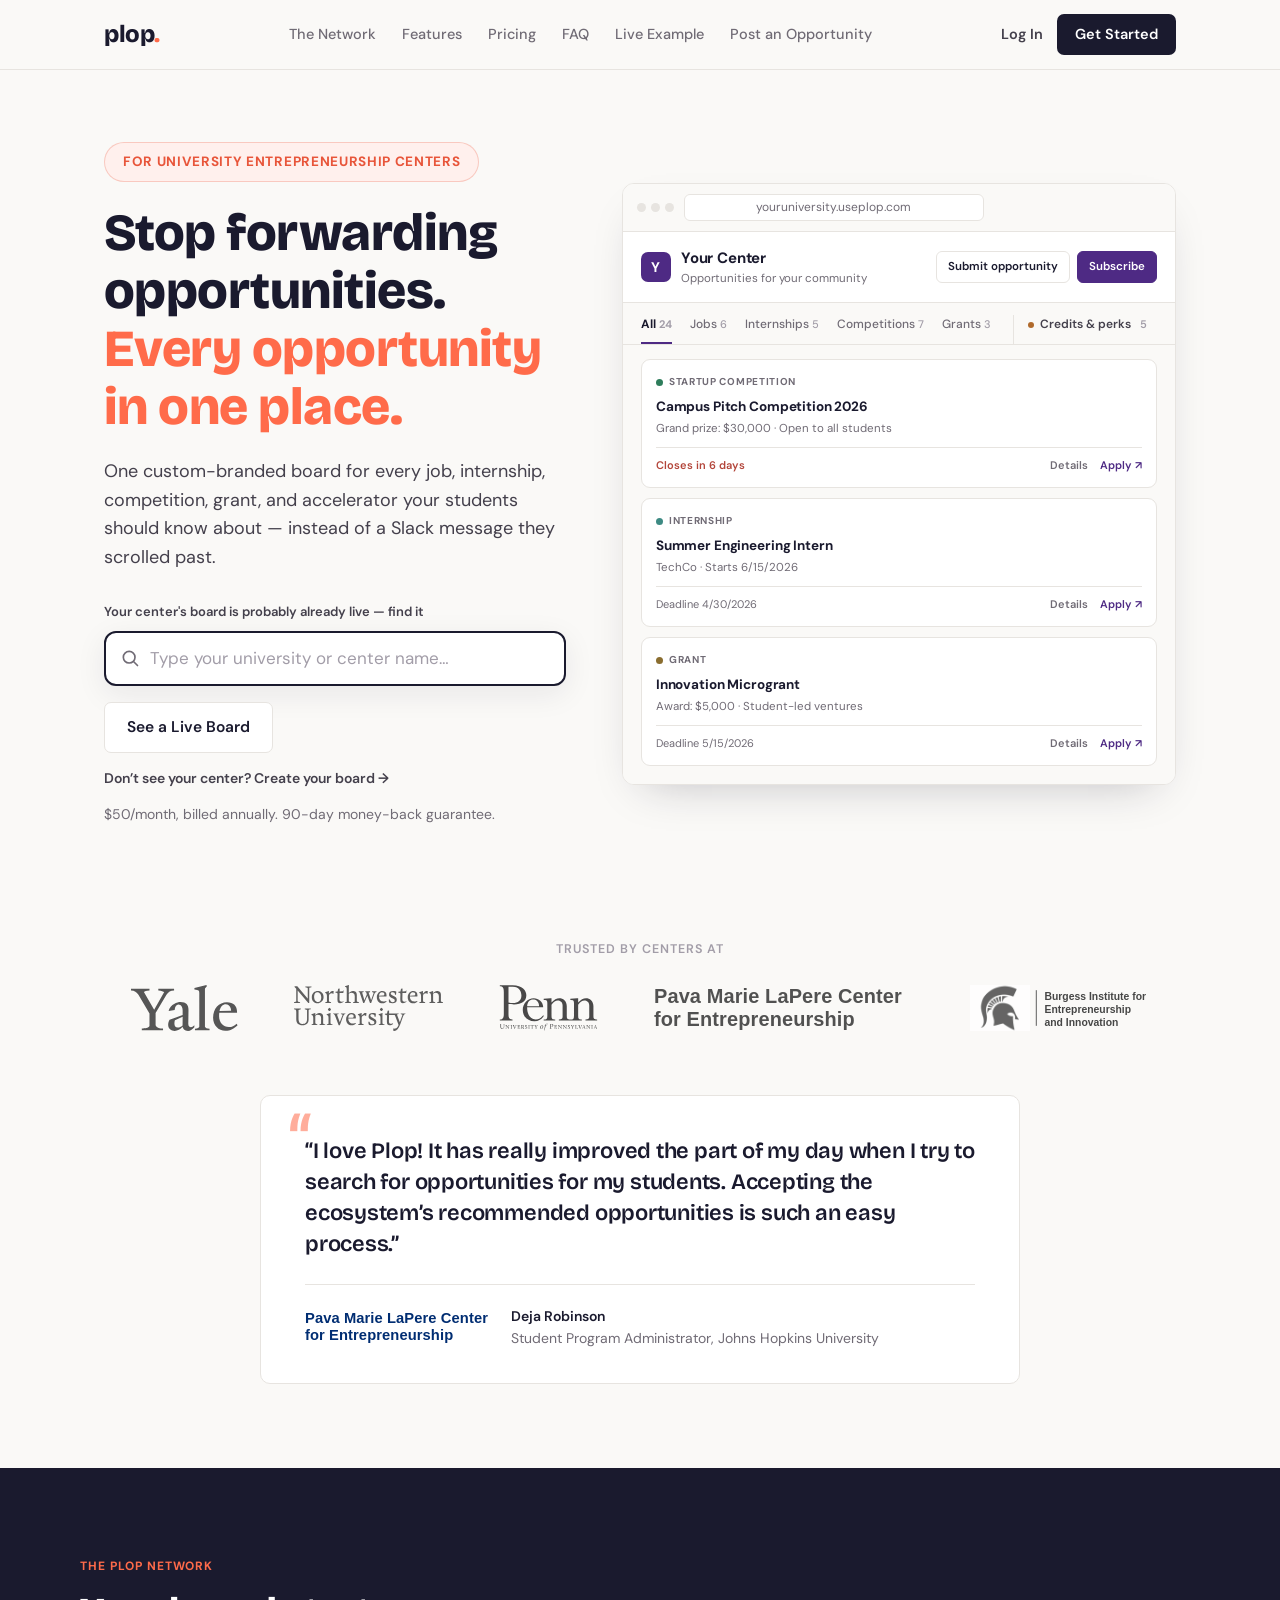
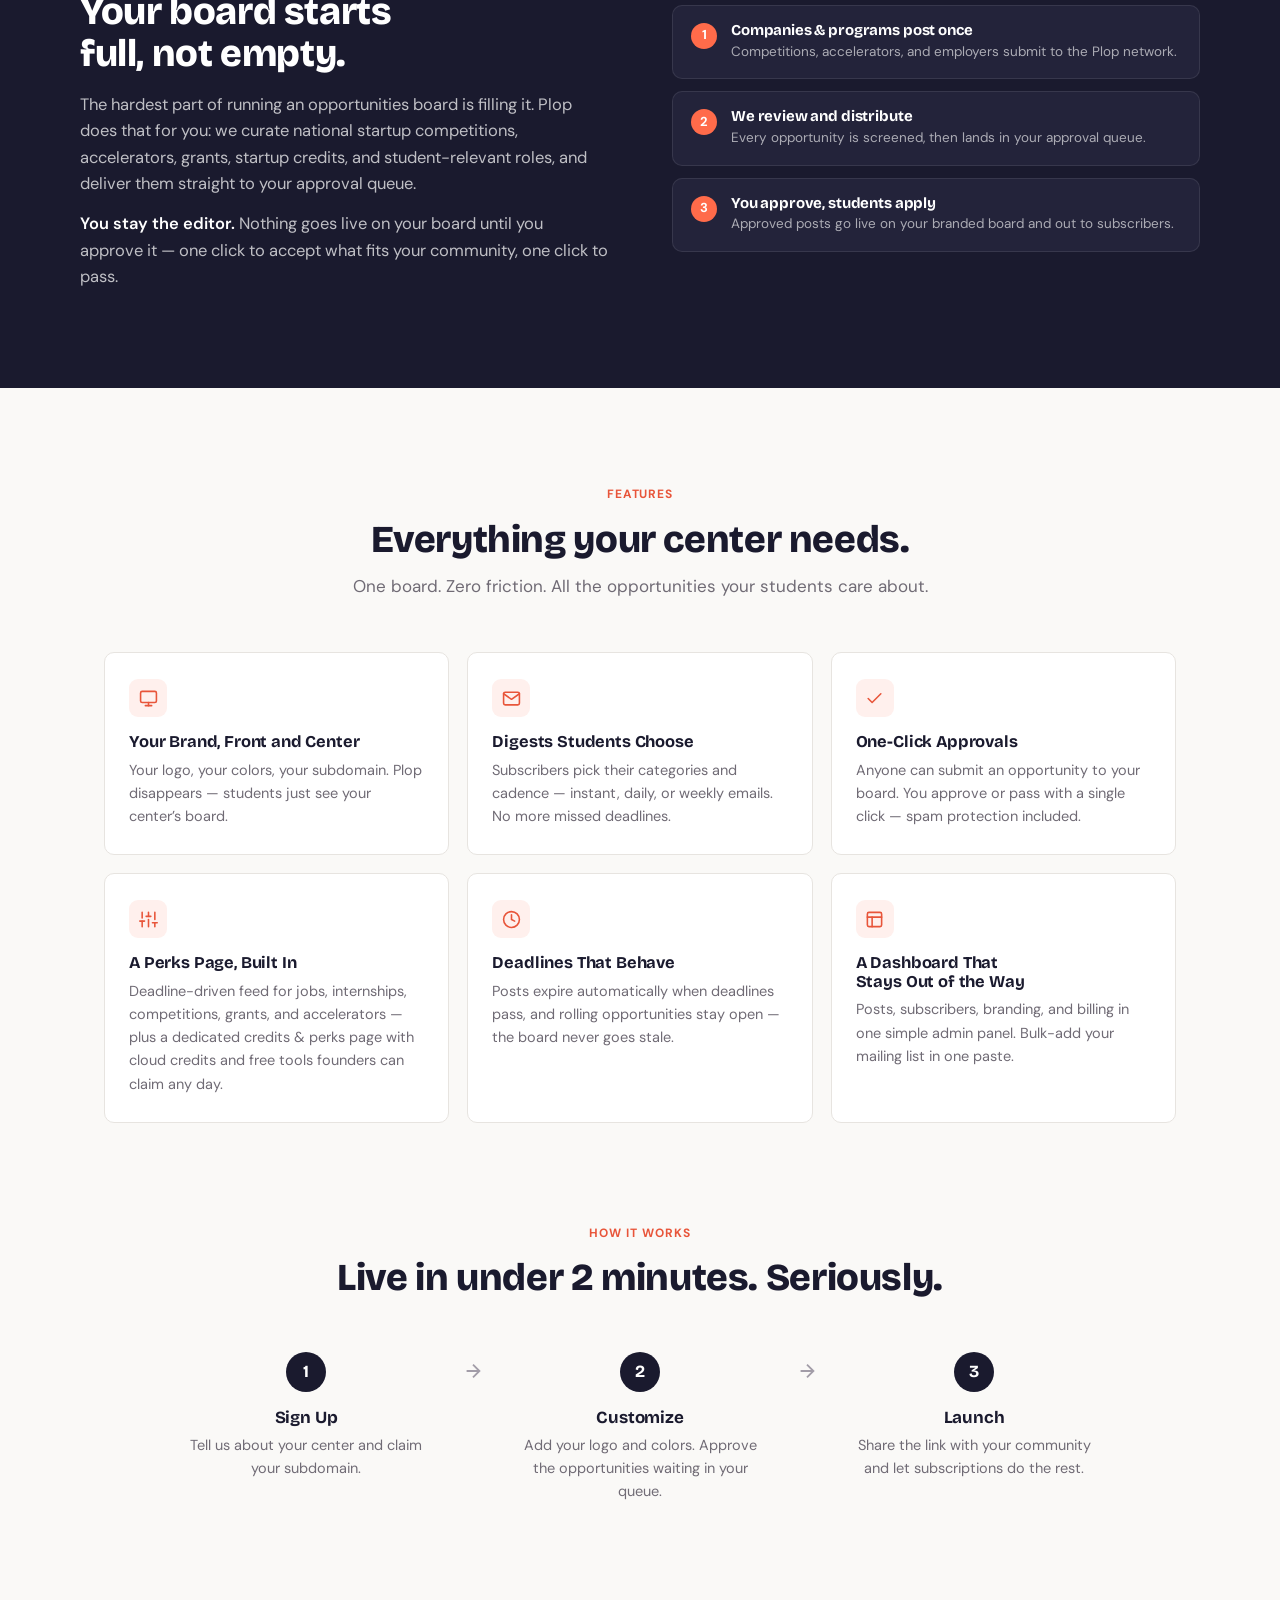
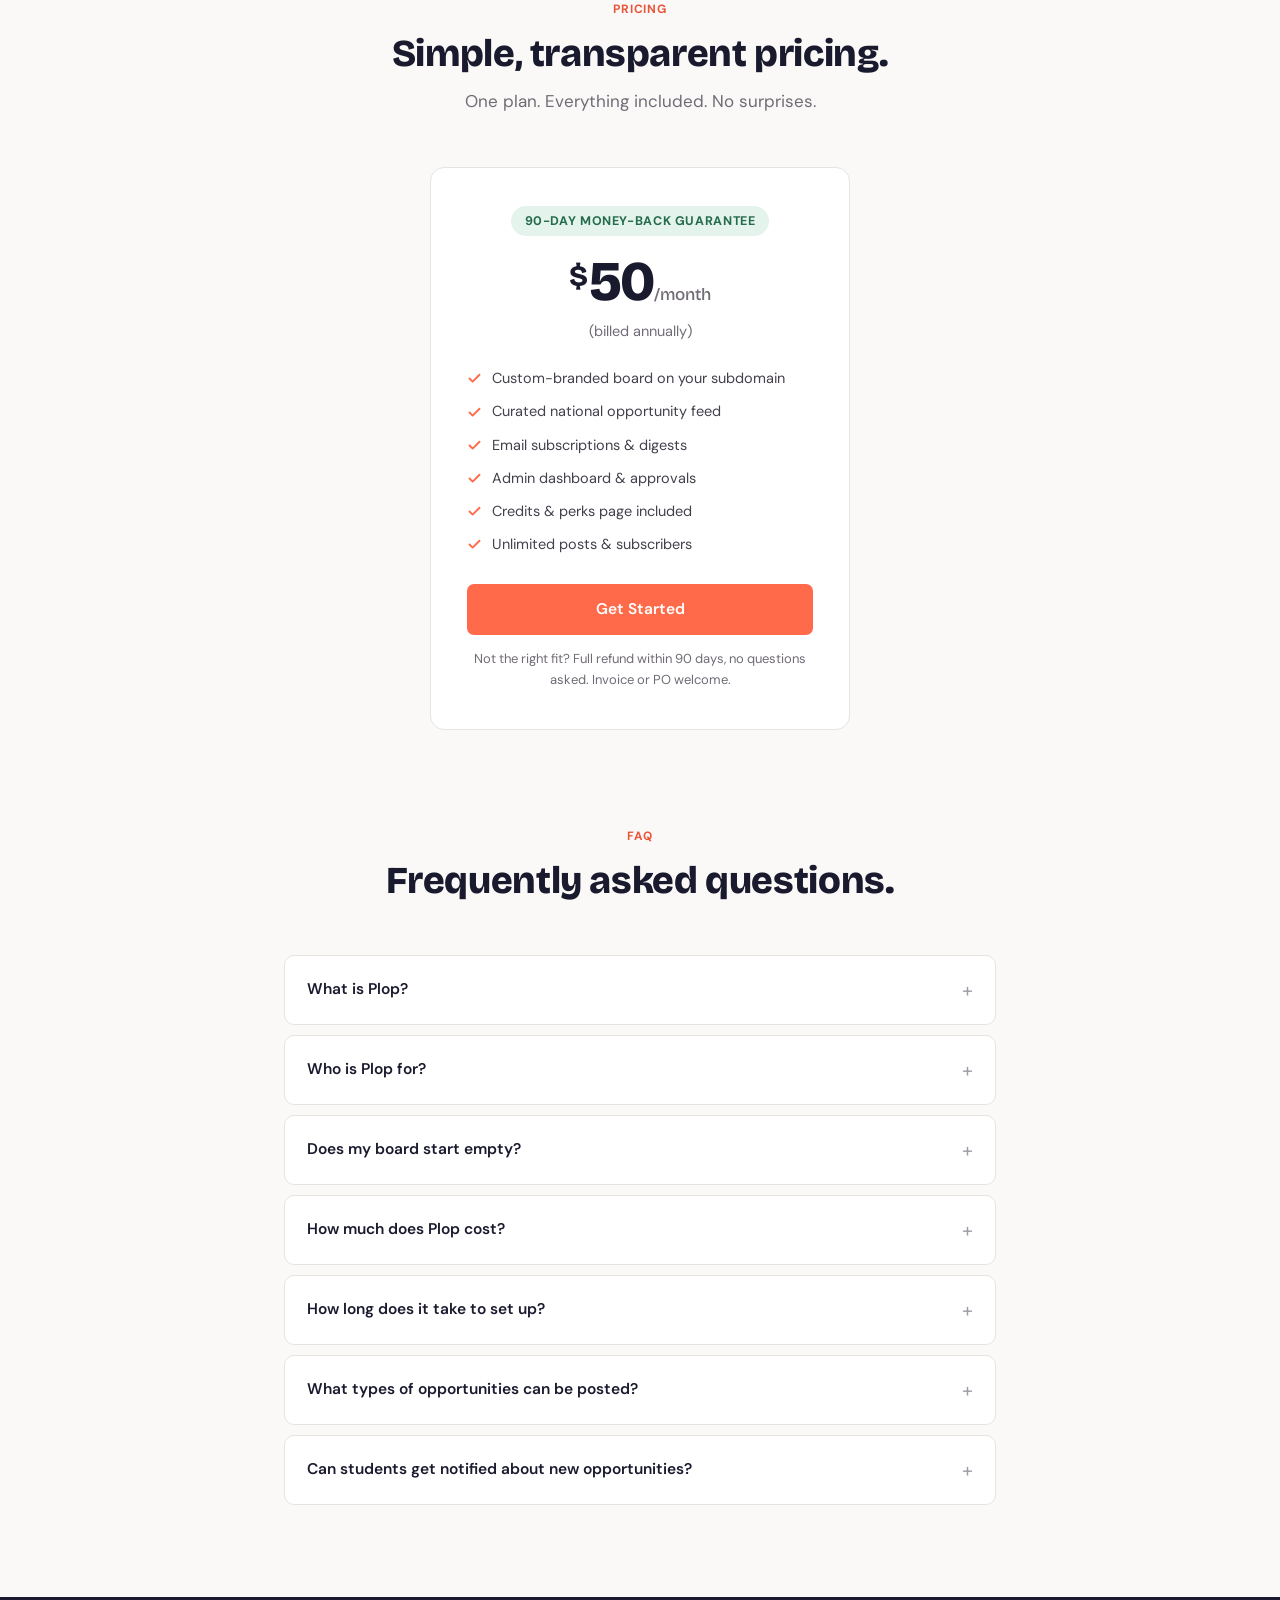
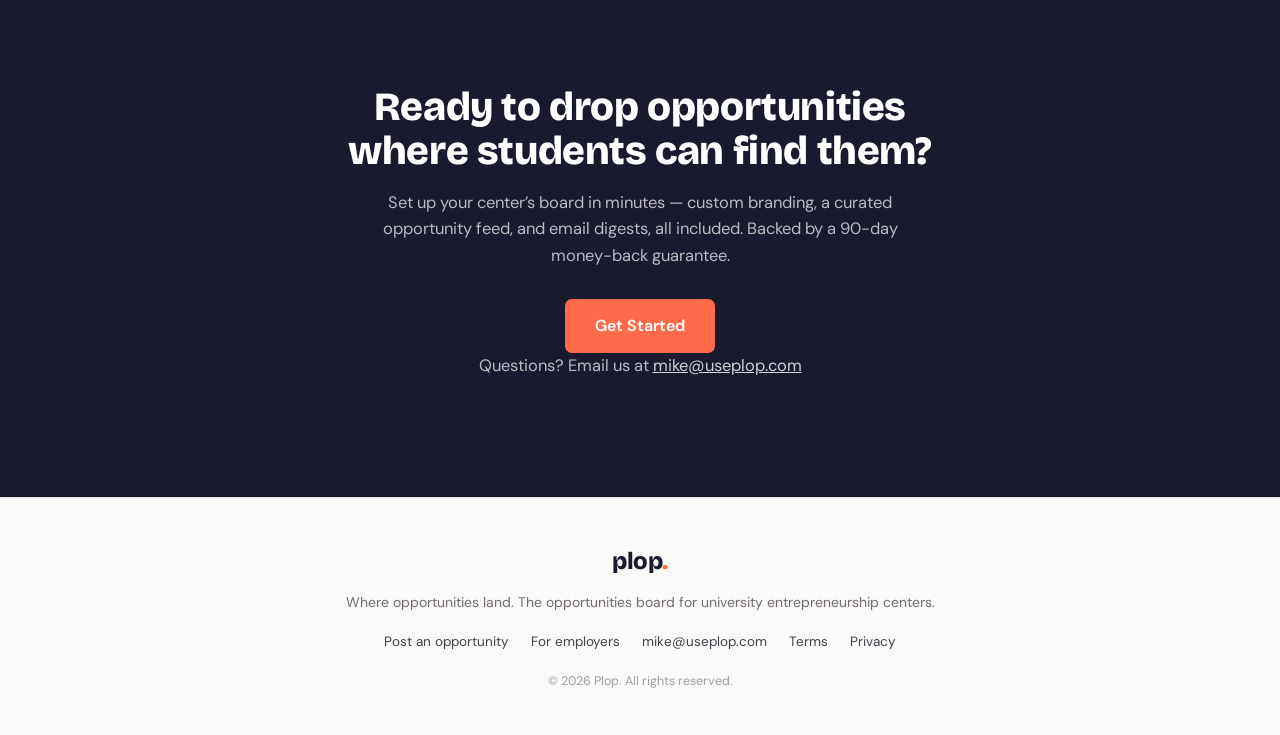
==== index.html @ bfe58f38 "Homepage: add Deja Robinson (JHU Pava Center) testimonial under the trusted-by logos Quote used with" ====
<!DOCTYPE html>
<html lang="en">
<head>
  <meta charset="UTF-8">
  <meta name="viewport" content="width=device-width, initial-scale=1.0">
  <title>Plop — Opportunities Board for University Entrepreneurship Centers</title>
  <meta name="description" content="Plop is the custom-branded opportunities board for university entrepreneurship centers. Jobs, internships, startup competitions, grants, accelerators, and startup credits — one place students actually check. Live in minutes, starting full, not empty.">
  <meta name="robots" content="index, follow">
  <link rel="canonical" href="https://useplop.com/">
  <link rel="icon" type="image/svg+xml" href="/favicon.svg">
  <!-- Open Graph -->
  <meta property="og:type" content="website">
  <meta property="og:url" content="https://useplop.com/">
  <meta property="og:title" content="Plop — Opportunities Board for University Entrepreneurship Centers">
  <meta property="og:description" content="The custom-branded opportunities board for university entrepreneurship centers. Jobs, internships, competitions, grants, accelerators, and startup credits — live in minutes, starting full, not empty.">
  <meta property="og:image" content="https://useplop.com/images/og-image-v2.png">
  <meta property="og:image:width" content="1200">
  <meta property="og:image:height" content="630">
  <!-- Twitter Card -->
  <meta name="twitter:card" content="summary_large_image">
  <meta name="twitter:title" content="Plop — Opportunities Board for University Entrepreneurship Centers">
  <meta name="twitter:description" content="The custom-branded opportunities board for university entrepreneurship centers. Jobs, internships, competitions, grants, accelerators, and startup credits.">
  <meta name="twitter:image" content="https://useplop.com/images/og-image-v2.png">
  <!-- Structured Data -->
  <script type="application/ld+json">
  {
    "@context": "https://schema.org",
    "@type": "SoftwareApplication",
    "name": "Plop",
    "url": "https://useplop.com",
    "applicationCategory": "BusinessApplication",
    "operatingSystem": "Web",
    "description": "The custom-branded opportunities board for university entrepreneurship centers. Helps students discover jobs, internships, startup competitions, grants, accelerators, and startup credits in one place.",
    "offers": {
      "@type": "Offer",
      "price": "600.00",
      "priceCurrency": "USD",
      "priceSpecification": {
        "@type": "UnitPriceSpecification",
        "price": "600.00",
        "priceCurrency": "USD",
        "billingDuration": "P1Y"
      }
    },
    "provider": {
      "@type": "Organization",
      "name": "Plop",
      "url": "https://useplop.com",
      "email": "mike@useplop.com",
      "logo": "https://useplop.com/favicon.svg"
    },
    "featureList": [
      "Custom-branded board with your logo, colors, and subdomain",
      "Curated national opportunities delivered to your approval queue",
      "Email subscriptions with instant, daily, or weekly digests",
      "Public submissions with one-click admin approval and spam protection",
      "Categories for jobs, internships, startup competitions, grants, accelerators, and startup credits",
      "Dedicated startup credits & perks page with claimable offers",
      "Rolling deadlines for always-open opportunities",
      "Mobile-friendly responsive design",
      "Admin dashboard for posts, subscribers, and branding"
    ]
  }
  </script>
  <script type="application/ld+json">
  {
    "@context": "https://schema.org",
    "@type": "FAQPage",
    "mainEntity": [
      {
        "@type": "Question",
        "name": "What is Plop?",
        "acceptedAnswer": {
          "@type": "Answer",
          "text": "Plop is a custom-branded opportunities board built for university entrepreneurship centers. It gives students one place to find jobs, internships, startup competitions, grants, accelerators, and startup credits. Each center gets its own branded subdomain (e.g., youruniversity.useplop.com) with their logo and colors."
        }
      },
      {
        "@type": "Question",
        "name": "Who is Plop for?",
        "acceptedAnswer": {
          "@type": "Answer",
          "text": "Plop is designed for university entrepreneurship centers, innovation hubs, incubators, and accelerators that want a single place to share opportunities with their students — instead of letting them disappear into Slack channels and newsletters."
        }
      },
      {
        "@type": "Question",
        "name": "Does my board start empty?",
        "acceptedAnswer": {
          "@type": "Answer",
          "text": "No. Plop curates national opportunities — startup competitions, accelerators, grants, and student-relevant jobs — and delivers them to every board's approval queue, plus a ready-made credits & perks page with offers like GitHub, AWS, and Google Cloud credits. You approve what fits your community, so your board is useful from day one."
        }
      },
      {
        "@type": "Question",
        "name": "How much does Plop cost?",
        "acceptedAnswer": {
          "@type": "Answer",
          "text": "Plop is $50 per month, billed annually ($600 per year), backed by a 90-day money-back guarantee — if it isn't working for your center, you get a full refund. This includes everything: custom branding, the curated opportunity feed, email subscriptions, admin dashboard, and unlimited posts. There are no hidden fees or tiered plans, and invoices or purchase orders are welcome."
        }
      },
      {
        "@type": "Question",
        "name": "How long does it take to set up Plop?",
        "acceptedAnswer": {
          "@type": "Answer",
          "text": "Less than 2 minutes. Sign up, add your logo and colors, and share your custom URL with your community. Your board arrives with current national opportunities already waiting in your approval queue."
        }
      },
      {
        "@type": "Question",
        "name": "What types of opportunities can be posted on Plop?",
        "acceptedAnswer": {
          "@type": "Answer",
          "text": "Plop supports jobs, internships, startup competitions, grants, accelerators, and startup credits. Anyone can submit an opportunity through your board, and admins approve submissions with one click before they go live. Opportunities with rolling deadlines are supported too."
        }
      },
      {
        "@type": "Question",
        "name": "Can students get notified about new opportunities?",
        "acceptedAnswer": {
          "@type": "Answer",
          "text": "Yes. Students subscribe to the categories they care about and choose instant, daily, or weekly email digests — so they never miss a deadline."
        }
      }
    ]
  }
  </script>
  <script type="application/ld+json">
  {
    "@context": "https://schema.org",
    "@type": "Organization",
    "name": "Plop",
    "url": "https://useplop.com",
    "logo": "https://useplop.com/favicon.svg",
    "email": "mike@useplop.com",
    "description": "The custom-branded opportunities board for university entrepreneurship centers.",
    "foundingDate": "2025",
    "sameAs": []
  }
  </script>
  <link rel="preconnect" href="https://fonts.googleapis.com">
  <link rel="preconnect" href="https://fonts.gstatic.com" crossorigin>
  <link href="https://fonts.googleapis.com/css2?family=DM+Sans:ital,opsz,wght@0,9..40,400;0,9..40,500;0,9..40,600;0,9..40,700;1,9..40,400&family=Bricolage+Grotesque:opsz,wght@12..96,400;12..96,600;12..96,700;12..96,800&display=swap" rel="stylesheet">
  <link rel="stylesheet" href="style.css">
</head>
<body>

  <!-- Nav -->
  <nav class="nav">
    <div class="nav-inner">
      <a href="#" class="logo">plop<span class="logo-dot">.</span></a>
      <div class="nav-links">
        <a href="#network" class="nav-link">The Network</a>
        <a href="#features" class="nav-link">Features</a>
        <a href="#pricing" class="nav-link">Pricing</a>
        <a href="#faq" class="nav-link">FAQ</a>
        <a href="https://board.useplop.com" class="nav-link">Live Example</a>
        <a href="https://app.useplop.com/submit" class="nav-link">Post an Opportunity</a>
      </div>
      <div class="nav-actions">
        <a href="https://app.useplop.com/login" class="nav-login">Log In</a>
        <a href="https://app.useplop.com" class="nav-cta">Get Started</a>
        <button class="nav-menu-btn" type="button" aria-label="Open menu" aria-expanded="false" aria-controls="mobile-menu">
          <svg width="22" height="22" viewBox="0 0 24 24" fill="none" stroke="currentColor" stroke-width="2" stroke-linecap="round" aria-hidden="true">
            <line class="menu-line-1" x1="4" y1="7" x2="20" y2="7"/>
            <line class="menu-line-2" x1="4" y1="12" x2="20" y2="12"/>
            <line class="menu-line-3" x1="4" y1="17" x2="20" y2="17"/>
          </svg>
        </button>
      </div>
    </div>
    <div class="nav-mobile" id="mobile-menu">
      <a href="#network" class="nav-mobile-link">The Network</a>
      <a href="#features" class="nav-mobile-link">Features</a>
      <a href="#pricing" class="nav-mobile-link">Pricing</a>
      <a href="#faq" class="nav-mobile-link">FAQ</a>
      <a href="https://board.useplop.com" class="nav-mobile-link">Live Example</a>
      <a href="https://app.useplop.com/submit" class="nav-mobile-link">Post an Opportunity</a>
      <a href="https://app.useplop.com/login" class="nav-mobile-link nav-mobile-login">Log In</a>
    </div>
  </nav>

  <!-- Hero -->
  <section class="hero">
    <div class="hero-content">
      <div class="hero-badge">For University Entrepreneurship Centers</div>
      <h1>Stop forwarding opportunities.<br><span class="hero-highlight">Every opportunity in one place.</span></h1>
      <p class="hero-subtitle">One custom-branded board for every job, internship, competition, grant, and accelerator your students should know about &mdash; instead of a Slack message they scrolled past.</p>
      <div class="finder" id="finder">
        <label for="finder-q" class="finder-label">Your center's board is probably already live &mdash; find it</label>
        <div class="finder-input">
          <svg viewBox="0 0 24 24" fill="none" stroke="currentColor" stroke-width="2" stroke-linecap="round" stroke-linejoin="round" aria-hidden="true"><circle cx="11" cy="11" r="7"/><line x1="21" y1="21" x2="16.5" y2="16.5"/></svg>
          <input id="finder-q" type="search" placeholder="Type your university or center name&hellip;" autocomplete="off" aria-label="Find your center's board">
        </div>
        <div class="finder-results" id="finder-results" hidden></div>
      </div>
      <div class="hero-actions">
        <a href="https://board.useplop.com" class="btn-ghost">See a Live Board</a>
        <a href="https://app.useplop.com" class="hero-alt">Don&rsquo;t see your center? Create your board &rarr;</a>
      </div>
      <p class="hero-note">$50/month, billed annually. 90-day money-back guarantee.</p>
    </div>
    <div class="hero-visual">
      <div class="board-mock" aria-hidden="true">
        <div class="mock-browser-bar">
          <div class="mock-dots"><span></span><span></span><span></span></div>
          <div class="mock-url">youruniversity.useplop.com</div>
        </div>
        <div class="mock-header">
          <div class="mock-org">
            <div class="mock-org-chip">Y</div>
            <div>
              <div class="mock-org-name">Your Center</div>
              <div class="mock-org-sub">Opportunities for your community</div>
            </div>
          </div>
          <div class="mock-header-actions">
            <span class="mock-btn">Submit opportunity</span>
            <span class="mock-btn mock-btn-filled">Subscribe</span>
          </div>
        </div>
        <div class="mock-tabs">
          <span class="mock-tab active">All<span class="n">24</span></span>
          <span class="mock-tab">Jobs<span class="n">6</span></span>
          <span class="mock-tab">Internships<span class="n">5</span></span>
          <span class="mock-tab">Competitions<span class="n">7</span></span>
          <span class="mock-tab">Grants<span class="n">3</span></span>
          <span class="mock-tab mock-perks-pill"><span class="mock-perks-dot"></span>Credits &amp; perks<span class="n">5</span></span>
        </div>
        <div class="mock-cards">
          <div class="mock-card">
            <span class="mock-chip chip-competition">Startup Competition</span>
            <div class="mock-card-title">Campus Pitch Competition 2026</div>
            <div class="mock-card-meta">Grand prize: $30,000 &middot; Open to all students</div>
            <div class="mock-card-foot">
              <span class="mock-deadline warn">Closes in 6 days</span>
              <span class="mock-links"><span class="details">Details</span><span class="apply">Apply &#8599;</span></span>
            </div>
          </div>
          <div class="mock-card">
            <span class="mock-chip chip-internship">Internship</span>
            <div class="mock-card-title">Summer Engineering Intern</div>
            <div class="mock-card-meta">TechCo &middot; Starts 6/15/2026</div>
            <div class="mock-card-foot">
              <span class="mock-deadline">Deadline 4/30/2026</span>
              <span class="mock-links"><span class="details">Details</span><span class="apply">Apply &#8599;</span></span>
            </div>
          </div>
          <div class="mock-card">
            <span class="mock-chip chip-grant">Grant</span>
            <div class="mock-card-title">Innovation Microgrant</div>
            <div class="mock-card-meta">Award: $5,000 &middot; Student-led ventures</div>
            <div class="mock-card-foot">
              <span class="mock-deadline">Deadline 5/15/2026</span>
              <span class="mock-links"><span class="details">Details</span><span class="apply">Apply &#8599;</span></span>
            </div>
          </div>
        </div>
      </div>
    </div>
  </section>

  <!-- Used By -->
  <section class="used-by">
    <p class="used-by-text">Trusted by centers at</p>
    <div class="used-by-logos">
      <a href="https://city.yale.edu/" target="_blank" rel="noopener noreferrer" class="used-by-link"><img src="images/logo-yale.svg" alt="Yale University" class="used-by-logo"></a>
      <a href="https://www.thegarage.northwestern.edu/" target="_blank" rel="noopener noreferrer" class="used-by-link"><img src="images/logo-northwestern.svg" alt="Northwestern University" class="used-by-logo"></a>
      <a href="https://eent.engineering.upenn.edu/" target="_blank" rel="noopener noreferrer" class="used-by-link"><img src="images/logo-penn.svg" alt="University of Pennsylvania" class="used-by-logo"></a>
      <a href="https://pavacenter.jhu.edu/" target="_blank" rel="noopener noreferrer" class="used-by-link"><img src="images/logo-pava.svg" alt="Pava Marie LaPere Center for Entrepreneurship" class="used-by-logo"></a>
      <a href="https://entrepreneurship.msu.edu/" target="_blank" rel="noopener noreferrer" class="used-by-link"><img src="images/logo-msu.svg" alt="Burgess Institute for Entrepreneurship and Innovation" class="used-by-logo"></a>
    </div>
  </section>

  <!-- Testimonial -->
  <section class="testimonial" aria-label="What centers say">
    <figure class="testimonial-card">
      <blockquote>
        <p>&ldquo;I love Plop! It has really improved the part of my day when I try to search for opportunities for my students. Accepting the ecosystem&rsquo;s recommended opportunities is such an easy process.&rdquo;</p>
      </blockquote>
      <figcaption>
        <img src="images/logo-pava.svg" alt="" class="testimonial-logo">
        <div>
          <strong>Deja Robinson</strong>
          <span>Student Program Administrator, Johns Hopkins University</span>
        </div>
      </figcaption>
    </figure>
  </section>

  <!-- Network -->
  <section class="network" id="network">
    <div class="network-inner">
      <div class="network-copy">
        <div class="section-badge">The Plop Network</div>
        <h2>Your board starts full, not empty.</h2>
        <p>The hardest part of running an opportunities board is filling it. Plop does that for you: we curate national startup competitions, accelerators, grants, startup credits, and student-relevant roles, and deliver them straight to your approval queue.</p>
        <p><strong>You stay the editor.</strong> Nothing goes live on your board until you approve it &mdash; one click to accept what fits your community, one click to pass.</p>
      </div>
      <div class="network-flow">
        <div class="flow-item">
          <div class="flow-num">1</div>
          <div>
            <h3>Companies &amp; programs post once</h3>
            <p>Competitions, accelerators, and employers submit to the Plop network.</p>
          </div>
        </div>
        <div class="flow-item">
          <div class="flow-num">2</div>
          <div>
            <h3>We review and distribute</h3>
            <p>Every opportunity is screened, then lands in your approval queue.</p>
          </div>
        </div>
        <div class="flow-item">
          <div class="flow-num">3</div>
          <div>
            <h3>You approve, students apply</h3>
            <p>Approved posts go live on your branded board and out to subscribers.</p>
          </div>
        </div>
      </div>
    </div>
  </section>

  <!-- Features -->
  <section class="features" id="features">
    <div class="section-header">
      <div class="section-badge">Features</div>
      <h2>Everything your center needs.</h2>
      <p>One board. Zero friction. All the opportunities your students care about.</p>
    </div>
    <div class="features-grid">
      <div class="feature-card">
        <div class="feature-icon">
          <svg viewBox="0 0 24 24" fill="none" stroke="currentColor" stroke-width="2" stroke-linecap="round" stroke-linejoin="round"><rect x="2" y="3" width="20" height="14" rx="2"/><path d="M8 21h8"/><path d="M12 17v4"/></svg>
        </div>
        <h3>Your Brand, Front and Center</h3>
        <p>Your logo, your colors, your subdomain. Plop disappears &mdash; students just see your center&rsquo;s board.</p>
      </div>
      <div class="feature-card">
        <div class="feature-icon">
          <svg viewBox="0 0 24 24" fill="none" stroke="currentColor" stroke-width="2" stroke-linecap="round" stroke-linejoin="round"><path d="M4 4h16c1.1 0 2 .9 2 2v12c0 1.1-.9 2-2 2H4c-1.1 0-2-.9-2-2V6c0-1.1.9-2 2-2z"/><polyline points="22,6 12,13 2,6"/></svg>
        </div>
        <h3>Digests Students Choose</h3>
        <p>Subscribers pick their categories and cadence &mdash; instant, daily, or weekly emails. No more missed deadlines.</p>
      </div>
      <div class="feature-card">
        <div class="feature-icon">
          <svg viewBox="0 0 24 24" fill="none" stroke="currentColor" stroke-width="2" stroke-linecap="round" stroke-linejoin="round"><polyline points="20 6 9 17 4 12"/></svg>
        </div>
        <h3>One-Click Approvals</h3>
        <p>Anyone can submit an opportunity to your board. You approve or pass with a single click &mdash; spam protection included.</p>
      </div>
      <div class="feature-card">
        <div class="feature-icon">
          <svg viewBox="0 0 24 24" fill="none" stroke="currentColor" stroke-width="2" stroke-linecap="round" stroke-linejoin="round"><line x1="4" y1="21" x2="4" y2="14"/><line x1="4" y1="10" x2="4" y2="3"/><line x1="12" y1="21" x2="12" y2="12"/><line x1="12" y1="8" x2="12" y2="3"/><line x1="20" y1="21" x2="20" y2="16"/><line x1="20" y1="12" x2="20" y2="3"/><line x1="1" y1="14" x2="7" y2="14"/><line x1="9" y1="8" x2="15" y2="8"/><line x1="17" y1="16" x2="23" y2="16"/></svg>
        </div>
        <h3>A Perks Page, Built In</h3>
        <p>Deadline-driven feed for jobs, internships, competitions, grants, and accelerators &mdash; plus a dedicated credits &amp; perks page with cloud credits and free tools founders can claim any day.</p>
      </div>
      <div class="feature-card">
        <div class="feature-icon">
          <svg viewBox="0 0 24 24" fill="none" stroke="currentColor" stroke-width="2" stroke-linecap="round" stroke-linejoin="round"><circle cx="12" cy="12" r="10"/><polyline points="12 6 12 12 16 14"/></svg>
        </div>
        <h3>Deadlines That Behave</h3>
        <p>Posts expire automatically when deadlines pass, and rolling opportunities stay open &mdash; the board never goes stale.</p>
      </div>
      <div class="feature-card">
        <div class="feature-icon">
          <svg viewBox="0 0 24 24" fill="none" stroke="currentColor" stroke-width="2" stroke-linecap="round" stroke-linejoin="round"><rect x="3" y="3" width="18" height="18" rx="2"/><path d="M3 9h18"/><path d="M9 21V9"/></svg>
        </div>
        <h3>A Dashboard That Stays Out of the Way</h3>
        <p>Posts, subscribers, branding, and billing in one simple admin panel. Bulk-add your mailing list in one paste.</p>
      </div>
    </div>
  </section>

  <!-- How It Works -->
  <section class="how-it-works" id="how-it-works">
    <div class="section-header">
      <div class="section-badge">How It Works</div>
      <h2>Live in under 2 minutes. Seriously.</h2>
    </div>
    <div class="steps">
      <div class="step">
        <div class="step-number">1</div>
        <h3>Sign Up</h3>
        <p>Tell us about your center and claim your subdomain.</p>
      </div>
      <div class="step-arrow">
        <svg viewBox="0 0 24 24" fill="none" stroke="currentColor" stroke-width="2"><path d="M5 12h14M12 5l7 7-7 7"/></svg>
      </div>
      <div class="step">
        <div class="step-number">2</div>
        <h3>Customize</h3>
        <p>Add your logo and colors. Approve the opportunities waiting in your queue.</p>
      </div>
      <div class="step-arrow">
        <svg viewBox="0 0 24 24" fill="none" stroke="currentColor" stroke-width="2"><path d="M5 12h14M12 5l7 7-7 7"/></svg>
      </div>
      <div class="step">
        <div class="step-number">3</div>
        <h3>Launch</h3>
        <p>Share the link with your community and let subscriptions do the rest.</p>
      </div>
    </div>
  </section>

  <!-- Pricing -->
  <section class="pricing" id="pricing">
    <div class="section-header">
      <div class="section-badge">Pricing</div>
      <h2>Simple, transparent pricing.</h2>
      <p>One plan. Everything included. No surprises.</p>
    </div>
    <div class="pricing-card">
      <div class="pricing-free-trial">90-day money-back guarantee</div>
      <div class="pricing-amount">
        <span class="pricing-dollar">$</span>50<span class="pricing-period">/month</span>
      </div>
      <div class="pricing-yearly-option">(billed annually)</div>
      <ul class="pricing-features">
        <li>
          <svg viewBox="0 0 24 24" fill="none" stroke="currentColor" stroke-width="3" stroke-linecap="round" stroke-linejoin="round"><polyline points="20 6 9 17 4 12"/></svg>
          Custom-branded board on your subdomain
        </li>
        <li>
          <svg viewBox="0 0 24 24" fill="none" stroke="currentColor" stroke-width="3" stroke-linecap="round" stroke-linejoin="round"><polyline points="20 6 9 17 4 12"/></svg>
          Curated national opportunity feed
        </li>
        <li>
          <svg viewBox="0 0 24 24" fill="none" stroke="currentColor" stroke-width="3" stroke-linecap="round" stroke-linejoin="round"><polyline points="20 6 9 17 4 12"/></svg>
          Email subscriptions &amp; digests
        </li>
        <li>
          <svg viewBox="0 0 24 24" fill="none" stroke="currentColor" stroke-width="3" stroke-linecap="round" stroke-linejoin="round"><polyline points="20 6 9 17 4 12"/></svg>
          Admin dashboard &amp; approvals
        </li>
        <li>
          <svg viewBox="0 0 24 24" fill="none" stroke="currentColor" stroke-width="3" stroke-linecap="round" stroke-linejoin="round"><polyline points="20 6 9 17 4 12"/></svg>
          Credits &amp; perks page included
        </li>
        <li>
          <svg viewBox="0 0 24 24" fill="none" stroke="currentColor" stroke-width="3" stroke-linecap="round" stroke-linejoin="round"><polyline points="20 6 9 17 4 12"/></svg>
          Unlimited posts &amp; subscribers
        </li>
      </ul>
      <a href="https://app.useplop.com" class="btn-primary pricing-cta">Get Started</a>
      <p class="pricing-trial-note">Not the right fit? Full refund within 90 days, no questions asked. Invoice or PO welcome.</p>
    </div>
  </section>

  <!-- FAQ -->
  <section class="faq" id="faq">
    <div class="section-header">
      <div class="section-badge">FAQ</div>
      <h2>Frequently asked questions.</h2>
    </div>
    <div class="faq-list">
      <details class="faq-item">
        <summary class="faq-question">What is Plop?</summary>
        <div class="faq-answer">
          <p>Plop is a custom-branded opportunities board built for university entrepreneurship centers. It gives students one place to find jobs, internships, startup competitions, grants, accelerators, and startup credits. Each center gets its own branded subdomain (e.g., youruniversity.useplop.com) with their logo and colors.</p>
        </div>
      </details>
      <details class="faq-item">
        <summary class="faq-question">Who is Plop for?</summary>
        <div class="faq-answer">
          <p>Plop is designed for university entrepreneurship centers, innovation hubs, incubators, and accelerators that want a single place to share opportunities with their students &mdash; instead of letting them disappear into Slack channels and newsletters.</p>
        </div>
      </details>
      <details class="faq-item">
        <summary class="faq-question">Does my board start empty?</summary>
        <div class="faq-answer">
          <p>No. Plop curates national opportunities &mdash; startup competitions, accelerators, grants, and student-relevant jobs &mdash; and delivers them to every board&rsquo;s approval queue, plus a ready-made credits &amp; perks page with offers like GitHub, AWS, and Google Cloud credits. You approve what fits your community, so your board is useful from day one.</p>
        </div>
      </details>
      <details class="faq-item">
        <summary class="faq-question">How much does Plop cost?</summary>
        <div class="faq-answer">
          <p>Plop is $50 per month, billed annually ($600 per year), backed by a 90-day money-back guarantee &mdash; if it isn&rsquo;t working for your center, you get a full refund. This includes everything: custom branding, the curated opportunity feed, email subscriptions, admin dashboard, and unlimited posts. No hidden fees or tiered plans, and invoices or purchase orders are welcome.</p>
        </div>
      </details>
      <details class="faq-item">
        <summary class="faq-question">How long does it take to set up?</summary>
        <div class="faq-answer">
          <p>Less than 2 minutes. Sign up, add your logo and colors, and share your custom URL with your community. Your board arrives with current national opportunities already waiting in your approval queue.</p>
        </div>
      </details>
      <details class="faq-item">
        <summary class="faq-question">What types of opportunities can be posted?</summary>
        <div class="faq-answer">
          <p>Jobs, internships, startup competitions, grants, accelerators, and startup credits. Anyone can submit an opportunity through your board, and admins approve submissions with one click before they go live. Rolling deadlines are supported for always-open opportunities.</p>
        </div>
      </details>
      <details class="faq-item">
        <summary class="faq-question">Can students get notified about new opportunities?</summary>
        <div class="faq-answer">
          <p>Yes. Students subscribe to the categories they care about and choose instant, daily, or weekly email digests &mdash; so they never miss a deadline.</p>
        </div>
      </details>
    </div>
  </section>

  <!-- CTA -->
  <section class="cta" id="subscribe">
    <div class="cta-content">
      <h2>Ready to drop opportunities<br>where students can find them?</h2>
      <p>Set up your center&rsquo;s board in minutes &mdash; custom branding, a curated opportunity feed, and email digests, all included. Backed by a 90-day money-back guarantee.</p>
      <div class="cta-actions">
        <a href="https://app.useplop.com" class="btn-cta">Get Started</a>
      </div>
      <p class="cta-note">Questions? Email us at <a href="mailto:mike@useplop.com">mike@useplop.com</a></p>
    </div>
  </section>

  <!-- Footer -->
  <footer class="footer">
    <div class="footer-inner">
      <a href="#" class="logo">plop<span class="logo-dot">.</span></a>
      <p class="footer-text">Where opportunities land. The opportunities board for university entrepreneurship centers.</p>
      <div class="footer-links">
        <a href="https://app.useplop.com/submit">Post an opportunity</a>
        <a href="/employers.html">For employers</a>
        <a href="mailto:mike@useplop.com">mike@useplop.com</a>
        <a href="/terms.html">Terms</a>
        <a href="/privacy.html">Privacy</a>
      </div>
      <p class="footer-copy">&copy; 2026 Plop. All rights reserved.</p>
    </div>
  </footer>

  <script src="script.js"></script>
</body>
</html>
---- style.css ----
/* =============================================
   PLOP — Marketing site
   Quiet chrome, one accent. Matches the product.
   ============================================= */

:root {
  --ink: #1A1A2E;
  --ink-soft: #44404C;
  --muted: #706B75;
  --faint: #A29DA8;
  --paper: #FAF9F7;
  --surface: #FFFFFF;
  --line: #E7E4E0;
  --accent: #FF6B4A;
  --accent-dark: #E8553A;
  --accent-soft: #FFF0ED;
  --navy: #1A1A2E;
  --navy-2: #23233A;
  /* Category dots — same values as the product */
  --dot-job: #4E6FAE;
  --dot-internship: #3D8A83;
  --dot-competition: #2E7D5B;
  --dot-credits: #B06A2C;
  --dot-accelerator: #6E5FA0;
  --dot-grant: #8A6D2F;
  --radius: 10px;
  --radius-sm: 7px;
}

*, *::before, *::after { margin: 0; padding: 0; box-sizing: border-box; }

html { scroll-behavior: smooth; }

body {
  font-family: 'DM Sans', -apple-system, BlinkMacSystemFont, sans-serif;
  color: var(--ink);
  background: var(--paper);
  line-height: 1.6;
  font-size: 16px;
  overflow-x: hidden;
  -webkit-font-smoothing: antialiased;
}

h1, h2, h3 {
  font-family: 'Bricolage Grotesque', 'DM Sans', sans-serif;
  line-height: 1.12;
  letter-spacing: -0.01em;
  text-wrap: balance;
}

a { color: inherit; }

/* =============================================
   NAV
   ============================================= */

.nav {
  position: sticky;
  top: 0;
  z-index: 100;
  background: rgba(250, 249, 247, 0.92);
  backdrop-filter: blur(12px);
  -webkit-backdrop-filter: blur(12px);
  border-bottom: 1px solid var(--line);
}

.nav-inner {
  max-width: 1120px;
  margin: 0 auto;
  padding: 14px 24px;
  display: flex;
  align-items: center;
  justify-content: space-between;
  gap: 24px;
}

.logo {
  font-family: 'Bricolage Grotesque', sans-serif;
  font-weight: 800;
  font-size: 24px;
  color: var(--ink);
  text-decoration: none;
  letter-spacing: -0.02em;
}

.logo-dot { color: var(--accent); }

.nav-links { display: flex; gap: 26px; }

.nav-link {
  font-size: 14.5px;
  font-weight: 500;
  color: var(--muted);
  text-decoration: none;
  transition: color 0.15s;
}

.nav-link:hover { color: var(--ink); }

.nav-actions { display: flex; align-items: center; gap: 14px; }

.nav-login {
  font-size: 14.5px;
  font-weight: 600;
  color: var(--ink-soft);
  text-decoration: none;
}

.nav-login:hover { color: var(--ink); }

.nav-cta {
  font-size: 14.5px;
  font-weight: 600;
  background: var(--ink);
  color: #fff;
  padding: 9px 18px;
  border-radius: var(--radius-sm);
  text-decoration: none;
  transition: background 0.15s;
}

.nav-cta:hover { background: var(--navy-2); }

/* Hamburger — hidden on desktop, shown ≤640px where .nav-links collapses */
.nav-menu-btn {
  display: none;
  align-items: center;
  justify-content: center;
  width: 38px;
  height: 38px;
  padding: 0;
  border: none;
  background: none;
  color: var(--ink);
  cursor: pointer;
  border-radius: var(--radius-sm);
}

.nav-mobile {
  display: none;
  flex-direction: column;
  padding: 6px 24px 14px;
  border-top: 1px solid var(--line);
}

.nav-mobile-link {
  padding: 11px 2px;
  font-size: 15px;
  font-weight: 500;
  color: var(--ink-soft);
  text-decoration: none;
  border-bottom: 1px solid var(--line);
}

.nav-mobile-link:last-child { border-bottom: none; }

/* =============================================
   HERO
   ============================================= */

.hero {
  max-width: 1120px;
  margin: 0 auto;
  padding: 72px 24px 88px;
  display: grid;
  grid-template-columns: minmax(0, 5fr) minmax(0, 6fr);
  gap: 56px;
  align-items: center;
}

.hero-content, .hero-visual { min-width: 0; }

.hero-badge {
  display: inline-block;
  font-size: 13.5px;
  font-weight: 700;
  letter-spacing: 0.05em;
  text-transform: uppercase;
  color: var(--accent-dark);
  background: var(--accent-soft);
  border: 1px solid rgba(232, 85, 58, 0.25);
  border-radius: 999px;
  padding: 8px 18px;
  margin-bottom: 22px;
}

.hero h1 {
  font-size: clamp(40px, 5vw, 52px);
  font-weight: 800;
  margin-bottom: 20px;
}

.hero-highlight { color: var(--accent); }

.hero-subtitle {
  font-size: 18px;
  color: var(--ink-soft);
  max-width: 44ch;
  margin-bottom: 30px;
}

.hero-actions { display: flex; align-items: center; gap: 14px; margin-bottom: 14px; flex-wrap: wrap; }

.btn-primary {
  display: inline-block;
  background: var(--accent);
  color: #fff;
  font-weight: 600;
  font-size: 15.5px;
  padding: 13px 26px;
  border-radius: var(--radius-sm);
  text-decoration: none;
  transition: background 0.15s;
}

.btn-primary:hover { background: var(--accent-dark); }

.btn-ghost {
  display: inline-block;
  font-weight: 600;
  font-size: 15.5px;
  color: var(--ink);
  padding: 12px 22px;
  border: 1px solid var(--line);
  border-radius: var(--radius-sm);
  background: var(--surface);
  text-decoration: none;
  transition: border-color 0.15s;
}

.btn-ghost:hover { border-color: var(--faint); }

.hero-note { font-size: 14px; color: var(--muted); }

/* ── Board mock (mirrors the real product) ── */

.board-mock {
  background: var(--surface);
  border: 1px solid var(--line);
  border-radius: 12px;
  box-shadow: 0 18px 44px -22px rgba(26, 26, 46, 0.28);
  overflow: hidden;
  font-size: 13px;
}

.mock-browser-bar {
  display: flex;
  align-items: center;
  gap: 10px;
  padding: 10px 14px;
  border-bottom: 1px solid var(--line);
  background: var(--paper);
}

.mock-dots { display: flex; gap: 5px; }
.mock-dots span { width: 9px; height: 9px; border-radius: 50%; background: var(--line); }

.mock-url {
  flex: 1;
  text-align: center;
  font-size: 12px;
  color: var(--muted);
  background: var(--surface);
  border: 1px solid var(--line);
  border-radius: 6px;
  padding: 3px 12px;
  max-width: 300px;
}

.mock-header {
  display: flex;
  align-items: center;
  justify-content: space-between;
  gap: 12px;
  padding: 14px 18px;
  border-bottom: 1px solid var(--line);
  background: var(--surface);
}

.mock-org { display: flex; align-items: center; gap: 10px; min-width: 0; }

.mock-org-chip {
  width: 30px;
  height: 30px;
  flex: none;
  border-radius: 7px;
  background: #4E2A84;
  color: #fff;
  font-weight: 700;
  font-size: 14px;
  display: flex;
  align-items: center;
  justify-content: center;
}

.mock-org-name { font-weight: 700; font-size: 15px; letter-spacing: -0.01em; white-space: nowrap; }
.mock-org-sub { font-size: 11.5px; color: var(--muted); white-space: nowrap; }

.mock-header-actions { display: flex; gap: 7px; }

.mock-btn {
  font-size: 11.5px;
  font-weight: 600;
  padding: 6px 11px;
  border-radius: 6px;
  border: 1px solid var(--line);
  color: var(--ink);
  background: var(--surface);
  white-space: nowrap;
}

.mock-btn-filled { background: #4E2A84; border-color: #4E2A84; color: #fff; }

.mock-tabs {
  display: flex;
  gap: 18px;
  padding: 12px 18px 0;
  border-bottom: 1px solid var(--line);
  background: var(--paper);
}

.mock-tab {
  font-size: 12px;
  font-weight: 500;
  color: var(--muted);
  padding-bottom: 9px;
  white-space: nowrap;
}

.mock-tab .n { color: var(--faint); font-size: 11px; margin-left: 3px; }

.mock-tab.active {
  color: var(--ink);
  font-weight: 700;
  box-shadow: inset 0 -2px 0 #4E2A84;
}

.mock-cards { padding: 14px 18px 18px; display: grid; gap: 10px; background: var(--paper); }

.mock-card {
  background: var(--surface);
  border: 1px solid var(--line);
  border-radius: 9px;
  padding: 12px 14px;
}

.mock-chip {
  display: inline-flex;
  align-items: center;
  gap: 6px;
  font-size: 10px;
  font-weight: 700;
  letter-spacing: 0.07em;
  text-transform: uppercase;
  color: var(--muted);
  margin-bottom: 6px;
}

.mock-chip::before {
  content: "";
  width: 7px;
  height: 7px;
  border-radius: 50%;
  background: var(--dot, var(--faint));
}

.chip-competition { --dot: var(--dot-competition); }
.chip-internship { --dot: var(--dot-internship); }
.chip-credits { --dot: var(--dot-credits); }
.chip-grant { --dot: var(--dot-grant); }

.mock-card-title { font-weight: 700; font-size: 13.5px; letter-spacing: -0.01em; }
.mock-card-meta { font-size: 11.5px; color: var(--muted); margin-top: 2px; }

.mock-card-foot {
  display: flex;
  align-items: center;
  justify-content: space-between;
  margin-top: 9px;
  padding-top: 9px;
  border-top: 1px solid var(--line);
  font-size: 11px;
}

.mock-deadline { color: var(--muted); }
.mock-deadline.warn { color: #B3453A; font-weight: 600; }
.mock-links { display: flex; gap: 12px; font-weight: 600; }
.mock-links .apply { color: #4E2A84; }
.mock-links .details { color: var(--muted); }

/* =============================================
   USED BY
   ============================================= */

.used-by { padding: 26px 24px 64px; text-align: center; }

.used-by-text {
  font-size: 12.5px;
  font-weight: 600;
  letter-spacing: 0.08em;
  text-transform: uppercase;
  color: var(--faint);
  margin-bottom: 26px;
}

.used-by-logos {
  display: flex;
  justify-content: center;
  align-items: center;
  gap: 56px;
  flex-wrap: wrap;
}

.used-by-link { display: inline-flex; }

/* Testimonial */
.testimonial { padding: 0 24px 84px; }
.testimonial-card {
  max-width: 760px;
  margin: 0 auto;
  padding: 40px 44px 34px;
  background: var(--surface);
  border: 1px solid var(--line);
  border-radius: var(--radius);
  position: relative;
}
.testimonial-card::before {
  content: '\201C';
  position: absolute;
  top: 6px;
  left: 28px;
  font-family: 'Bricolage Grotesque', sans-serif;
  font-size: 84px;
  line-height: 1;
  color: var(--accent);
  opacity: 0.55;
}
.testimonial-card blockquote { margin: 0; }
.testimonial-card blockquote p {
  font-family: 'Bricolage Grotesque', sans-serif;
  font-weight: 600;
  font-size: 22px;
  line-height: 1.4;
  letter-spacing: -0.01em;
  color: var(--ink);
  margin: 0;
}
.testimonial-card figcaption {
  display: flex;
  align-items: center;
  gap: 14px;
  margin-top: 24px;
  padding-top: 20px;
  border-top: 1px solid var(--line);
  font-size: 14px;
  color: var(--muted);
}
.testimonial-card figcaption strong { display: block; color: var(--ink); font-weight: 600; }
.testimonial-logo { height: 34px; width: auto; flex-shrink: 0; }
@media (max-width: 640px) {
  .testimonial { padding-bottom: 56px; }
  .testimonial-card { padding: 30px 22px 24px; }
  .testimonial-card::before { font-size: 64px; left: 16px; top: 2px; }
  .testimonial-card blockquote p { font-size: 18px; }
  .testimonial-card figcaption { flex-direction: column; align-items: flex-start; gap: 10px; }
  .testimonial-logo { height: 28px; }
}


.used-by-logo {
  height: 46px;
  opacity: 0.8;
  filter: grayscale(1);
  transition: opacity 0.15s, filter 0.15s;
}

.used-by-link:hover .used-by-logo { opacity: 1; filter: none; }

/* =============================================
   SECTIONS (shared)
   ============================================= */

section { scroll-margin-top: 70px; }

.section-header { max-width: 640px; margin: 0 auto 52px; text-align: center; }

.section-badge {
  display: inline-block;
  font-size: 12px;
  font-weight: 700;
  letter-spacing: 0.08em;
  text-transform: uppercase;
  color: var(--accent-dark);
  margin-bottom: 14px;
}

.section-header h2 {
  font-size: clamp(28px, 3.6vw, 38px);
  font-weight: 800;
  margin-bottom: 12px;
}

.section-header p { font-size: 17px; color: var(--muted); }

/* =============================================
   NETWORK (navy band)
   ============================================= */

.network {
  background: var(--navy);
  color: #fff;
  padding: 84px 24px;
}

.network-inner {
  max-width: 1120px;
  margin: 0 auto;
  display: grid;
  grid-template-columns: minmax(0, 1fr) minmax(0, 1fr);
  gap: 64px;
  align-items: center;
}

.network .section-badge { color: var(--accent); }

.network h2 {
  font-size: clamp(28px, 3.6vw, 38px);
  font-weight: 800;
  margin-bottom: 16px;
}

.network-copy p {
  font-size: 16.5px;
  color: rgba(255, 255, 255, 0.72);
  max-width: 52ch;
  margin-bottom: 14px;
}

.network-copy strong { color: #fff; font-weight: 600; }

.network-flow { display: grid; gap: 12px; }

.flow-item {
  display: flex;
  align-items: flex-start;
  gap: 14px;
  background: var(--navy-2);
  border: 1px solid rgba(255, 255, 255, 0.09);
  border-radius: var(--radius);
  padding: 16px 18px;
}

.flow-num {
  flex: none;
  width: 26px;
  height: 26px;
  border-radius: 50%;
  background: var(--accent);
  color: #fff;
  font-size: 13px;
  font-weight: 700;
  display: flex;
  align-items: center;
  justify-content: center;
  margin-top: 1px;
}

.flow-item h3 { font-size: 15px; font-weight: 700; margin-bottom: 2px; }
.flow-item p { font-size: 13.5px; color: rgba(255, 255, 255, 0.62); }

/* =============================================
   FEATURES
   ============================================= */

.features { padding: 92px 24px 72px; max-width: 1120px; margin: 0 auto; }

.features-grid {
  display: grid;
  grid-template-columns: repeat(3, 1fr);
  gap: 18px;
}

.feature-card {
  background: var(--surface);
  border: 1px solid var(--line);
  border-radius: var(--radius);
  padding: 26px 24px;
}

.feature-icon {
  width: 38px;
  height: 38px;
  border-radius: 9px;
  background: var(--accent-soft);
  color: var(--accent-dark);
  display: flex;
  align-items: center;
  justify-content: center;
  margin-bottom: 16px;
}

.feature-icon svg { width: 19px; height: 19px; }

.feature-card h3 { font-size: 16.5px; font-weight: 700; margin-bottom: 7px; }
.feature-card p { font-size: 14.5px; color: var(--muted); }

/* =============================================
   HOW IT WORKS
   ============================================= */

.how-it-works { padding: 24px 24px 92px; max-width: 1120px; margin: 0 auto; }

.steps {
  display: grid;
  grid-template-columns: 1fr auto 1fr auto 1fr;
  gap: 20px;
  align-items: start;
  max-width: 940px;
  margin: 0 auto;
}

.step { text-align: center; padding: 0 8px; }

.step-number {
  width: 40px;
  height: 40px;
  border-radius: 50%;
  background: var(--ink);
  color: #fff;
  font-family: 'Bricolage Grotesque', sans-serif;
  font-weight: 700;
  font-size: 17px;
  display: flex;
  align-items: center;
  justify-content: center;
  margin: 0 auto 16px;
}

.step h3 { font-size: 17px; font-weight: 700; margin-bottom: 7px; }
.step p { font-size: 14.5px; color: var(--muted); max-width: 26ch; margin: 0 auto; }

.step-arrow { color: var(--faint); padding-top: 8px; }
.step-arrow svg { width: 22px; height: 22px; }

/* =============================================
   PRICING
   ============================================= */

.pricing { padding: 0 24px 92px; max-width: 1120px; margin: 0 auto; }

.pricing-card {
  max-width: 420px;
  margin: 0 auto;
  background: var(--surface);
  border: 1px solid var(--line);
  border-radius: 14px;
  padding: 38px 36px;
  text-align: center;
}

.pricing-free-trial {
  display: inline-block;
  font-size: 12.5px;
  font-weight: 700;
  letter-spacing: 0.05em;
  text-transform: uppercase;
  color: #256B4F;
  background: #E4F3EC;
  border-radius: 999px;
  padding: 5px 14px;
  margin-bottom: 18px;
}

.pricing-amount {
  font-family: 'Bricolage Grotesque', sans-serif;
  font-size: 56px;
  font-weight: 800;
  line-height: 1;
  letter-spacing: -0.02em;
}

.pricing-dollar { font-size: 30px; vertical-align: 14px; margin-right: 2px; }
.pricing-period { font-size: 17px; font-weight: 500; color: var(--muted); letter-spacing: 0; }

.pricing-yearly-option { font-size: 14.5px; color: var(--muted); margin: 10px 0 24px; }
.pricing-save { font-weight: 600; }

.pricing-features {
  list-style: none;
  text-align: left;
  margin-bottom: 28px;
  display: grid;
  gap: 10px;
}

.pricing-features li {
  display: flex;
  align-items: center;
  gap: 10px;
  font-size: 14.5px;
  color: var(--ink-soft);
}

.pricing-features svg { width: 15px; height: 15px; flex: none; color: var(--accent); }

.pricing-cta { display: block; }

.pricing-trial-note { font-size: 13px; color: var(--muted); margin-top: 14px; }

/* =============================================
   FAQ
   ============================================= */

.faq { padding: 0 24px 92px; max-width: 760px; margin: 0 auto; }

.faq-list { display: grid; gap: 10px; }

.faq-item {
  background: var(--surface);
  border: 1px solid var(--line);
  border-radius: var(--radius);
  padding: 0 22px;
}

.faq-question {
  font-size: 15.5px;
  font-weight: 600;
  padding: 18px 0;
  cursor: pointer;
  list-style: none;
  display: flex;
  justify-content: space-between;
  align-items: center;
  gap: 16px;
}

.faq-question::-webkit-details-marker { display: none; }

.faq-question::after {
  content: "+";
  font-size: 20px;
  font-weight: 400;
  color: var(--faint);
  transition: transform 0.15s;
  flex: none;
}

.faq-item[open] .faq-question::after { transform: rotate(45deg); }

.faq-answer { padding: 0 0 18px; }
.faq-answer p { font-size: 14.5px; color: var(--muted); }

/* =============================================
   CTA
   ============================================= */

.cta { background: var(--navy); padding: 88px 24px; text-align: center; color: #fff; }

.cta h2 { font-size: clamp(28px, 3.8vw, 40px); font-weight: 800; margin-bottom: 16px; }

.cta p {
  font-size: 16.5px;
  color: rgba(255, 255, 255, 0.7);
  max-width: 52ch;
  margin: 0 auto 30px;
}

.btn-cta {
  display: inline-block;
  background: var(--accent);
  color: #fff;
  font-weight: 600;
  font-size: 16px;
  padding: 14px 30px;
  border-radius: var(--radius-sm);
  text-decoration: none;
  transition: background 0.15s;
}

.btn-cta:hover { background: var(--accent-dark); }

.cta-note { font-size: 14px; color: rgba(255, 255, 255, 0.55); margin-top: 22px; }
.cta-note a { color: rgba(255, 255, 255, 0.8); }

/* =============================================
   FOOTER
   ============================================= */

.footer { border-top: 1px solid var(--line); padding: 44px 24px; background: var(--paper); }

.footer-inner { max-width: 1120px; margin: 0 auto; text-align: center; }

.footer-text { font-size: 14px; color: var(--muted); margin: 10px 0 18px; }

.footer-links { display: flex; justify-content: center; gap: 22px; margin-bottom: 18px; }

.footer-links a {
  font-size: 13.5px;
  color: var(--ink-soft);
  text-decoration: none;
}

.footer-links a:hover { color: var(--ink); }

.footer-copy { font-size: 12.5px; color: var(--faint); }

/* =============================================
   RESPONSIVE
   ============================================= */

@media (max-width: 960px) {
  .hero { grid-template-columns: 1fr; padding-top: 52px; gap: 44px; }
  .hero-content { text-align: center; }
  .hero-subtitle { margin-left: auto; margin-right: auto; }
  .hero-actions { justify-content: center; }
  .network-inner { grid-template-columns: 1fr; gap: 40px; }
  .features-grid { grid-template-columns: repeat(2, 1fr); }
  .steps { grid-template-columns: 1fr; gap: 28px; }
  .step-arrow { display: none; }
}

@media (max-width: 640px) {
  .nav-links { display: none; }
  .nav-menu-btn { display: inline-flex; }
  .nav.menu-open .nav-mobile { display: flex; }
  .nav-actions { gap: 10px; }
  .nav-login { display: none; }
  .nav-mobile .nav-mobile-login { display: block; }
  .features-grid { grid-template-columns: 1fr; }
  .used-by-logos { gap: 28px; }
  .used-by-logo { height: 34px; }
  .mock-header { flex-wrap: wrap; }
  .mock-tabs { overflow-x: auto; scrollbar-width: none; }
  .hero { padding-bottom: 64px; }
}

@media (prefers-reduced-motion: reduce) {
  html { scroll-behavior: auto; }
}

/* Hero mock: credits & perks pill at the end of the tab row */
.mock-tab.mock-perks-pill {
  display: inline-flex;
  align-items: center;
  gap: 6px;
  margin-left: 4px;
  padding-left: 14px;
  border-left: 1px solid var(--line);
  font-weight: 600;
  color: var(--ink-soft);
}
.mock-perks-dot {
  width: 6px;
  height: 6px;
  border-radius: 50%;
  background: var(--dot-credits);
  flex: none;
}

/* =============================================
   BOARD FINDER (hero) — find / claim your center's board
   ============================================= */
.finder { max-width: 560px; margin: 4px 0 16px; }
.finder-label { display: block; font-size: 13px; font-weight: 600; color: var(--ink-soft); margin-bottom: 8px; }
.finder-input { display: flex; align-items: center; gap: 10px; background: var(--surface); border: 2px solid var(--ink); border-radius: 12px; padding: 12px 14px; box-shadow: 0 8px 30px rgba(26,26,46,.08); }
.finder-input svg { width: 20px; height: 20px; color: var(--muted); flex-shrink: 0; }
.finder-input input { flex: 1; min-width: 0; border: 0; outline: 0; background: transparent; font: inherit; font-size: 17px; color: var(--ink); }
.finder-input input::placeholder { color: var(--faint); }
.finder-results { margin-top: 8px; background: var(--surface); border: 1px solid var(--line); border-radius: 12px; padding: 6px; box-shadow: 0 12px 40px rgba(26,26,46,.10); }
.finder-row { display: flex; align-items: center; gap: 10px; padding: 10px 10px; border-radius: 8px; }
.finder-row:hover { background: var(--paper); }
.finder-swatch { width: 12px; height: 12px; border-radius: 50%; flex-shrink: 0; border: 1px solid rgba(0,0,0,.08); }
.finder-row b { font-size: 14.5px; line-height: 1.25; }
.finder-actions { margin-left: auto; display: flex; gap: 6px; align-items: center; flex-wrap: wrap; justify-content: flex-end; }
.finder-actions a, .finder-actions button { font: inherit; font-size: 12.5px; font-weight: 600; padding: 6px 11px; border-radius: 999px; border: 1px solid var(--line); background: var(--surface); color: var(--ink); cursor: pointer; text-decoration: none; white-space: nowrap; }
.finder-actions .primary { background: var(--ink); color: #fff; border-color: var(--ink); }
.finder-actions .muted { font-size: 12px; color: var(--muted); }
.finder-empty { padding: 12px 10px; font-size: 14px; color: var(--ink-soft); line-height: 1.5; }
.finder-empty a { color: var(--ink); font-weight: 600; }
.finder-claim { margin: 4px 6px 8px; padding: 14px; border: 1px solid var(--line); border-radius: 10px; background: var(--paper); }
.finder-claim .hd { font-size: 13px; font-weight: 700; margin-bottom: 8px; }
.finder-claim .grid { display: grid; grid-template-columns: 1fr 1fr auto; gap: 8px; }
.finder-claim input { font: inherit; font-size: 14px; padding: 10px 12px; border: 1px solid var(--line); border-radius: 8px; outline: 0; background: var(--surface); color: var(--ink); min-width: 0; }
.finder-claim input:focus { border-color: var(--ink); }
.finder-claim button { font: inherit; font-size: 14px; font-weight: 700; padding: 10px 14px; border: 0; border-radius: 8px; background: var(--accent); color: #fff; cursor: pointer; white-space: nowrap; }
.finder-claim button:disabled { opacity: .6; cursor: default; }
.finder-claim .fine { font-size: 11.5px; color: var(--muted); margin-top: 6px; }
.finder-claim .msg { margin-top: 8px; font-size: 13px; line-height: 1.45; }
.finder-claim .msg.ok { color: #047857; } .finder-claim .msg.err { color: #c0392b; }
.hero-alt { font-size: 14px; font-weight: 600; color: var(--ink-soft); text-decoration: none; }
.hero-alt:hover { color: var(--ink); }
@media (max-width: 600px) { .finder-claim .grid { grid-template-columns: 1fr; } .finder-row { flex-wrap: wrap; } .finder-actions { margin-left: 0; width: 100%; justify-content: flex-start; } }
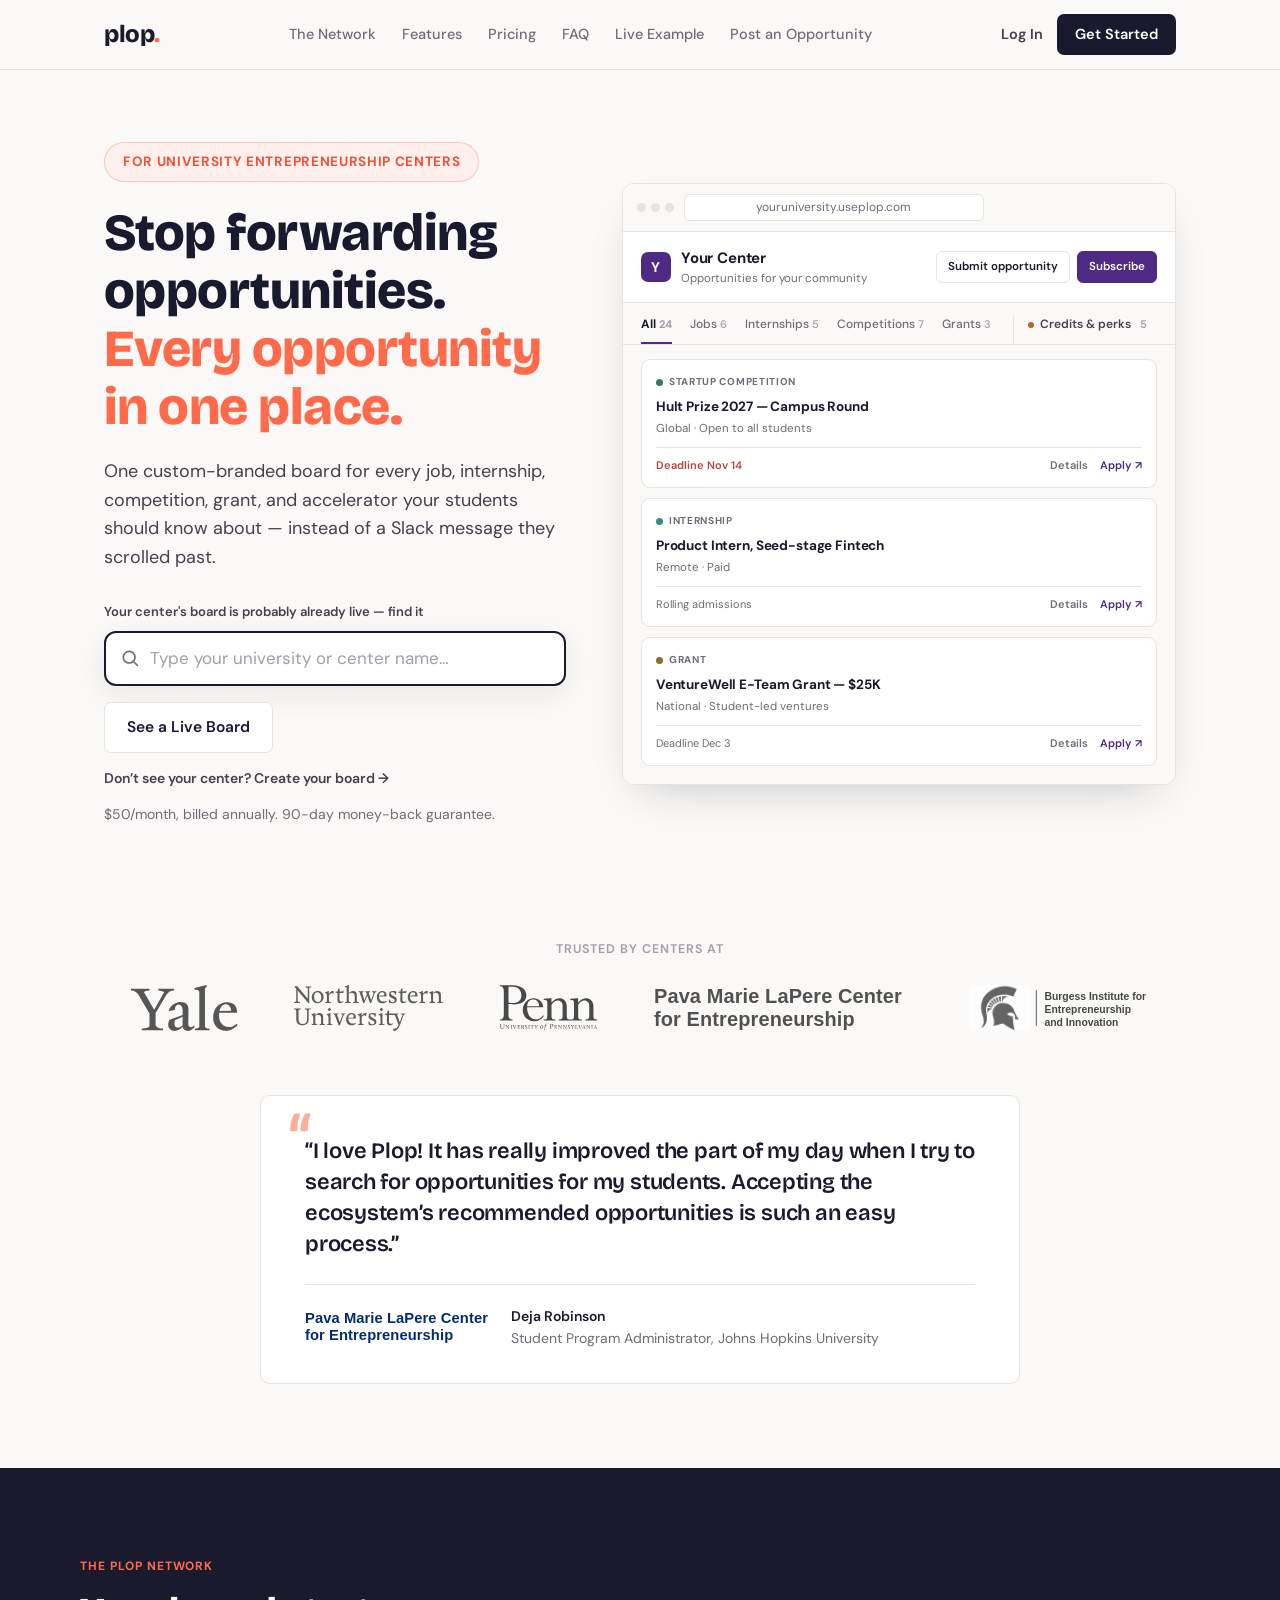
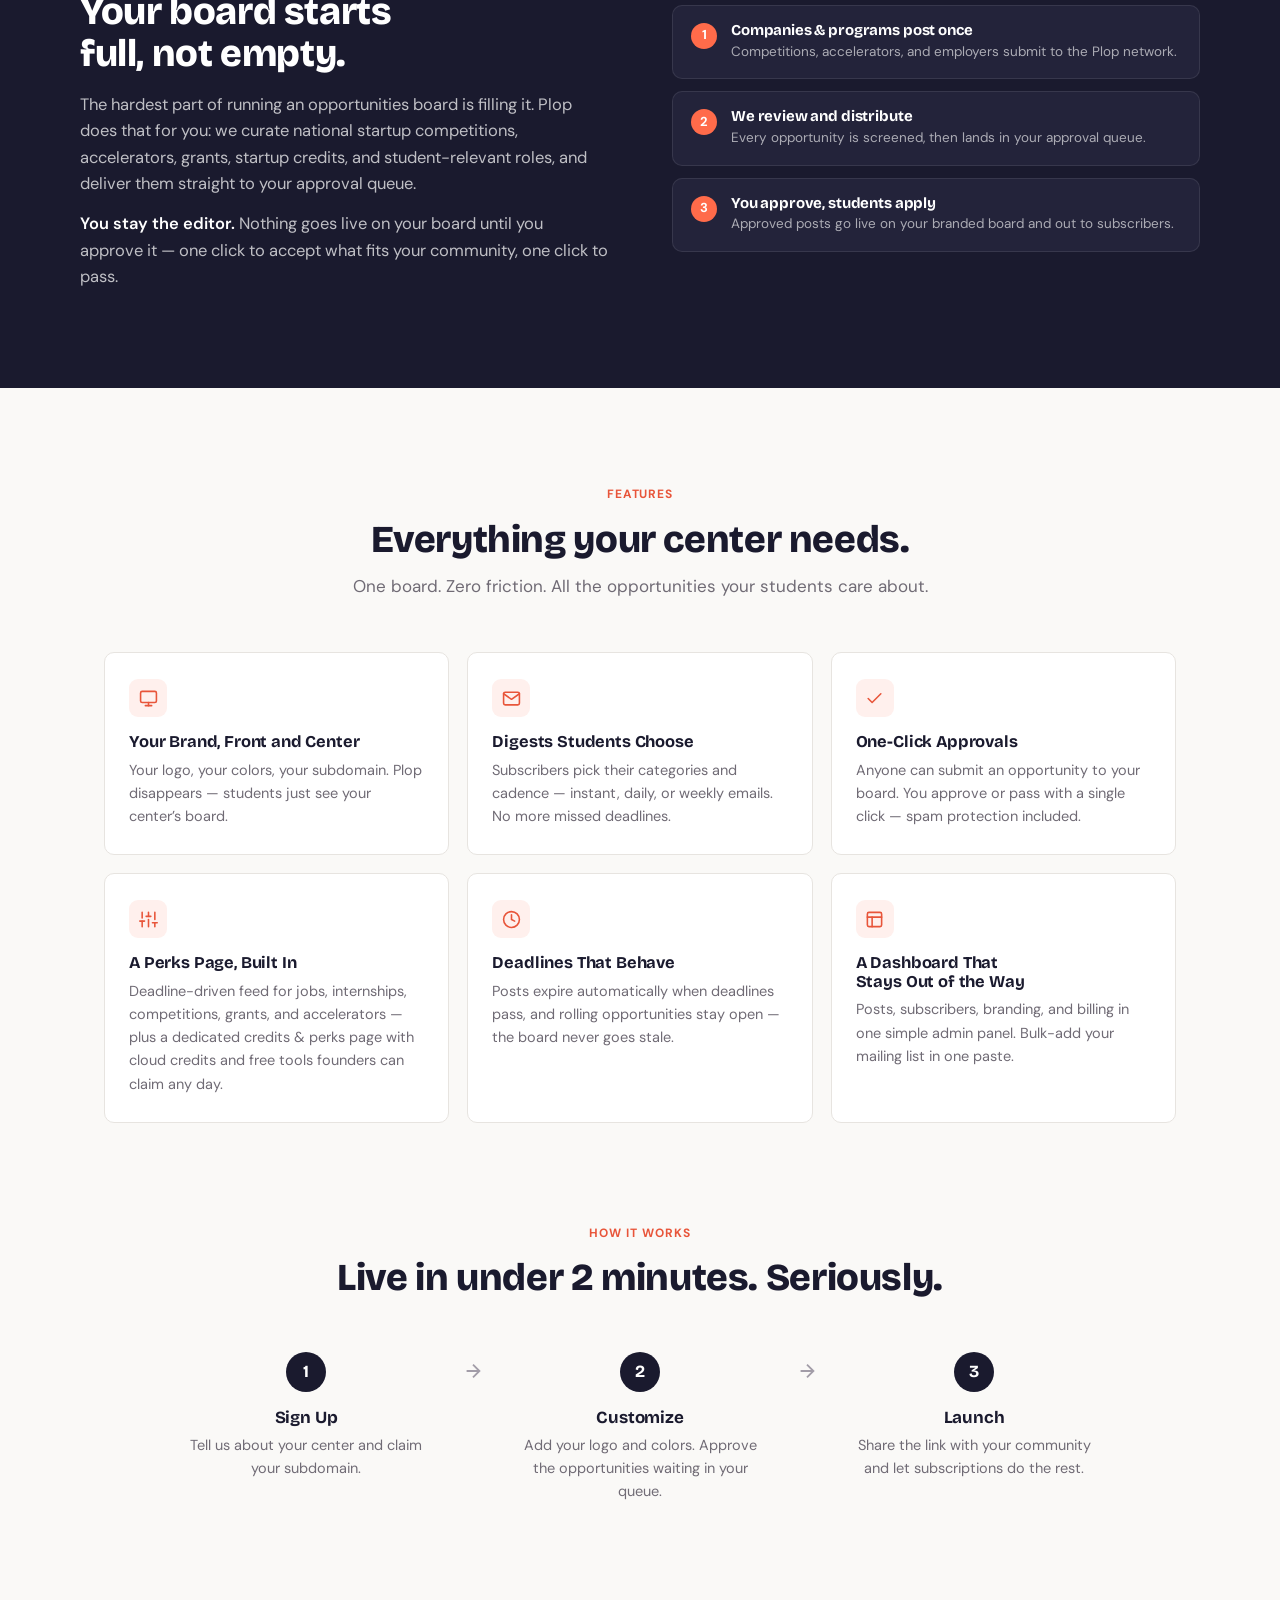
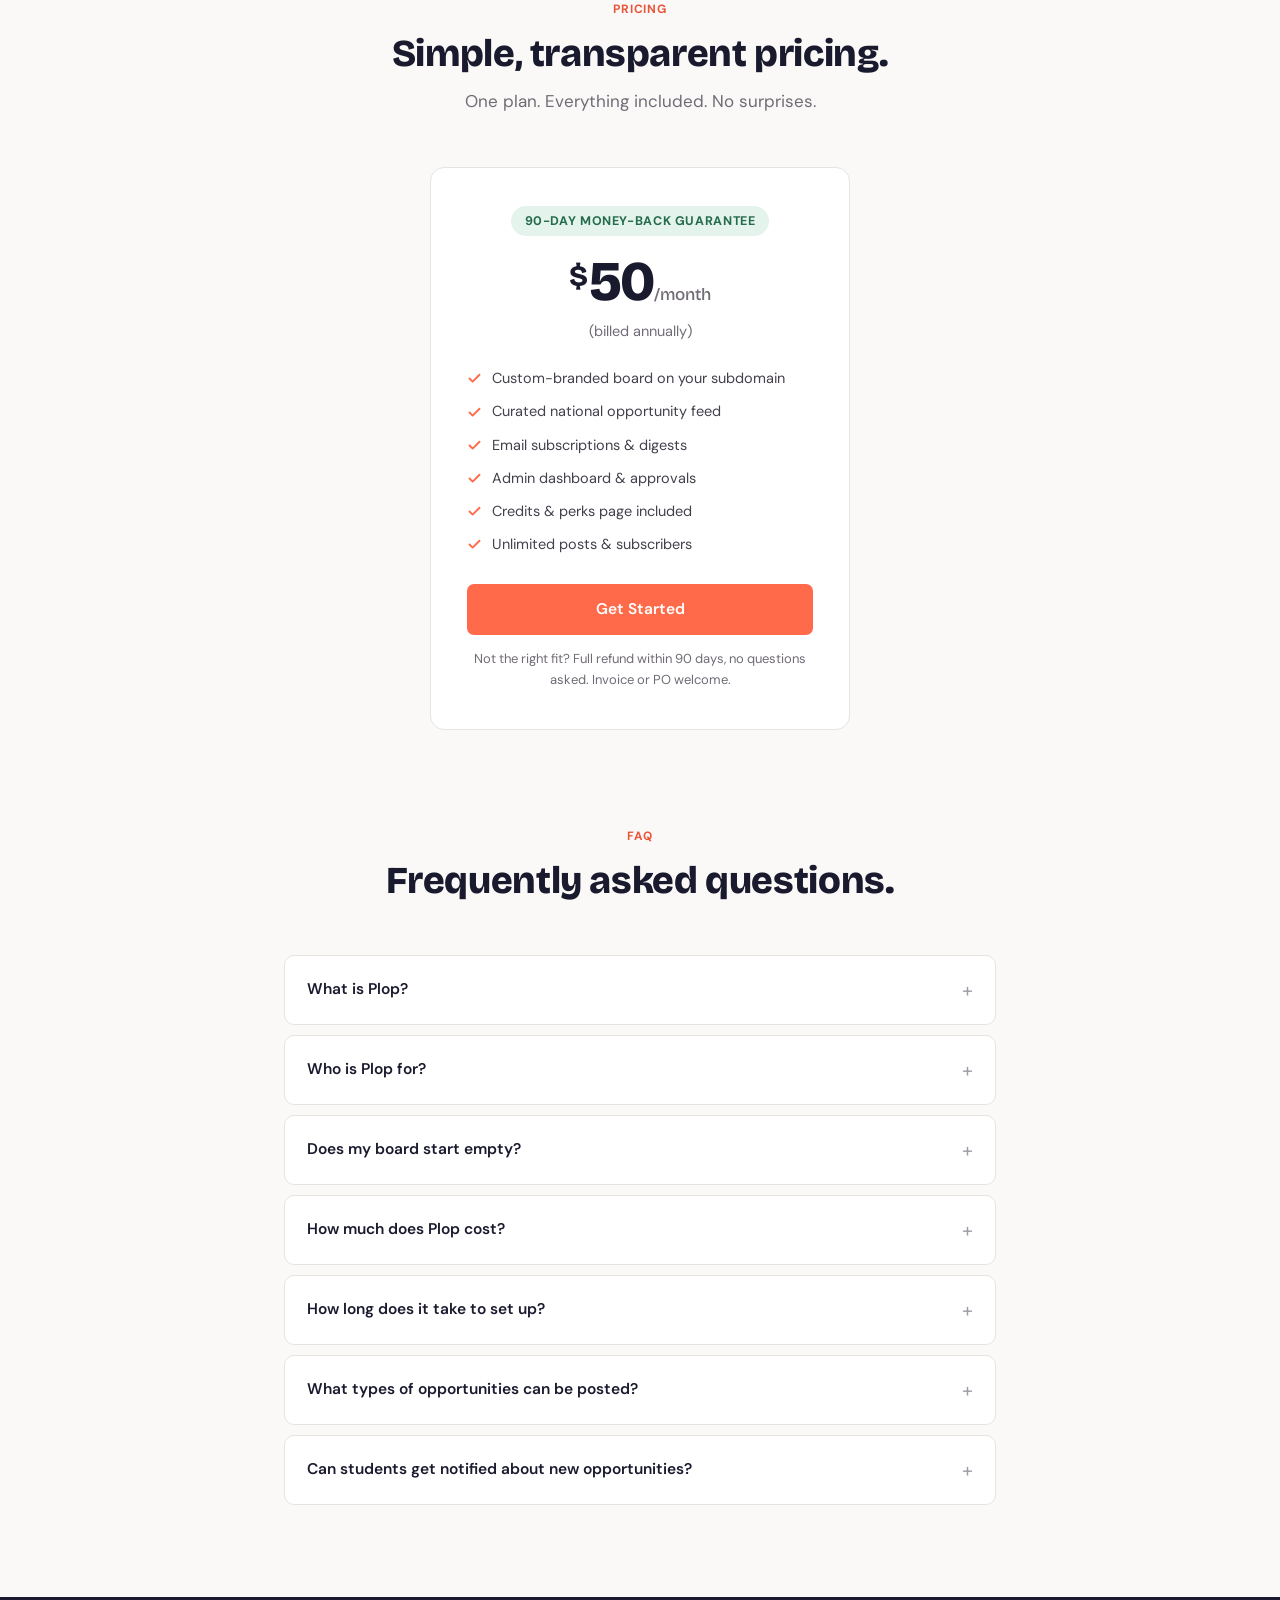
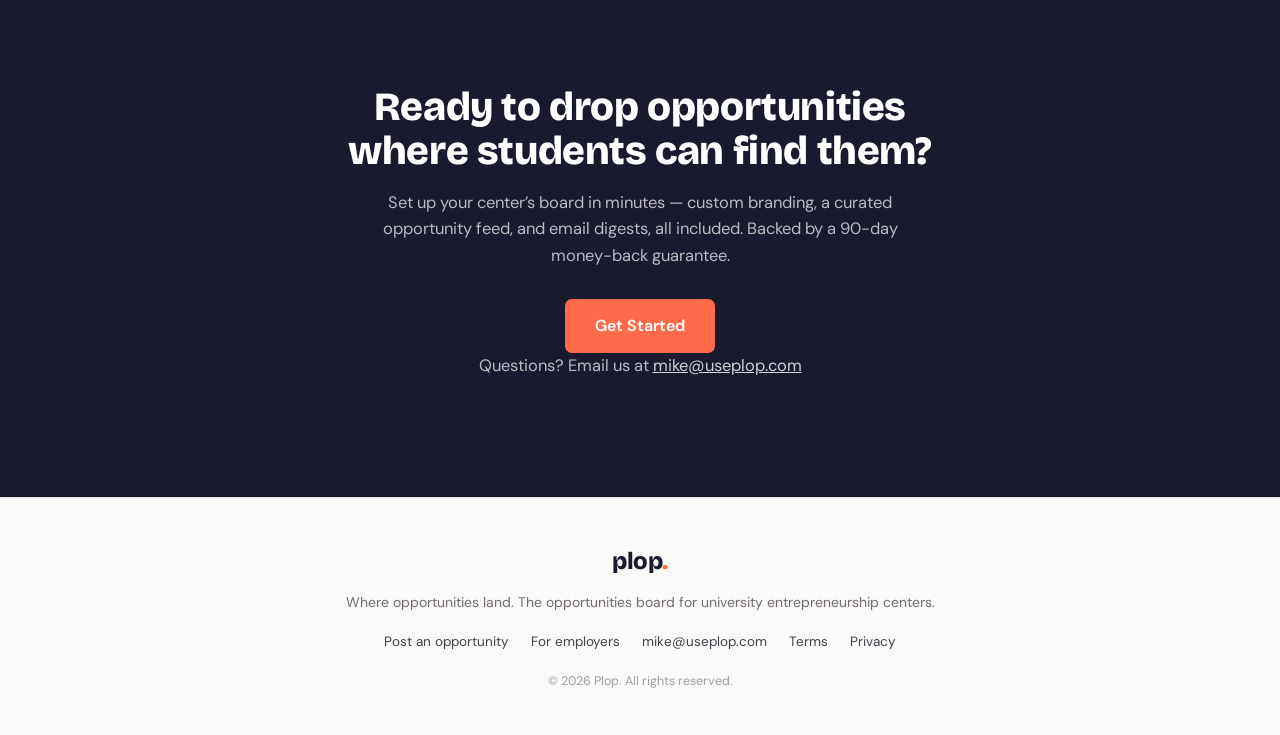
==== commit 5b61f3e7: "Homepage: mock board uses the same three example posts as the GCEC page Co-Authored-By: Claude Fable" ====
--- a/index.html
+++ b/index.html
@@ -231,28 +231,28 @@
         <div class="mock-cards">
           <div class="mock-card">
             <span class="mock-chip chip-competition">Startup Competition</span>
-            <div class="mock-card-title">Campus Pitch Competition 2026</div>
-            <div class="mock-card-meta">Grand prize: $30,000 &middot; Open to all students</div>
+            <div class="mock-card-title">Hult Prize 2027 &mdash; Campus Round</div>
+            <div class="mock-card-meta">Global &middot; Open to all students</div>
             <div class="mock-card-foot">
-              <span class="mock-deadline warn">Closes in 6 days</span>
+              <span class="mock-deadline warn">Deadline Nov 14</span>
               <span class="mock-links"><span class="details">Details</span><span class="apply">Apply &#8599;</span></span>
             </div>
           </div>
           <div class="mock-card">
             <span class="mock-chip chip-internship">Internship</span>
-            <div class="mock-card-title">Summer Engineering Intern</div>
-            <div class="mock-card-meta">TechCo &middot; Starts 6/15/2026</div>
+            <div class="mock-card-title">Product Intern, Seed-stage Fintech</div>
+            <div class="mock-card-meta">Remote &middot; Paid</div>
             <div class="mock-card-foot">
-              <span class="mock-deadline">Deadline 4/30/2026</span>
+              <span class="mock-deadline">Rolling admissions</span>
               <span class="mock-links"><span class="details">Details</span><span class="apply">Apply &#8599;</span></span>
             </div>
           </div>
           <div class="mock-card">
             <span class="mock-chip chip-grant">Grant</span>
-            <div class="mock-card-title">Innovation Microgrant</div>
-            <div class="mock-card-meta">Award: $5,000 &middot; Student-led ventures</div>
+            <div class="mock-card-title">VentureWell E-Team Grant &mdash; $25K</div>
+            <div class="mock-card-meta">National &middot; Student-led ventures</div>
             <div class="mock-card-foot">
-              <span class="mock-deadline">Deadline 5/15/2026</span>
+              <span class="mock-deadline">Deadline Dec 3</span>
               <span class="mock-links"><span class="details">Details</span><span class="apply">Apply &#8599;</span></span>
             </div>
           </div>
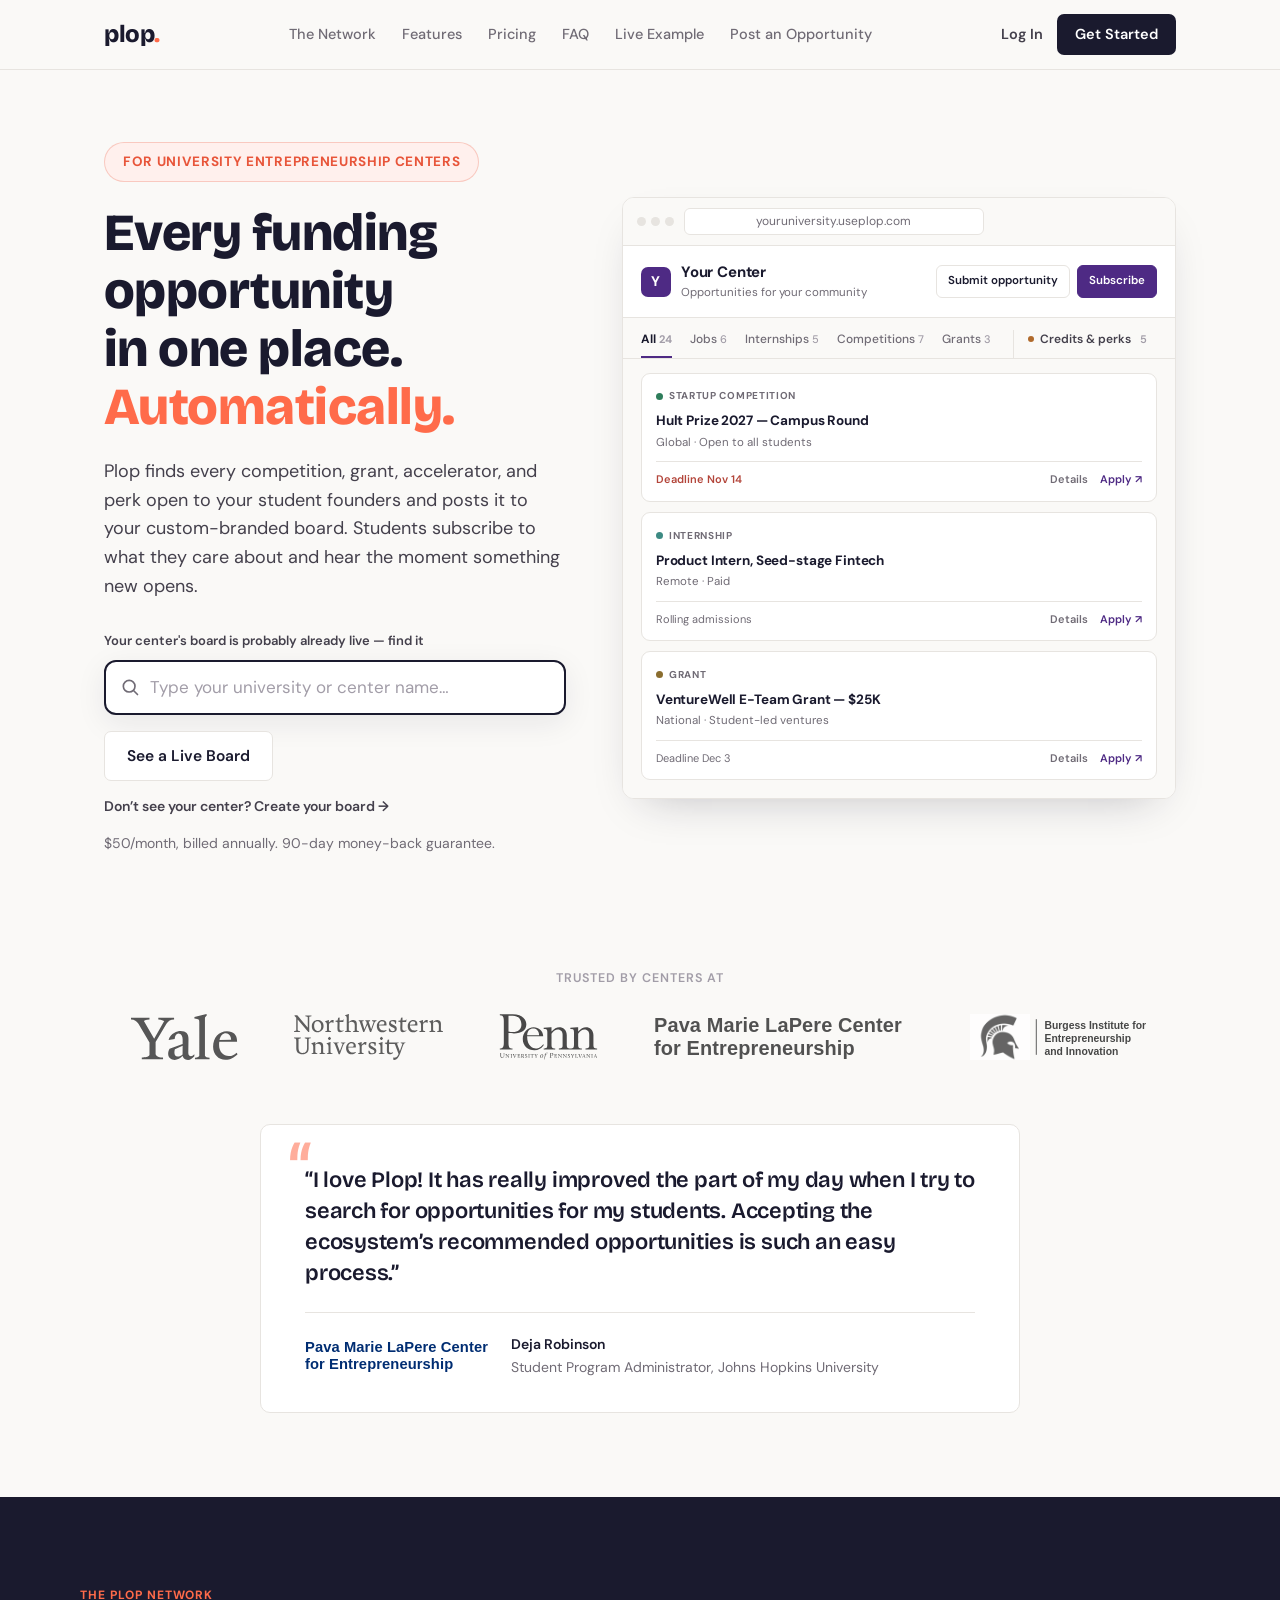
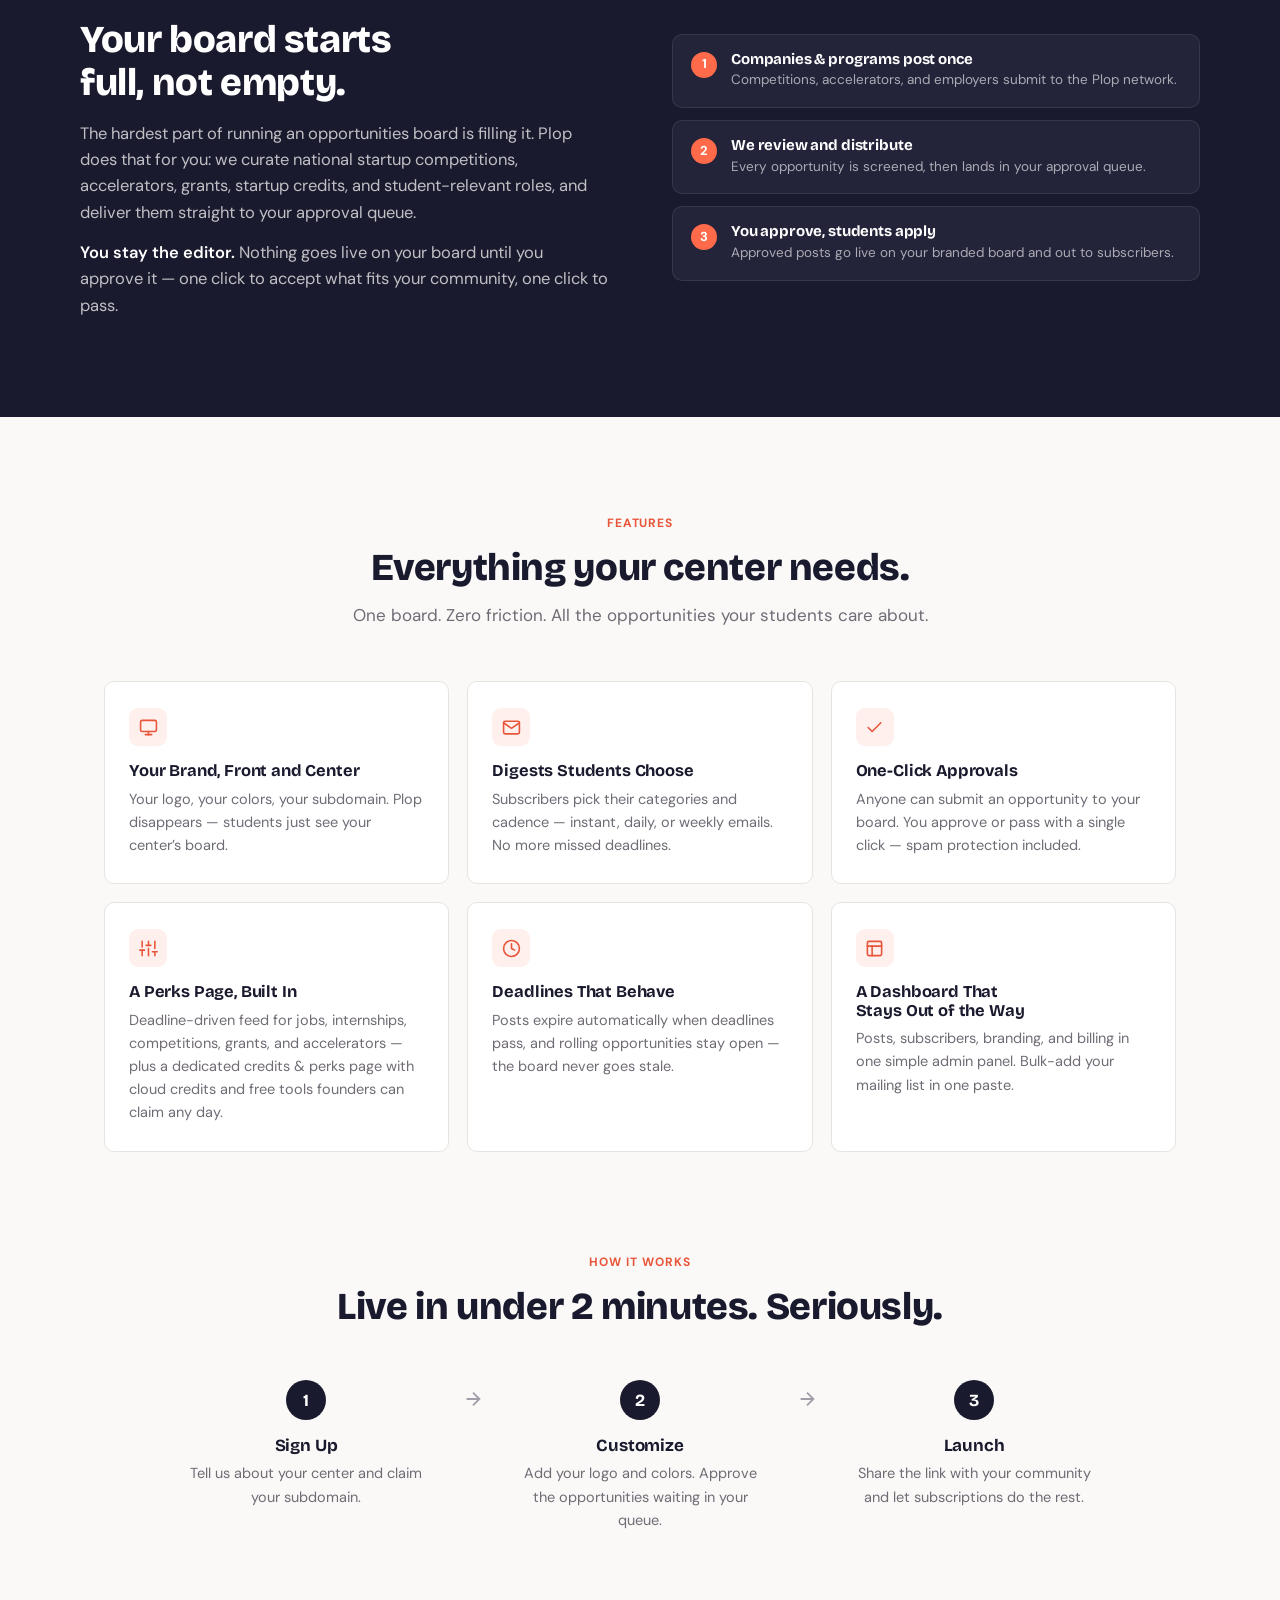
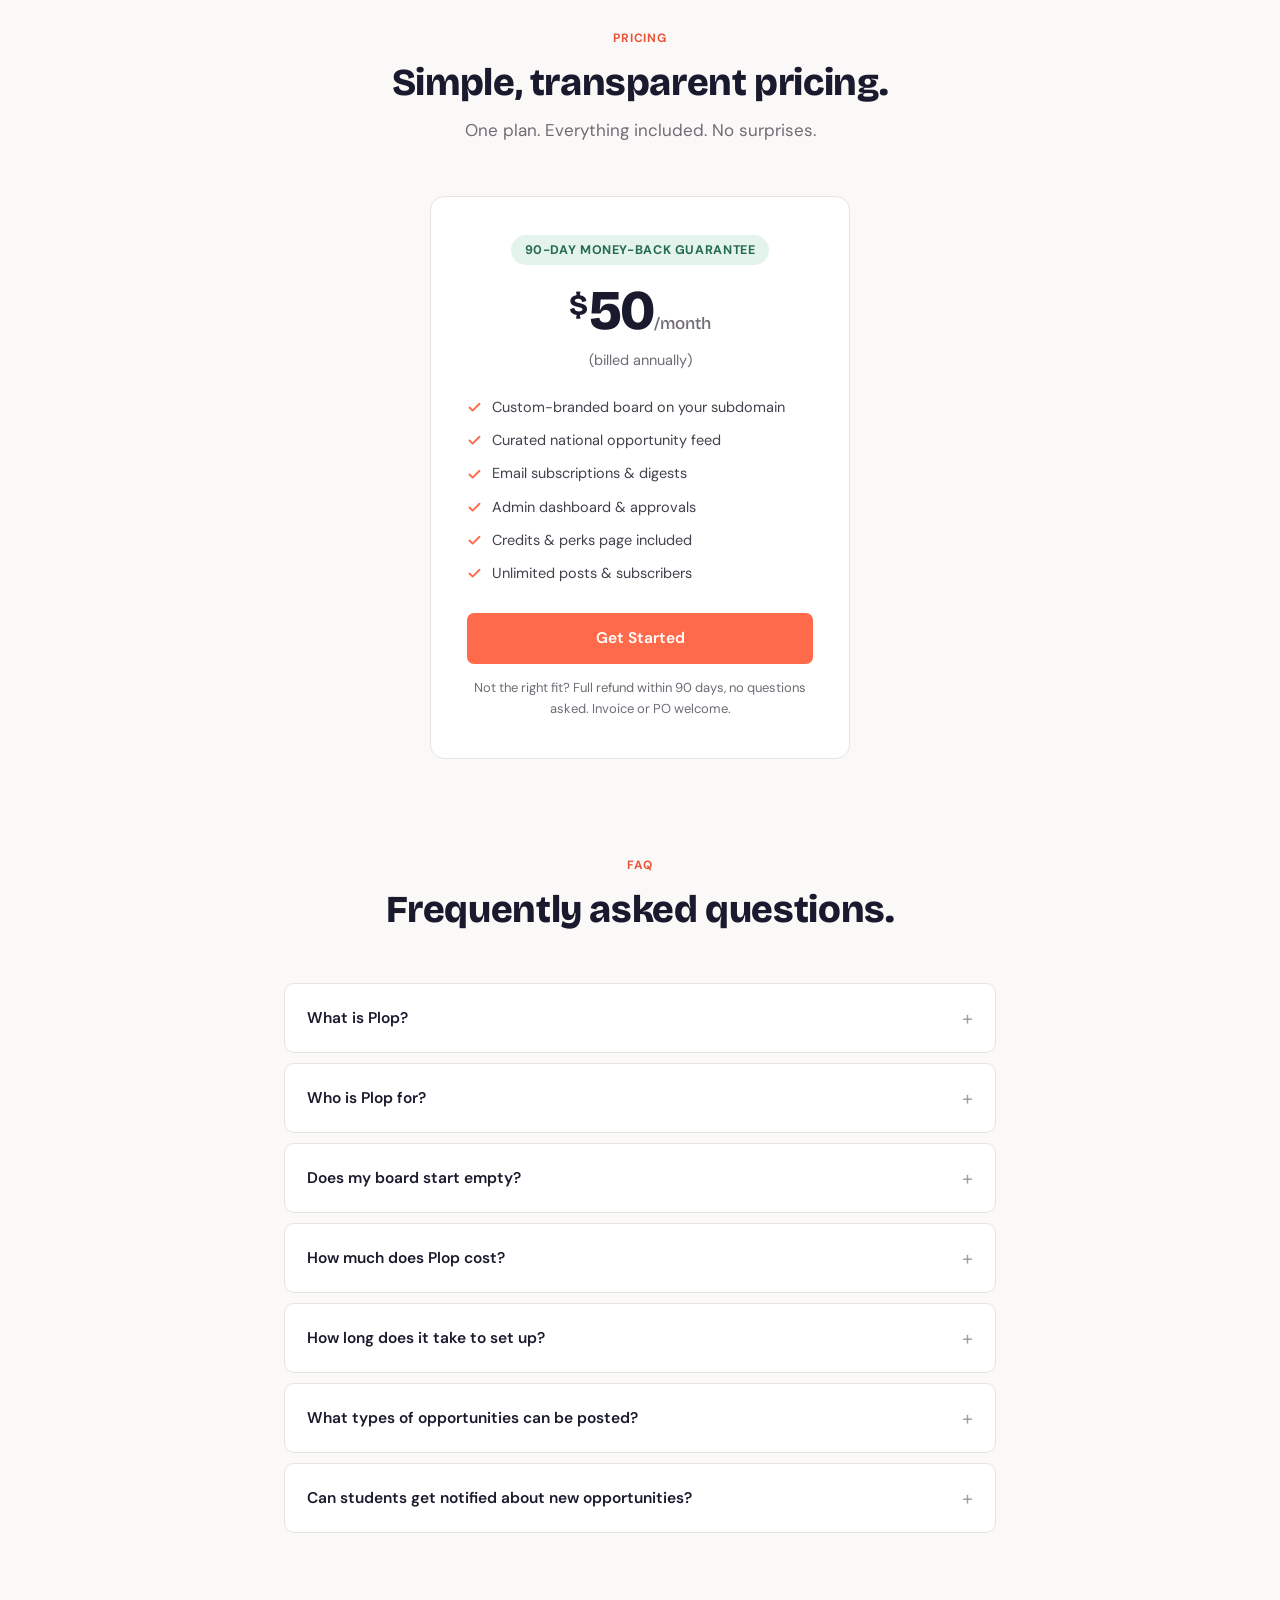
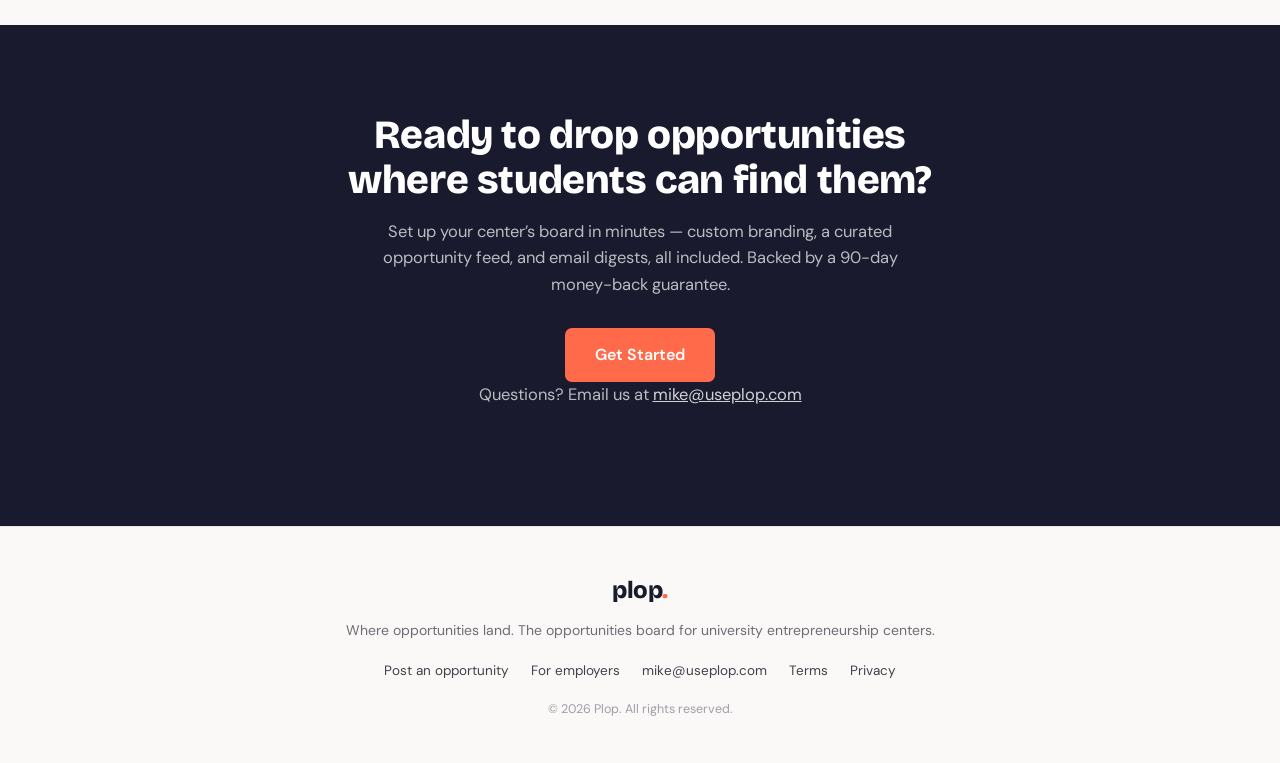
==== commit 764b981c: "Hero: every funding opportunity in one place, automatically; subtitle and meta to match Co-Authored-" ====
--- a/index.html
+++ b/index.html
@@ -4,7 +4,7 @@
   <meta charset="UTF-8">
   <meta name="viewport" content="width=device-width, initial-scale=1.0">
   <title>Plop — Opportunities Board for University Entrepreneurship Centers</title>
-  <meta name="description" content="Plop is the custom-branded opportunities board for university entrepreneurship centers. Jobs, internships, startup competitions, grants, accelerators, and startup credits — one place students actually check. Live in minutes, starting full, not empty.">
+  <meta name="description" content="Plop puts every funding opportunity for student founders in one place, automatically. A custom-branded board for university entrepreneurship centers: competitions, grants, accelerators, and startup perks, sourced for you and delivered to students by email. Live in minutes, starting full, not empty.">
   <meta name="robots" content="index, follow">
   <link rel="canonical" href="https://useplop.com/">
   <link rel="icon" type="image/svg+xml" href="/favicon.svg">
@@ -12,14 +12,14 @@
   <meta property="og:type" content="website">
   <meta property="og:url" content="https://useplop.com/">
   <meta property="og:title" content="Plop — Opportunities Board for University Entrepreneurship Centers">
-  <meta property="og:description" content="The custom-branded opportunities board for university entrepreneurship centers. Jobs, internships, competitions, grants, accelerators, and startup credits — live in minutes, starting full, not empty.">
+  <meta property="og:description" content="Every funding opportunity for student founders in one place, automatically. Competitions, grants, accelerators, and startup perks on a custom-branded board for your entrepreneurship center — live in minutes, starting full, not empty.">
   <meta property="og:image" content="https://useplop.com/images/og-image-v2.png">
   <meta property="og:image:width" content="1200">
   <meta property="og:image:height" content="630">
   <!-- Twitter Card -->
   <meta name="twitter:card" content="summary_large_image">
   <meta name="twitter:title" content="Plop — Opportunities Board for University Entrepreneurship Centers">
-  <meta name="twitter:description" content="The custom-branded opportunities board for university entrepreneurship centers. Jobs, internships, competitions, grants, accelerators, and startup credits.">
+  <meta name="twitter:description" content="Every funding opportunity for student founders in one place, automatically. Competitions, grants, accelerators, and startup perks on a custom-branded board for your entrepreneurship center.">
   <meta name="twitter:image" content="https://useplop.com/images/og-image-v2.png">
   <!-- Structured Data -->
   <script type="application/ld+json">
@@ -185,8 +185,8 @@
   <section class="hero">
     <div class="hero-content">
       <div class="hero-badge">For University Entrepreneurship Centers</div>
-      <h1>Stop forwarding opportunities.<br><span class="hero-highlight">Every opportunity in one place.</span></h1>
-      <p class="hero-subtitle">One custom-branded board for every job, internship, competition, grant, and accelerator your students should know about &mdash; instead of a Slack message they scrolled past.</p>
+      <h1>Every funding opportunity in one place.<br><span class="hero-highlight">Automatically.</span></h1>
+      <p class="hero-subtitle">Plop finds every competition, grant, accelerator, and perk open to your student founders and posts it to your custom-branded board. Students subscribe to what they care about and hear the moment something new opens.</p>
       <div class="finder" id="finder">
         <label for="finder-q" class="finder-label">Your center's board is probably already live &mdash; find it</label>
         <div class="finder-input">
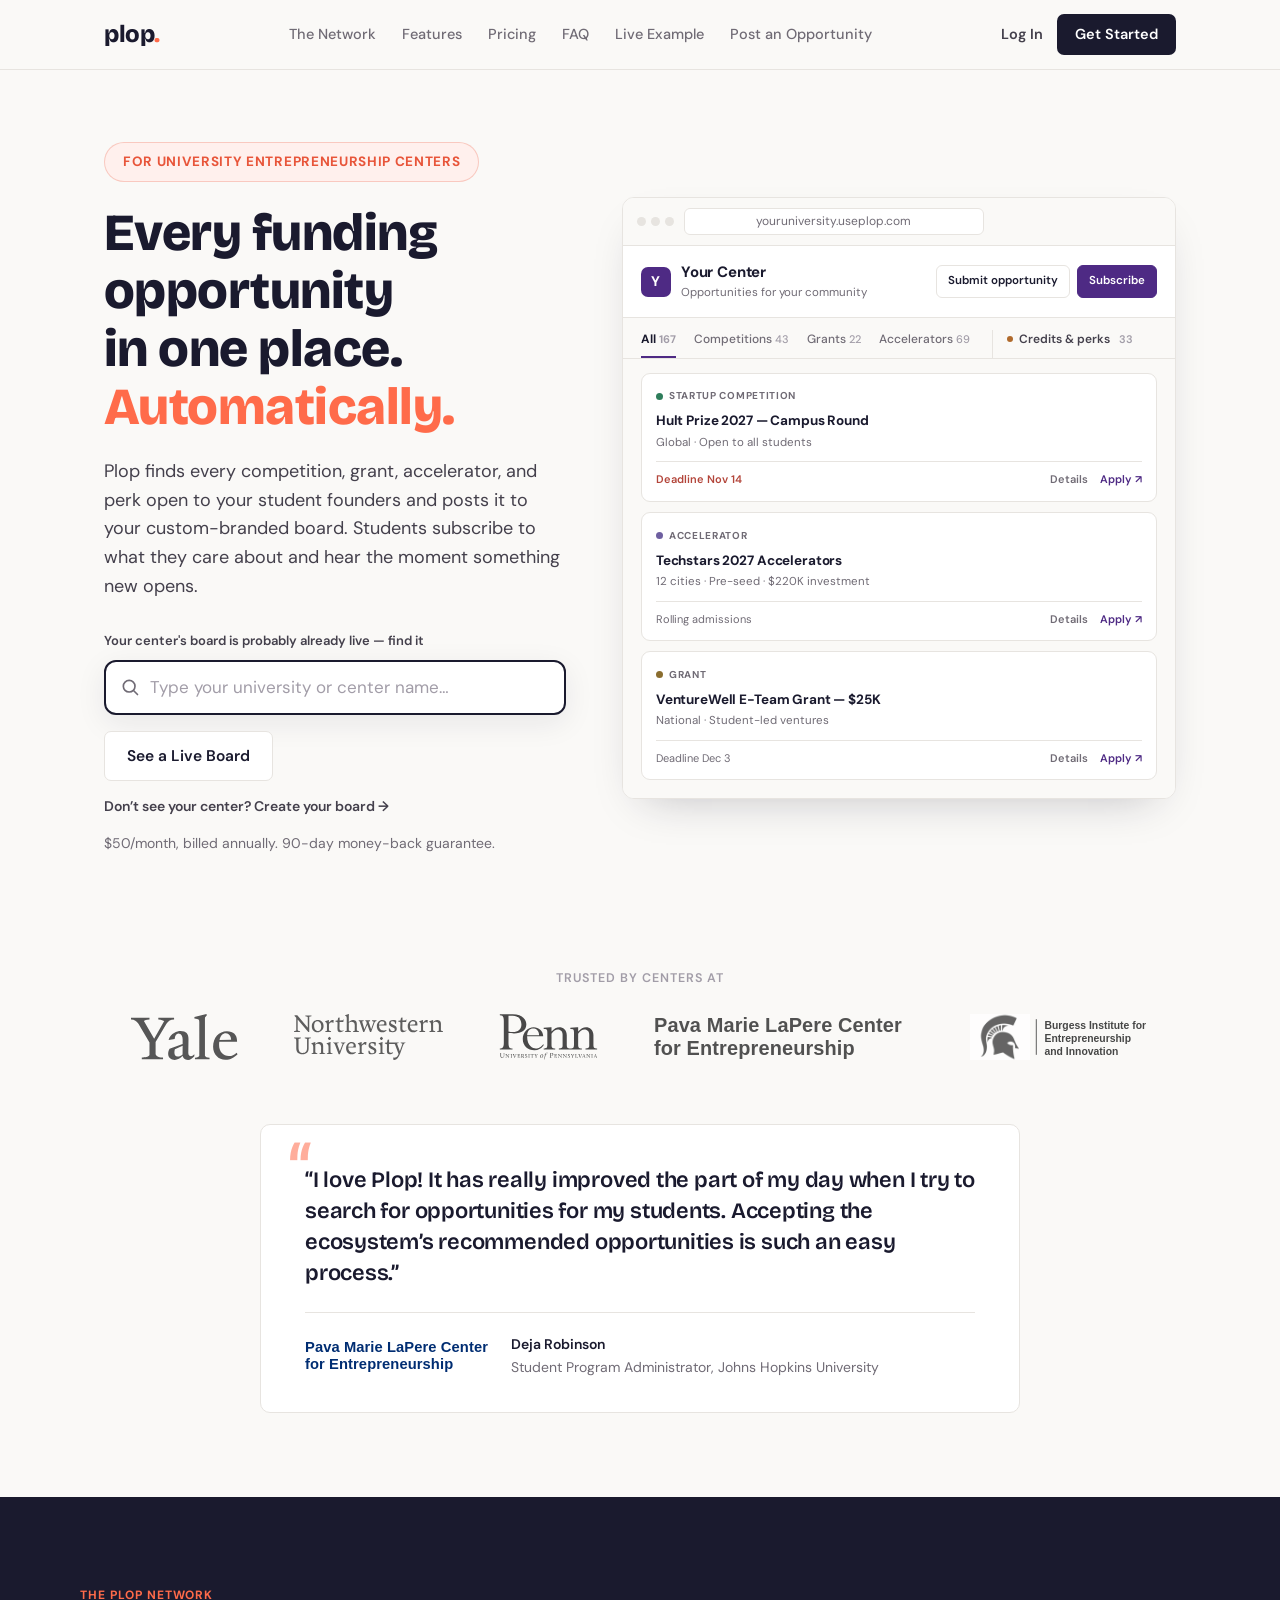
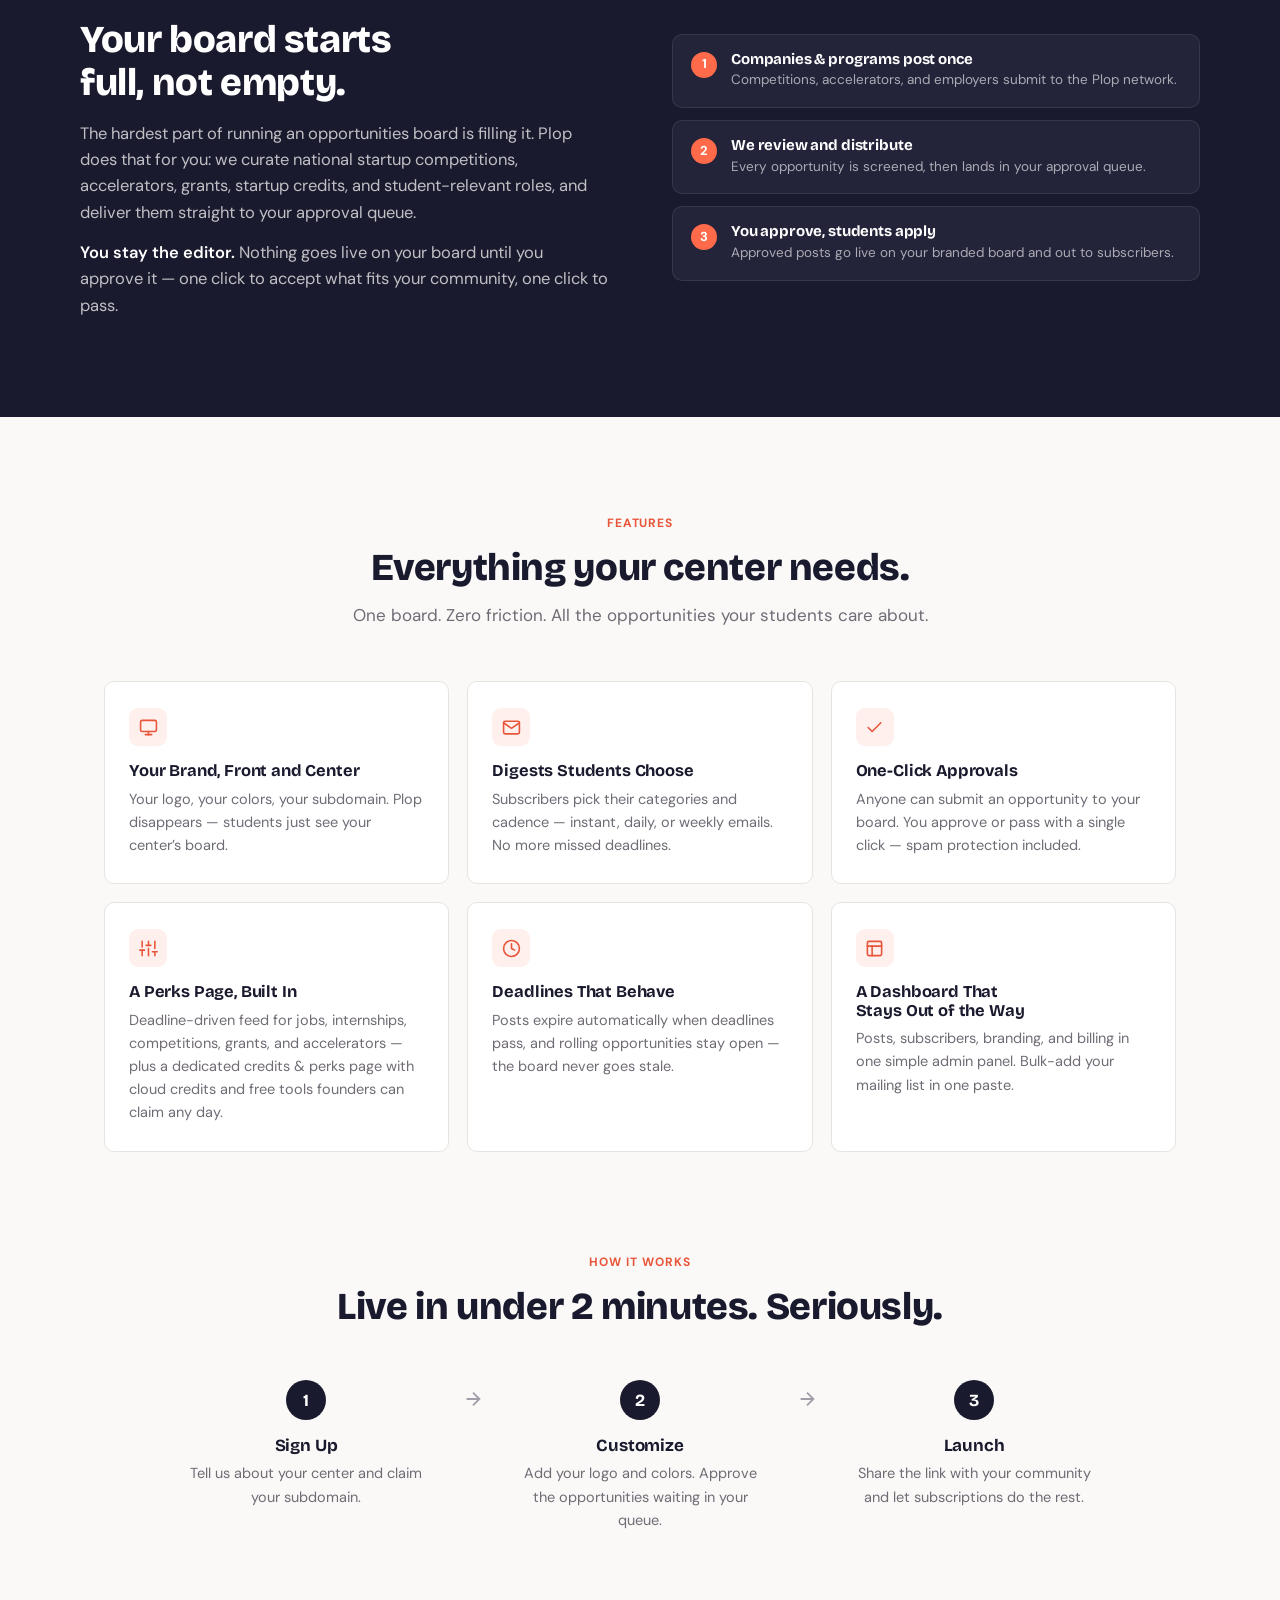
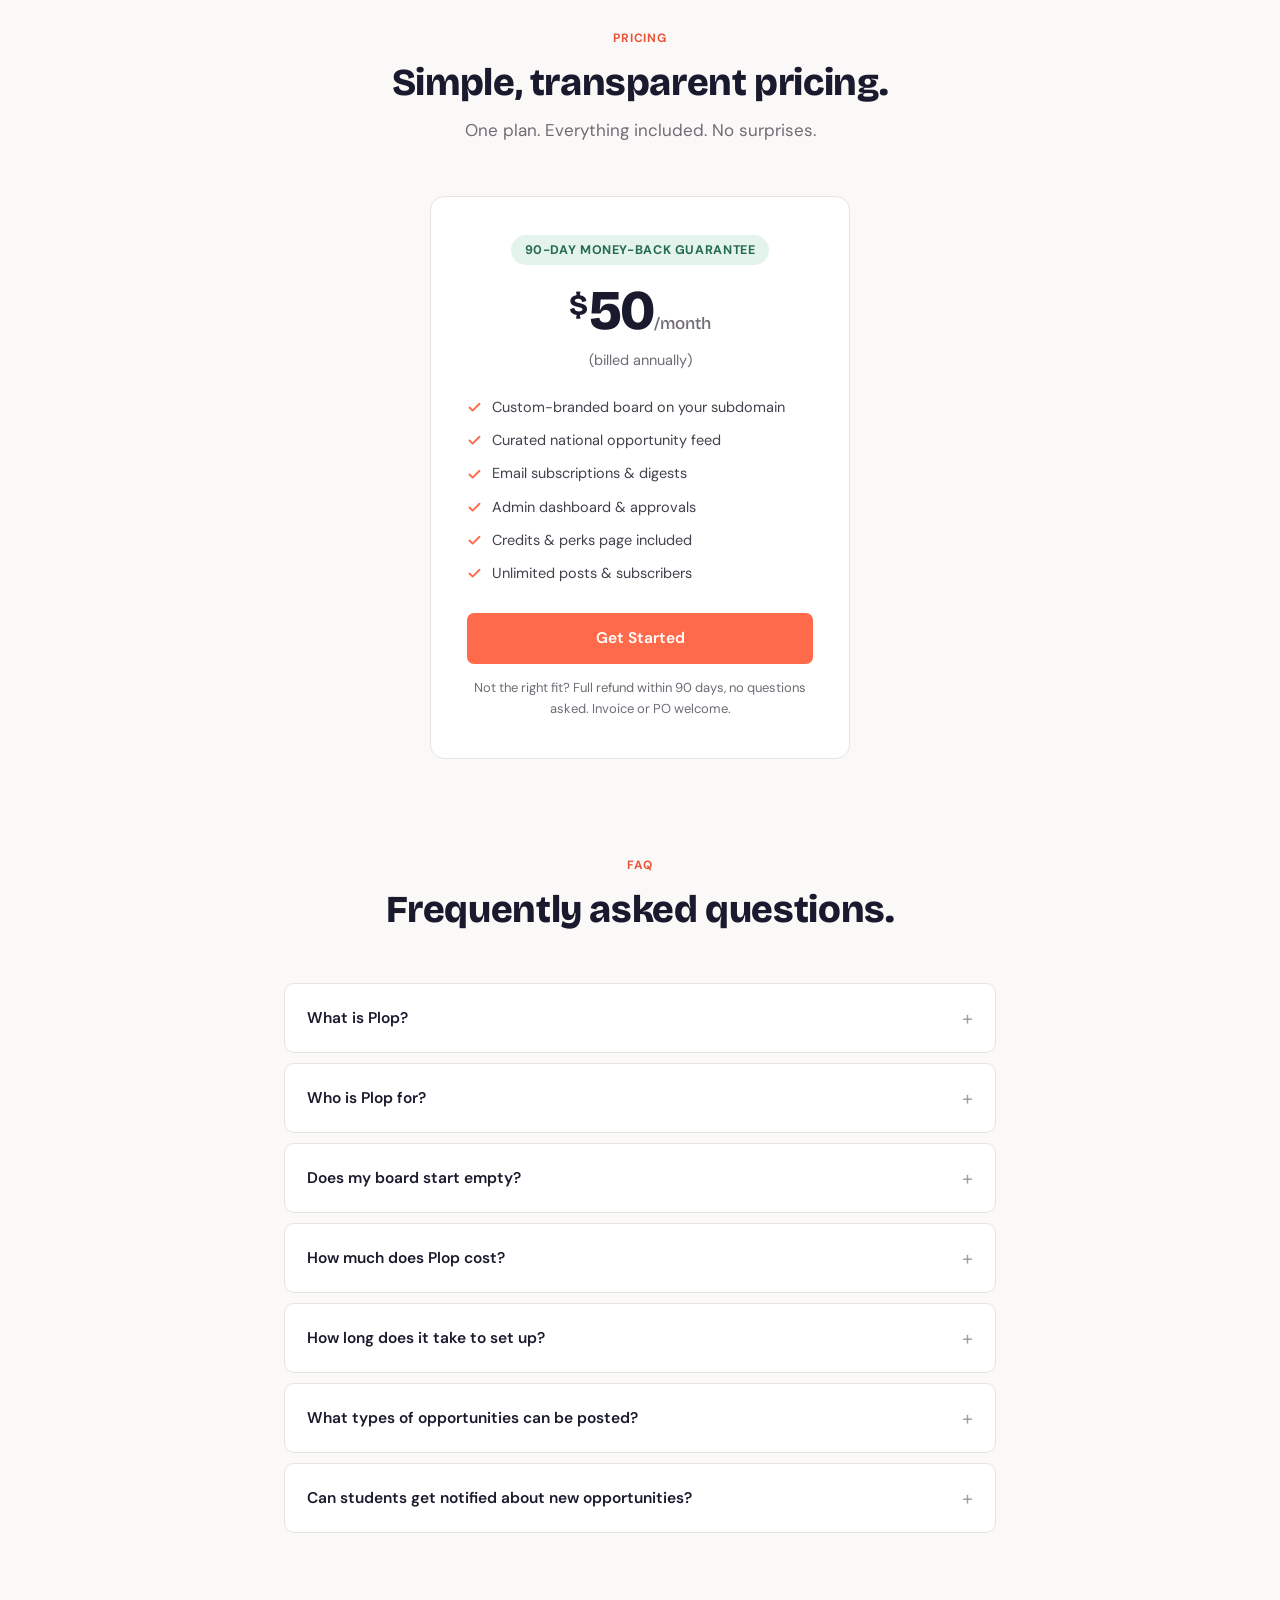
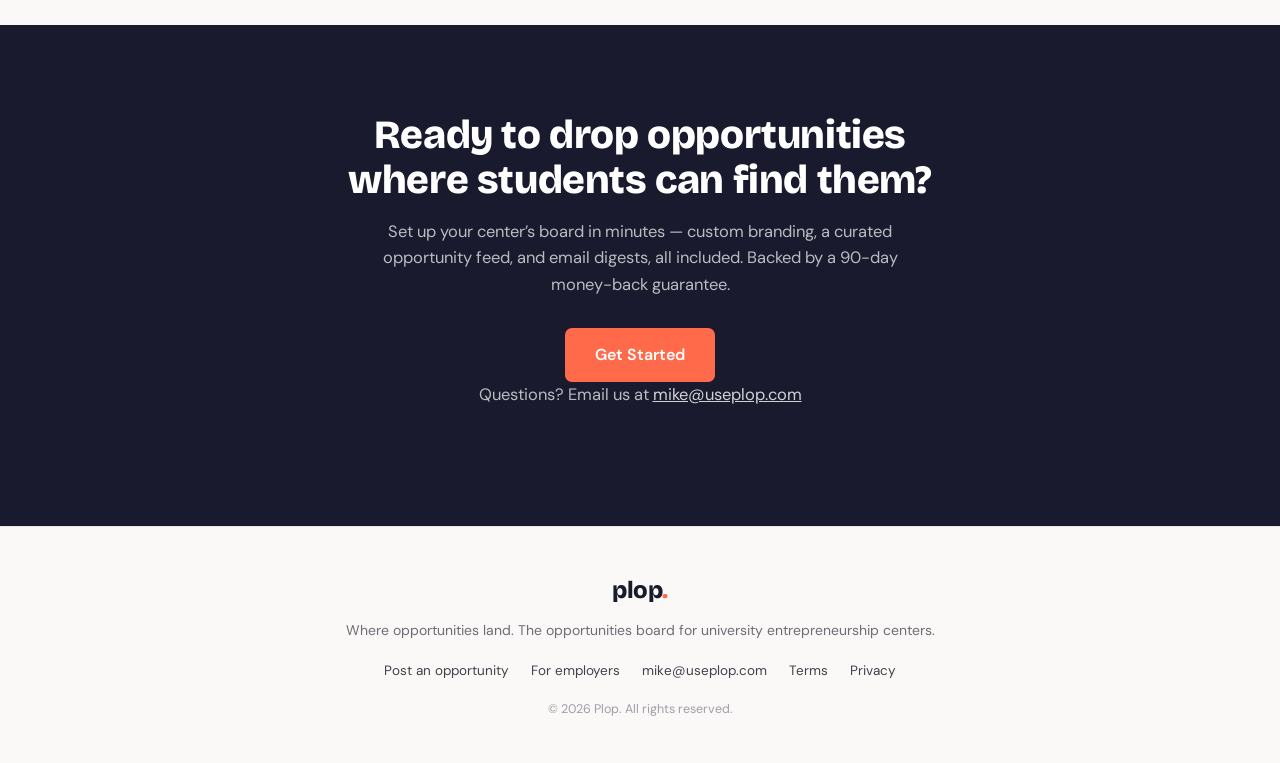
==== commit e2d4d287: "Hero mock: funding categories only, real-scale counts, accelerator card replaces internship Co-Autho" ====
--- a/index.html
+++ b/index.html
@@ -221,12 +221,11 @@
           </div>
         </div>
         <div class="mock-tabs">
-          <span class="mock-tab active">All<span class="n">24</span></span>
-          <span class="mock-tab">Jobs<span class="n">6</span></span>
-          <span class="mock-tab">Internships<span class="n">5</span></span>
-          <span class="mock-tab">Competitions<span class="n">7</span></span>
-          <span class="mock-tab">Grants<span class="n">3</span></span>
-          <span class="mock-tab mock-perks-pill"><span class="mock-perks-dot"></span>Credits &amp; perks<span class="n">5</span></span>
+          <span class="mock-tab active">All<span class="n">167</span></span>
+          <span class="mock-tab">Competitions<span class="n">43</span></span>
+          <span class="mock-tab">Grants<span class="n">22</span></span>
+          <span class="mock-tab">Accelerators<span class="n">69</span></span>
+          <span class="mock-tab mock-perks-pill"><span class="mock-perks-dot"></span>Credits &amp; perks<span class="n">33</span></span>
         </div>
         <div class="mock-cards">
           <div class="mock-card">
@@ -239,9 +238,9 @@
             </div>
           </div>
           <div class="mock-card">
-            <span class="mock-chip chip-internship">Internship</span>
-            <div class="mock-card-title">Product Intern, Seed-stage Fintech</div>
-            <div class="mock-card-meta">Remote &middot; Paid</div>
+            <span class="mock-chip chip-accelerator">Accelerator</span>
+            <div class="mock-card-title">Techstars 2027 Accelerators</div>
+            <div class="mock-card-meta">12 cities &middot; Pre-seed &middot; $220K investment</div>
             <div class="mock-card-foot">
               <span class="mock-deadline">Rolling admissions</span>
               <span class="mock-links"><span class="details">Details</span><span class="apply">Apply &#8599;</span></span>
--- a/style.css
+++ b/style.css
@@ -366,6 +366,7 @@
 
 .chip-competition { --dot: var(--dot-competition); }
 .chip-internship { --dot: var(--dot-internship); }
+.chip-accelerator { --dot: var(--dot-accelerator); }
 .chip-credits { --dot: var(--dot-credits); }
 .chip-grant { --dot: var(--dot-grant); }
 
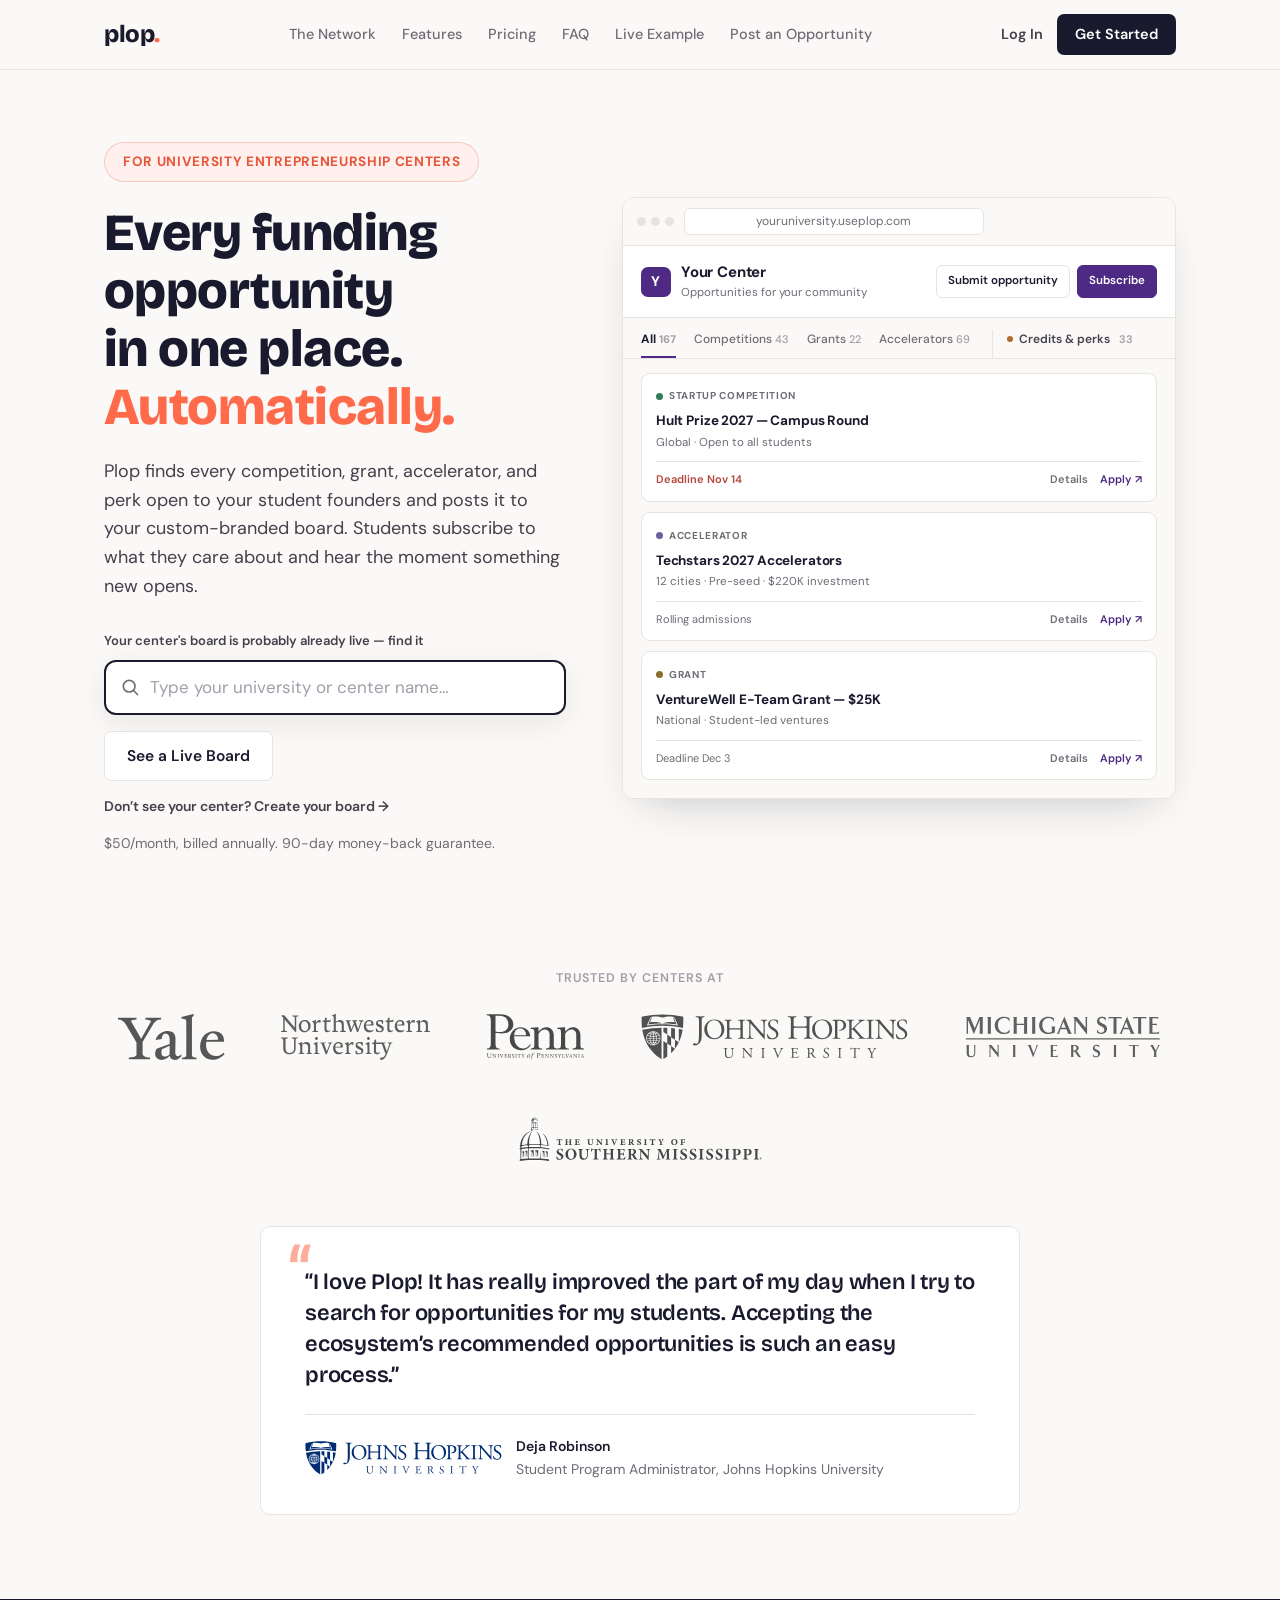
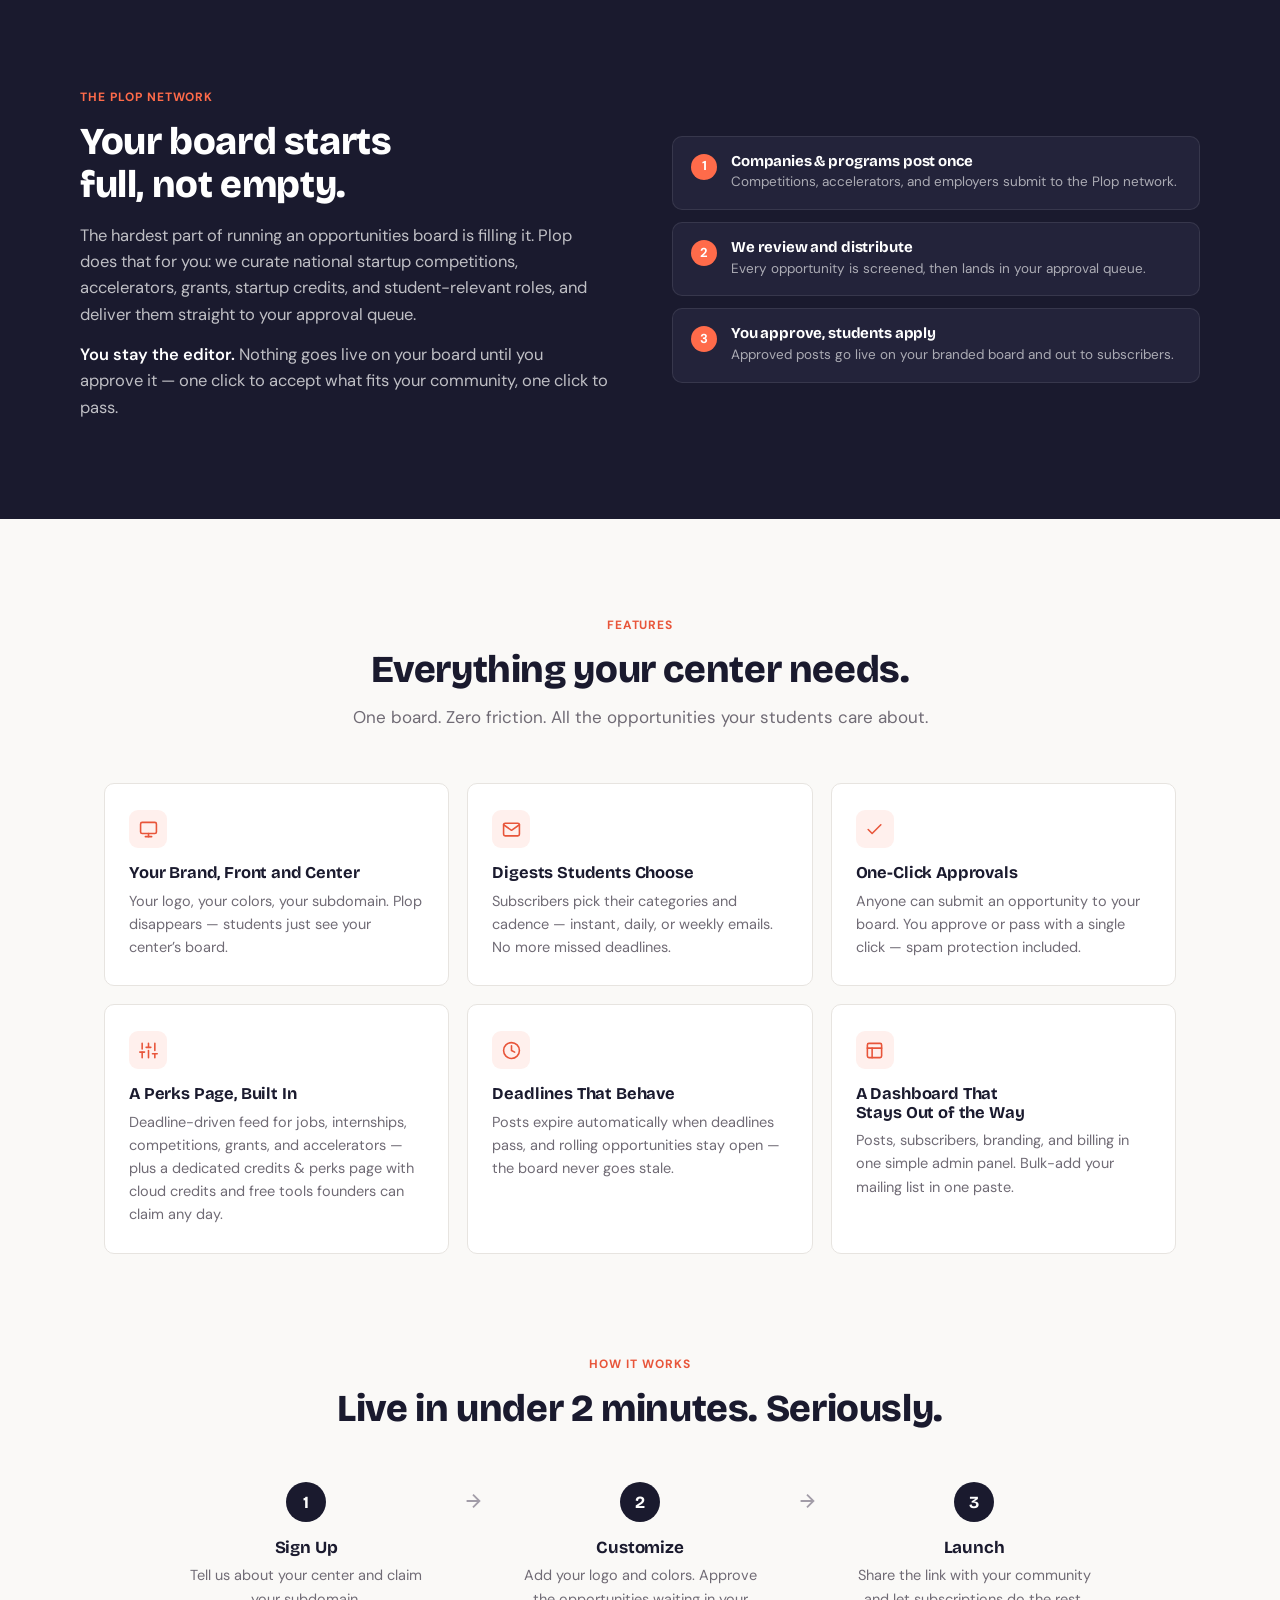
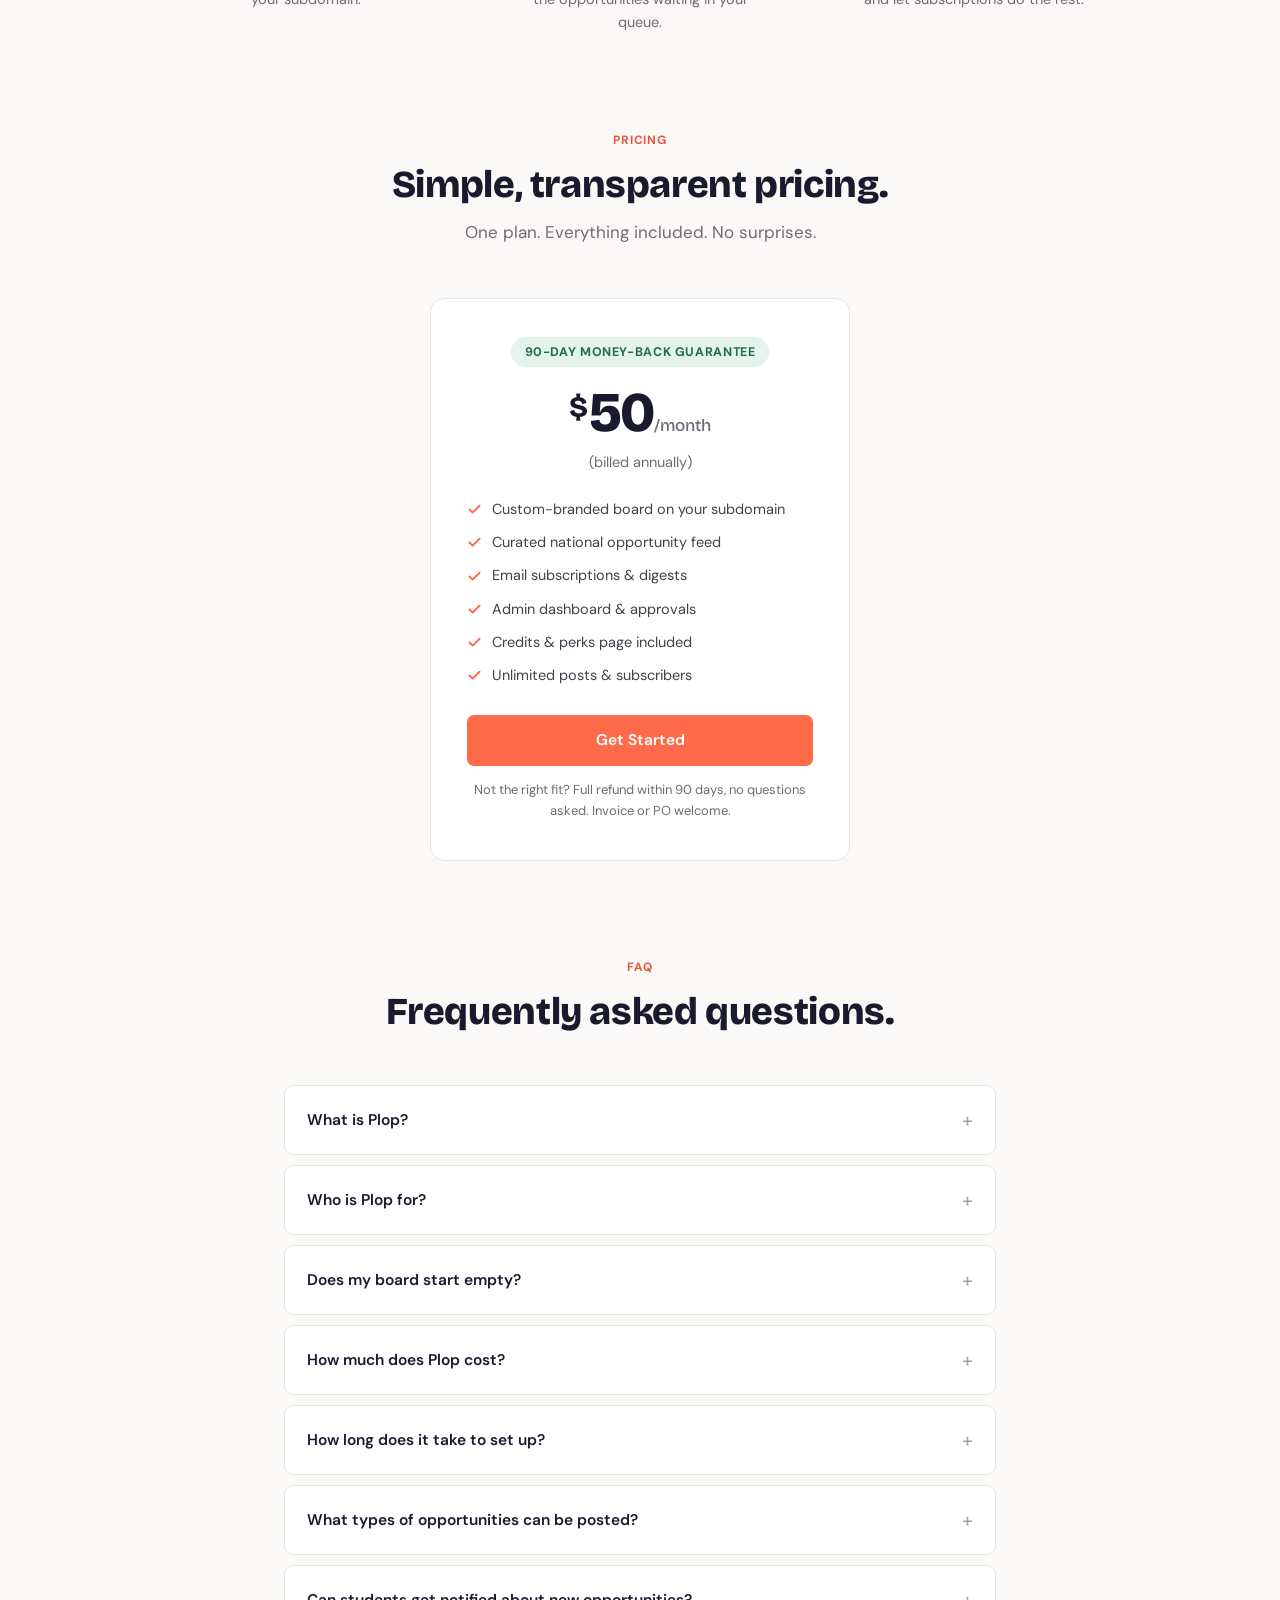
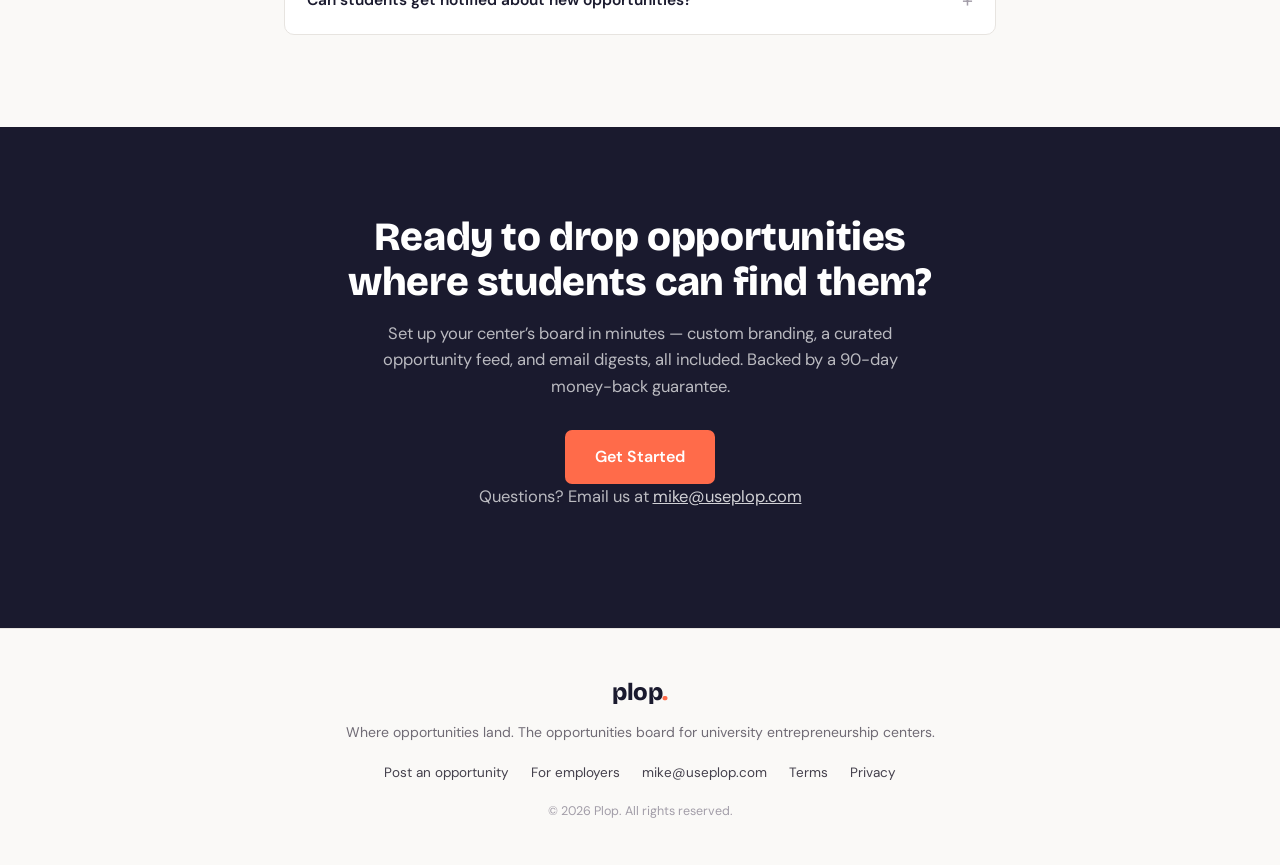
==== commit 5b70919d: "Trusted-by rows: universities only with official logos; add Southern Miss Homepage and GCEC page now" ====
--- a/index.html
+++ b/index.html
@@ -267,8 +267,9 @@
       <a href="https://city.yale.edu/" target="_blank" rel="noopener noreferrer" class="used-by-link"><img src="images/logo-yale.svg" alt="Yale University" class="used-by-logo"></a>
       <a href="https://www.thegarage.northwestern.edu/" target="_blank" rel="noopener noreferrer" class="used-by-link"><img src="images/logo-northwestern.svg" alt="Northwestern University" class="used-by-logo"></a>
       <a href="https://eent.engineering.upenn.edu/" target="_blank" rel="noopener noreferrer" class="used-by-link"><img src="images/logo-penn.svg" alt="University of Pennsylvania" class="used-by-logo"></a>
-      <a href="https://pavacenter.jhu.edu/" target="_blank" rel="noopener noreferrer" class="used-by-link"><img src="images/logo-pava.svg" alt="Pava Marie LaPere Center for Entrepreneurship" class="used-by-logo"></a>
-      <a href="https://entrepreneurship.msu.edu/" target="_blank" rel="noopener noreferrer" class="used-by-link"><img src="images/logo-msu.svg" alt="Burgess Institute for Entrepreneurship and Innovation" class="used-by-logo"></a>
+      <a href="https://pavacenter.jhu.edu/" target="_blank" rel="noopener noreferrer" class="used-by-link"><img src="images/logo-jhu.svg" alt="Johns Hopkins University" class="used-by-logo"></a>
+      <a href="https://entrepreneurship.msu.edu/" target="_blank" rel="noopener noreferrer" class="used-by-link"><img src="images/logo-michigan-state.svg" alt="Michigan State University" class="used-by-logo"></a>
+      <a href="https://www.usm.edu/business/hatchery/index.php" target="_blank" rel="noopener noreferrer" class="used-by-link"><img src="images/logo-southern-miss.svg" alt="The University of Southern Mississippi" class="used-by-logo"></a>
     </div>
   </section>
 
@@ -279,7 +280,7 @@
         <p>&ldquo;I love Plop! It has really improved the part of my day when I try to search for opportunities for my students. Accepting the ecosystem&rsquo;s recommended opportunities is such an easy process.&rdquo;</p>
       </blockquote>
       <figcaption>
-        <img src="images/logo-pava.svg" alt="" class="testimonial-logo">
+        <img src="images/logo-jhu.svg" alt="" class="testimonial-logo">
         <div>
           <strong>Deja Robinson</strong>
           <span>Student Program Administrator, Johns Hopkins University</span>
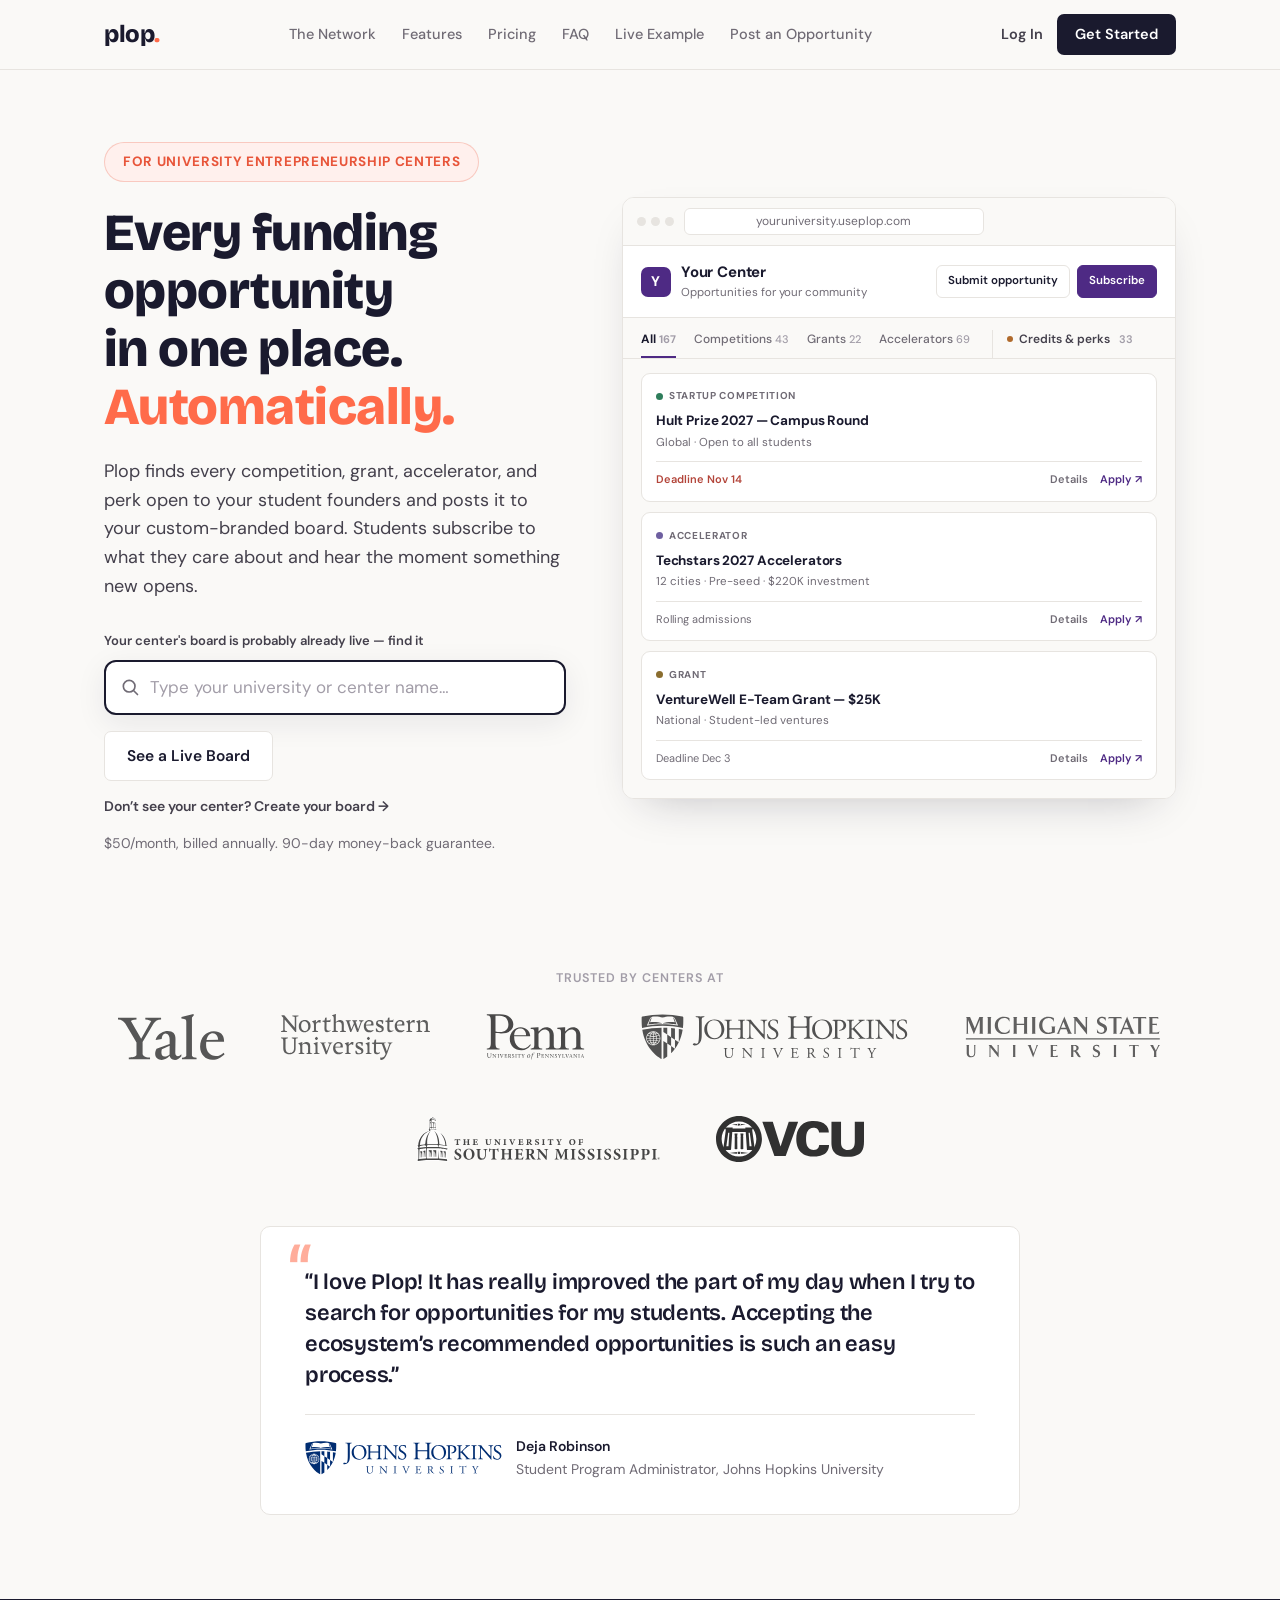
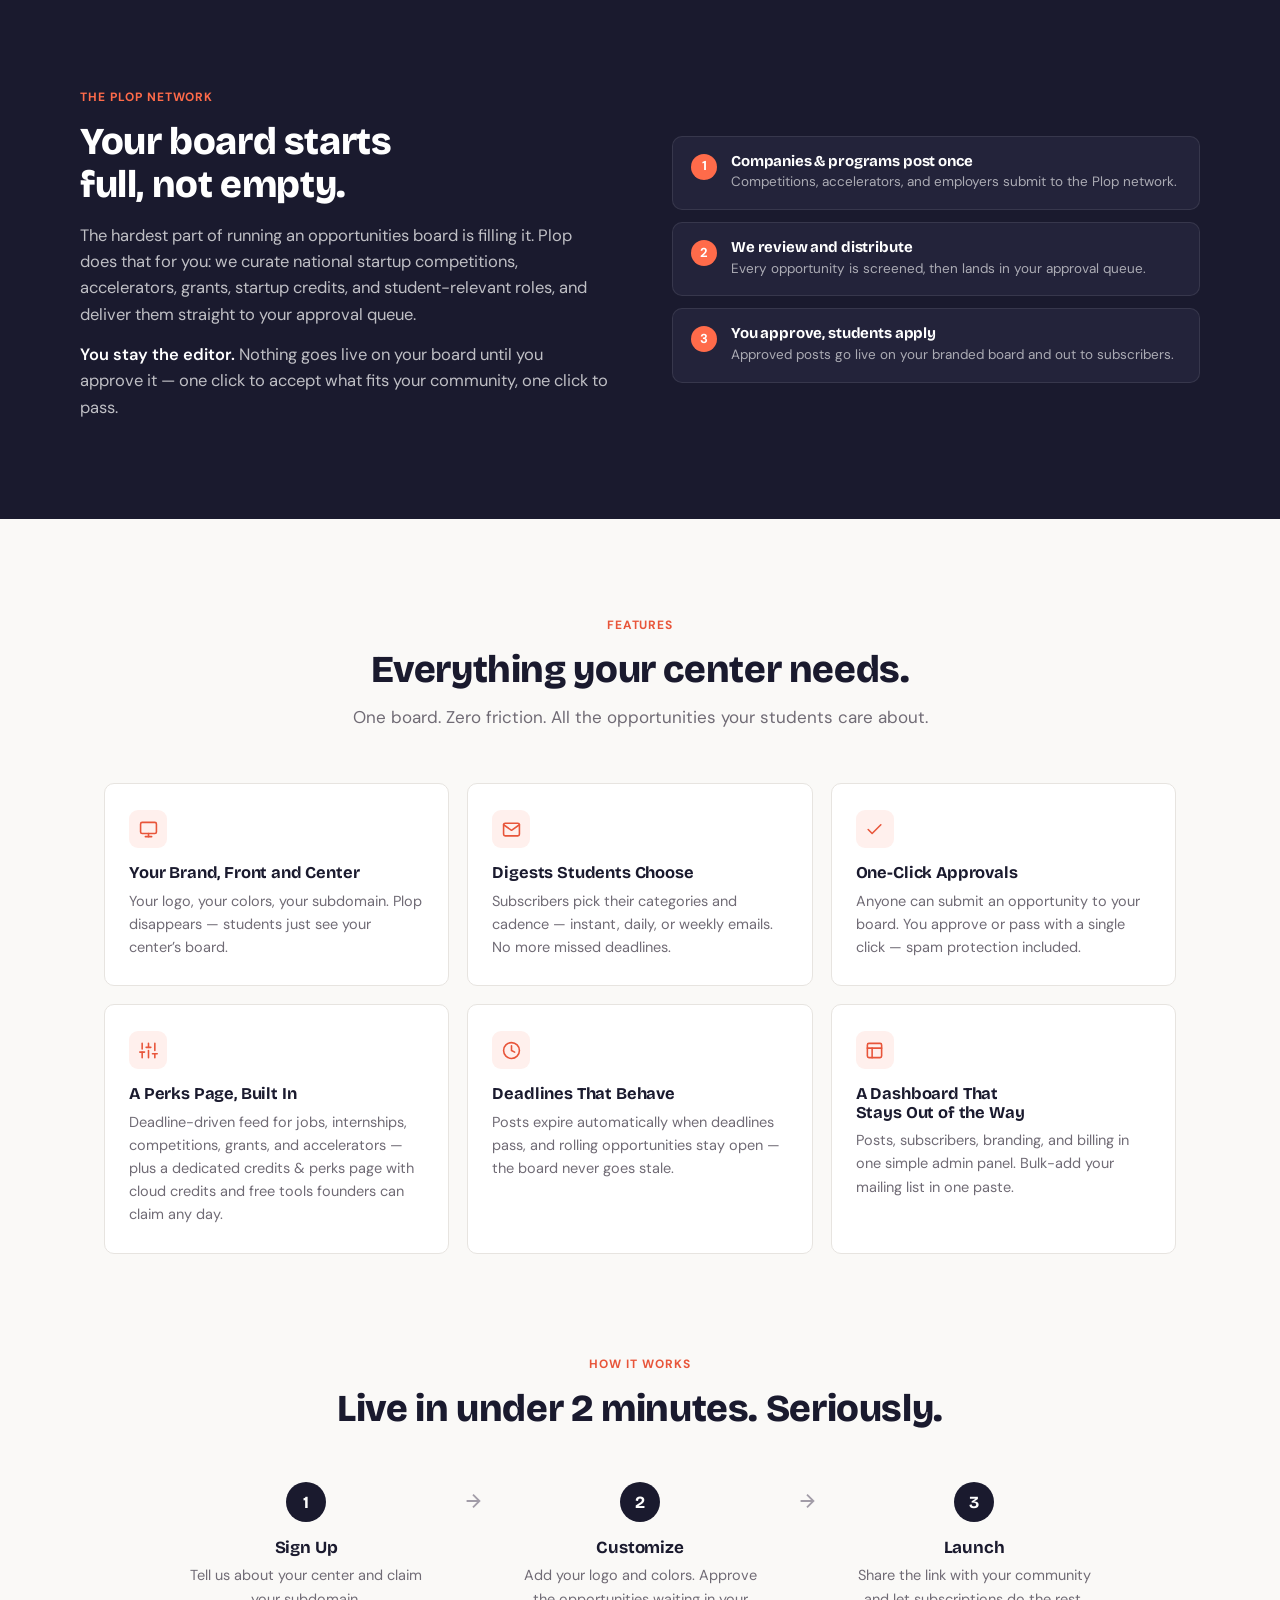
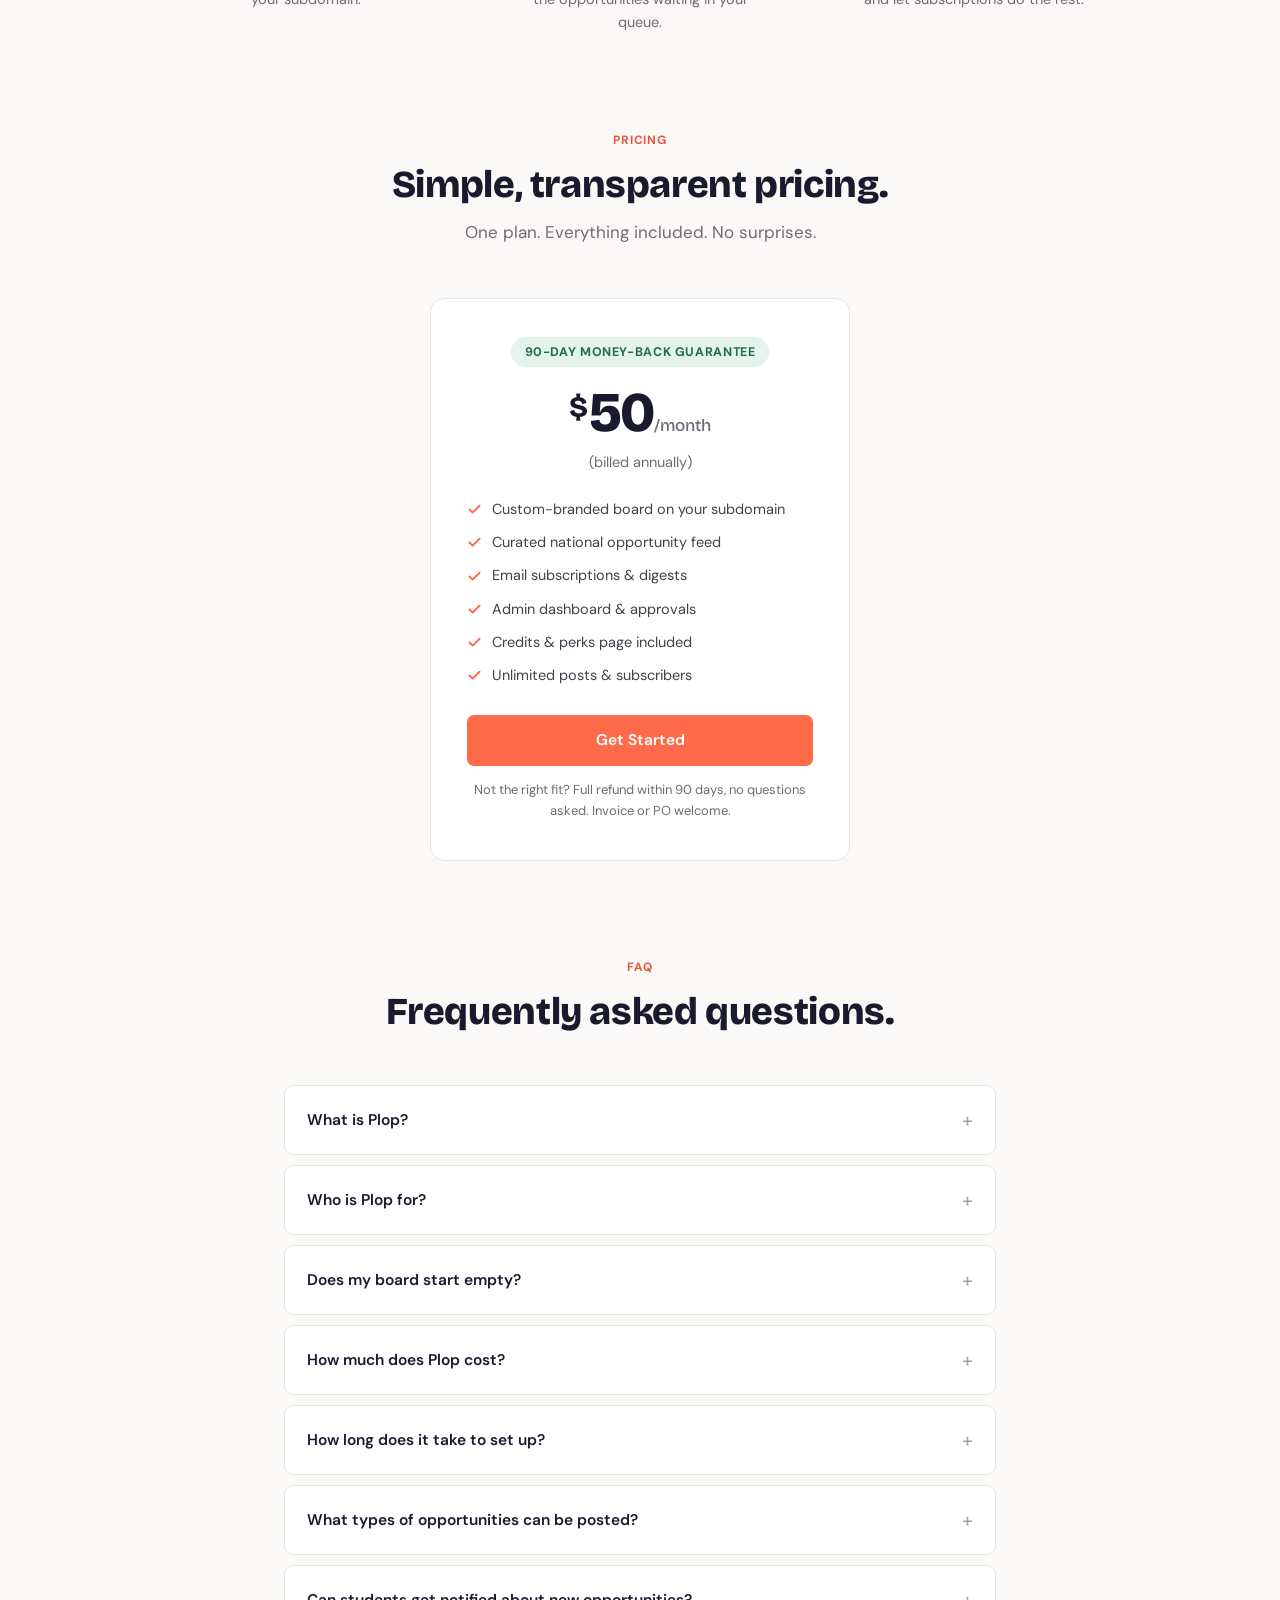
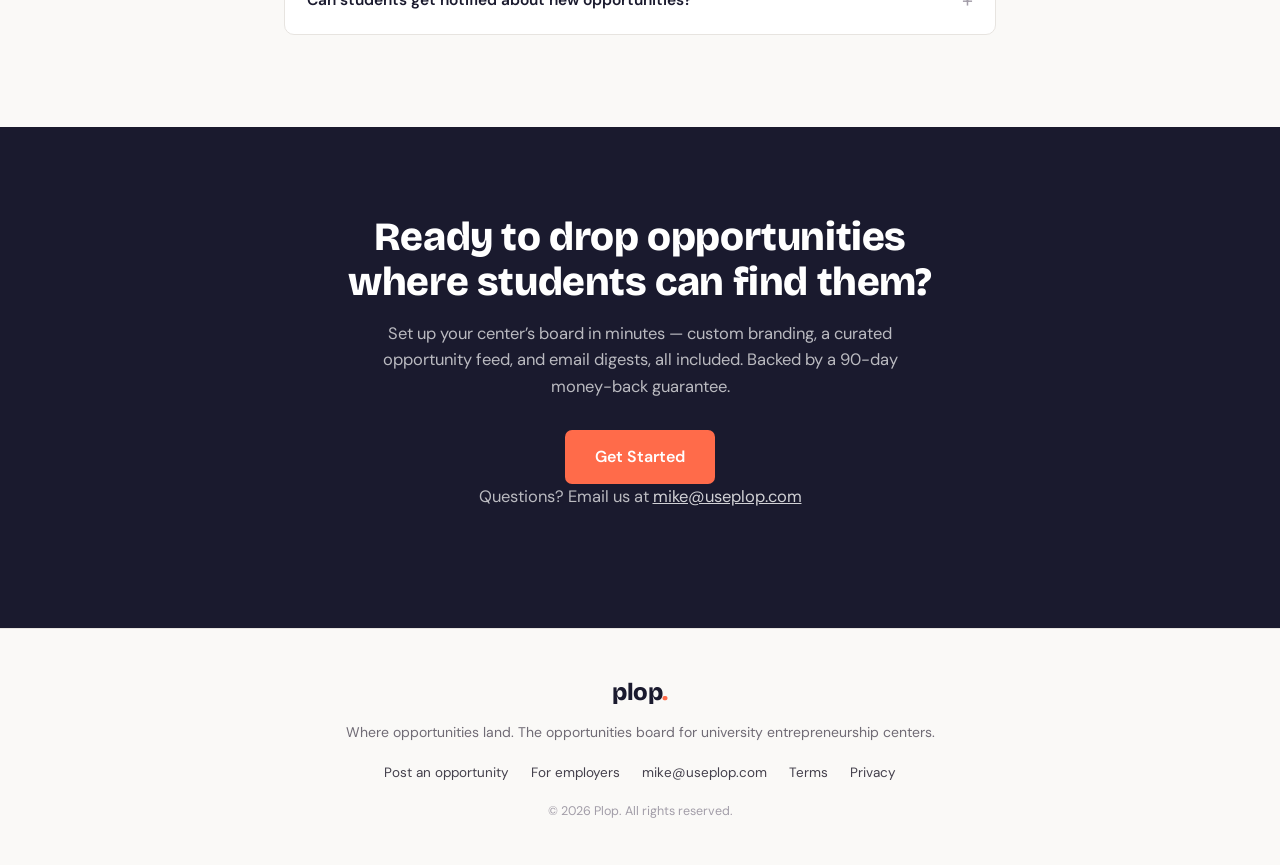
==== commit 7ba48637: "Trusted-by rows: add VCU Co-Authored-By: Claude Fable 5.2 <noreply@anthropic.com>" ====
--- a/index.html
+++ b/index.html
@@ -270,6 +270,7 @@
       <a href="https://pavacenter.jhu.edu/" target="_blank" rel="noopener noreferrer" class="used-by-link"><img src="images/logo-jhu.svg" alt="Johns Hopkins University" class="used-by-logo"></a>
       <a href="https://entrepreneurship.msu.edu/" target="_blank" rel="noopener noreferrer" class="used-by-link"><img src="images/logo-michigan-state.svg" alt="Michigan State University" class="used-by-logo"></a>
       <a href="https://www.usm.edu/business/hatchery/index.php" target="_blank" rel="noopener noreferrer" class="used-by-link"><img src="images/logo-southern-miss.svg" alt="The University of Southern Mississippi" class="used-by-logo"></a>
+      <a href="https://davincicenter.vcu.edu/" target="_blank" rel="noopener noreferrer" class="used-by-link"><img src="images/logo-vcu.svg" alt="Virginia Commonwealth University" class="used-by-logo"></a>
     </div>
   </section>
 
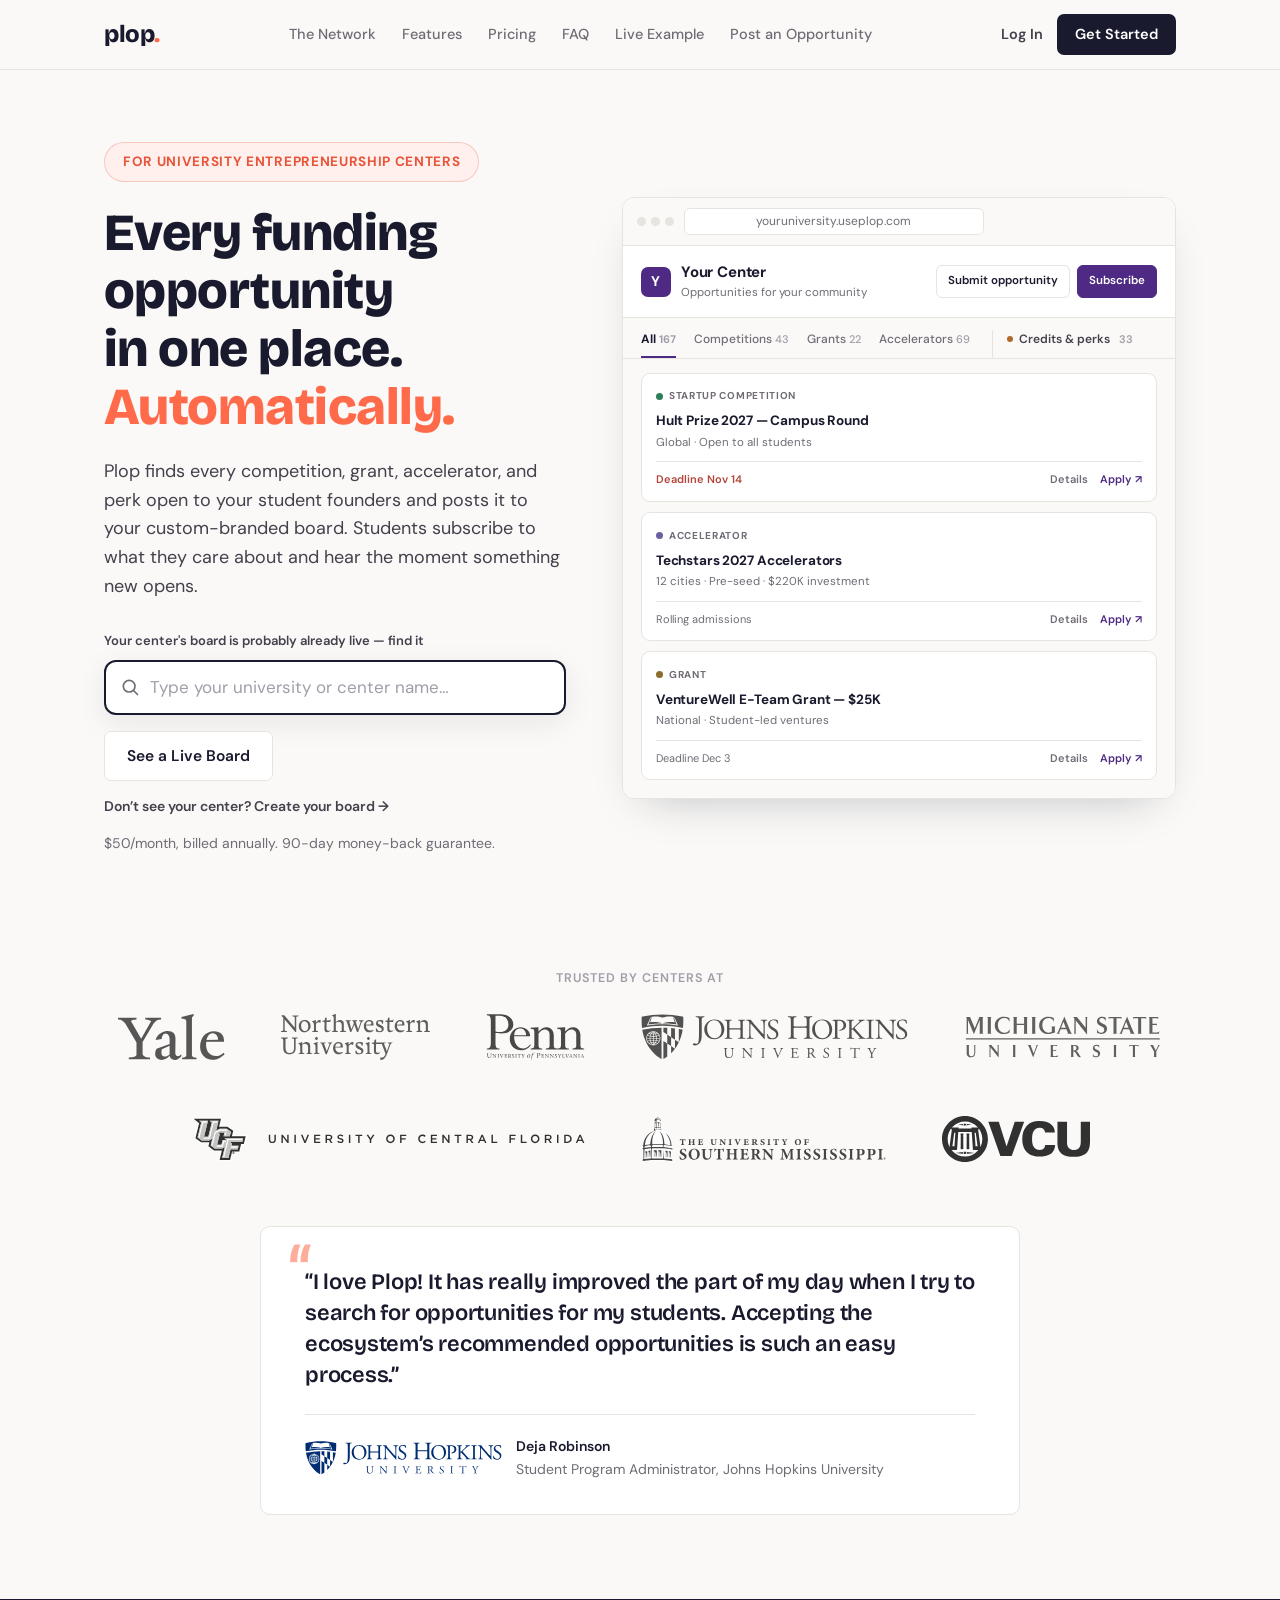
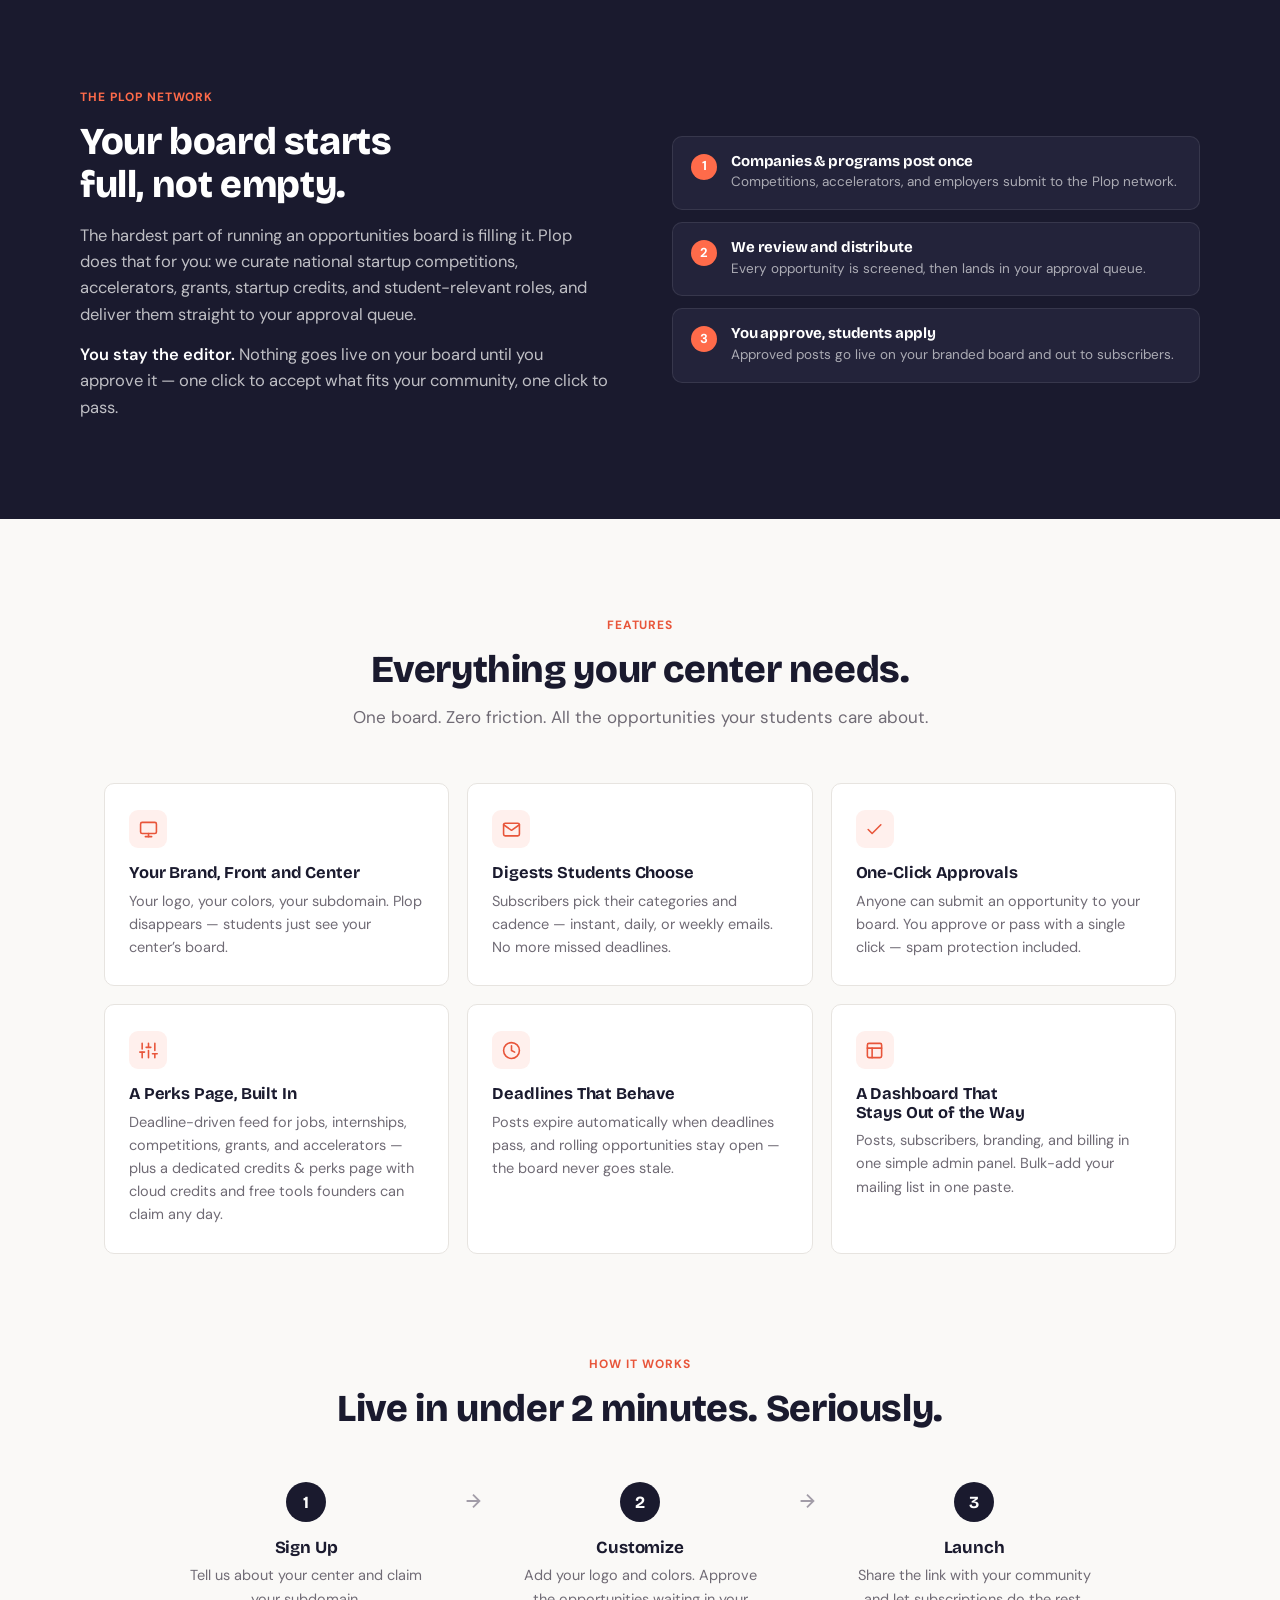
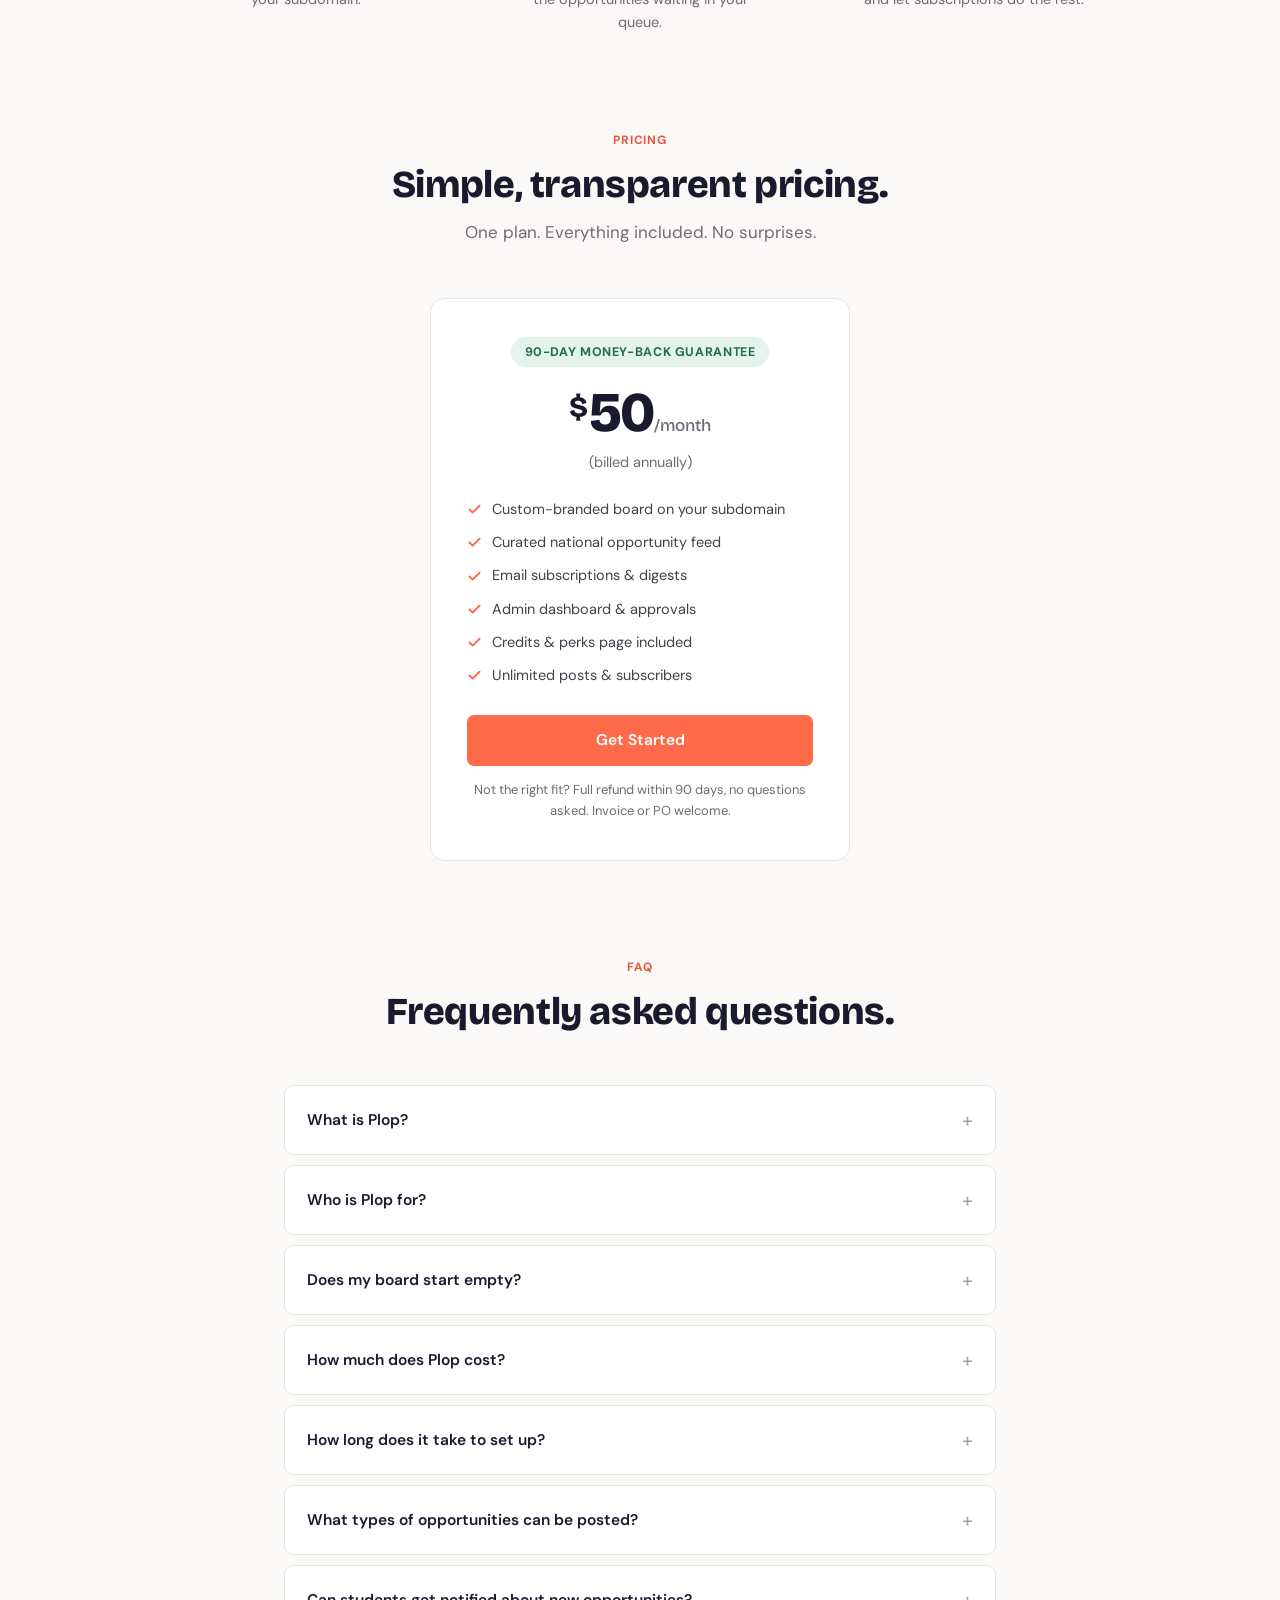
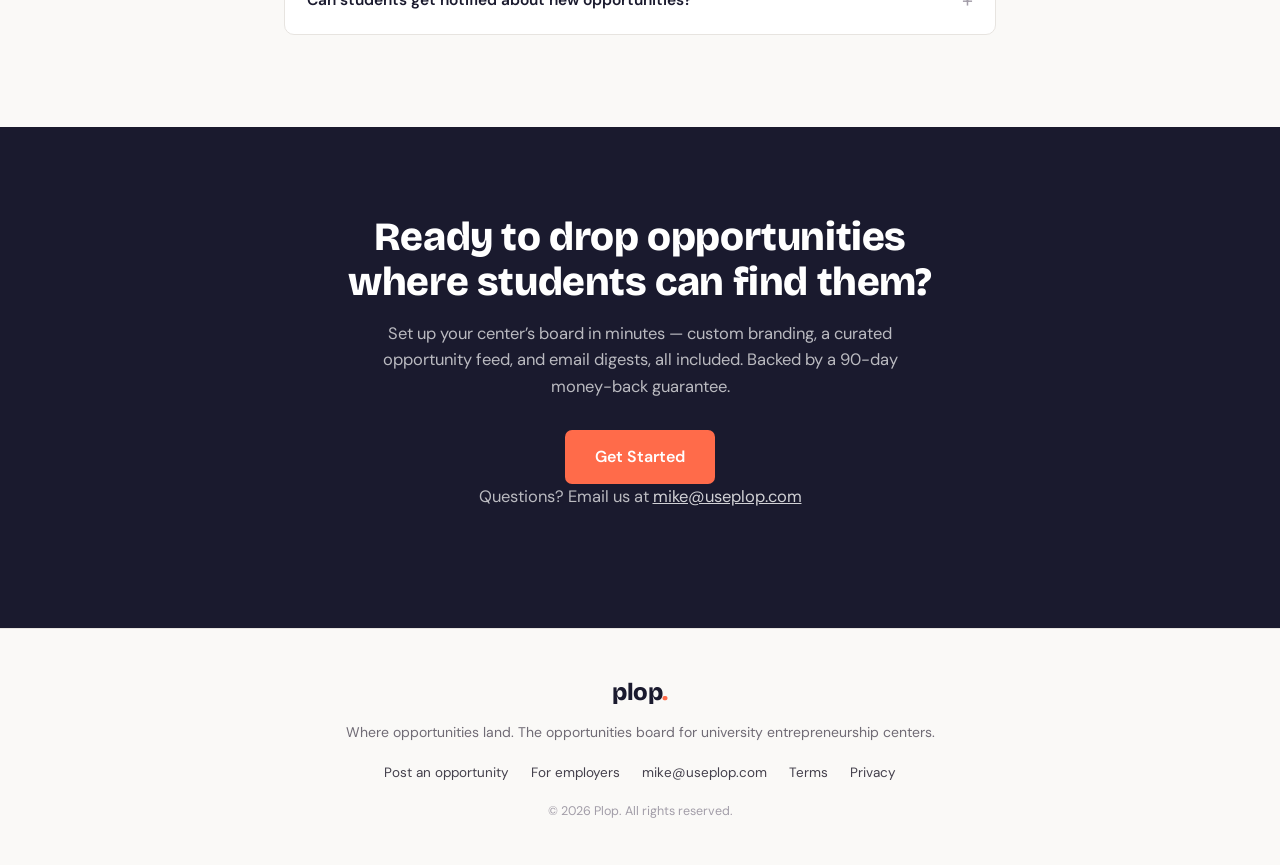
==== commit deeaa2b6: "Trusted-by rows: add UCF Co-Authored-By: Claude Fable 5.2 <noreply@anthropic.com>" ====
--- a/index.html
+++ b/index.html
@@ -269,6 +269,7 @@
       <a href="https://eent.engineering.upenn.edu/" target="_blank" rel="noopener noreferrer" class="used-by-link"><img src="images/logo-penn.svg" alt="University of Pennsylvania" class="used-by-logo"></a>
       <a href="https://pavacenter.jhu.edu/" target="_blank" rel="noopener noreferrer" class="used-by-link"><img src="images/logo-jhu.svg" alt="Johns Hopkins University" class="used-by-logo"></a>
       <a href="https://entrepreneurship.msu.edu/" target="_blank" rel="noopener noreferrer" class="used-by-link"><img src="images/logo-michigan-state.svg" alt="Michigan State University" class="used-by-logo"></a>
+      <a href="https://cel.ucf.edu/" target="_blank" rel="noopener noreferrer" class="used-by-link"><img src="images/logo-ucf.svg" alt="University of Central Florida" class="used-by-logo"></a>
       <a href="https://www.usm.edu/business/hatchery/index.php" target="_blank" rel="noopener noreferrer" class="used-by-link"><img src="images/logo-southern-miss.svg" alt="The University of Southern Mississippi" class="used-by-logo"></a>
       <a href="https://davincicenter.vcu.edu/" target="_blank" rel="noopener noreferrer" class="used-by-link"><img src="images/logo-vcu.svg" alt="Virginia Commonwealth University" class="used-by-logo"></a>
     </div>
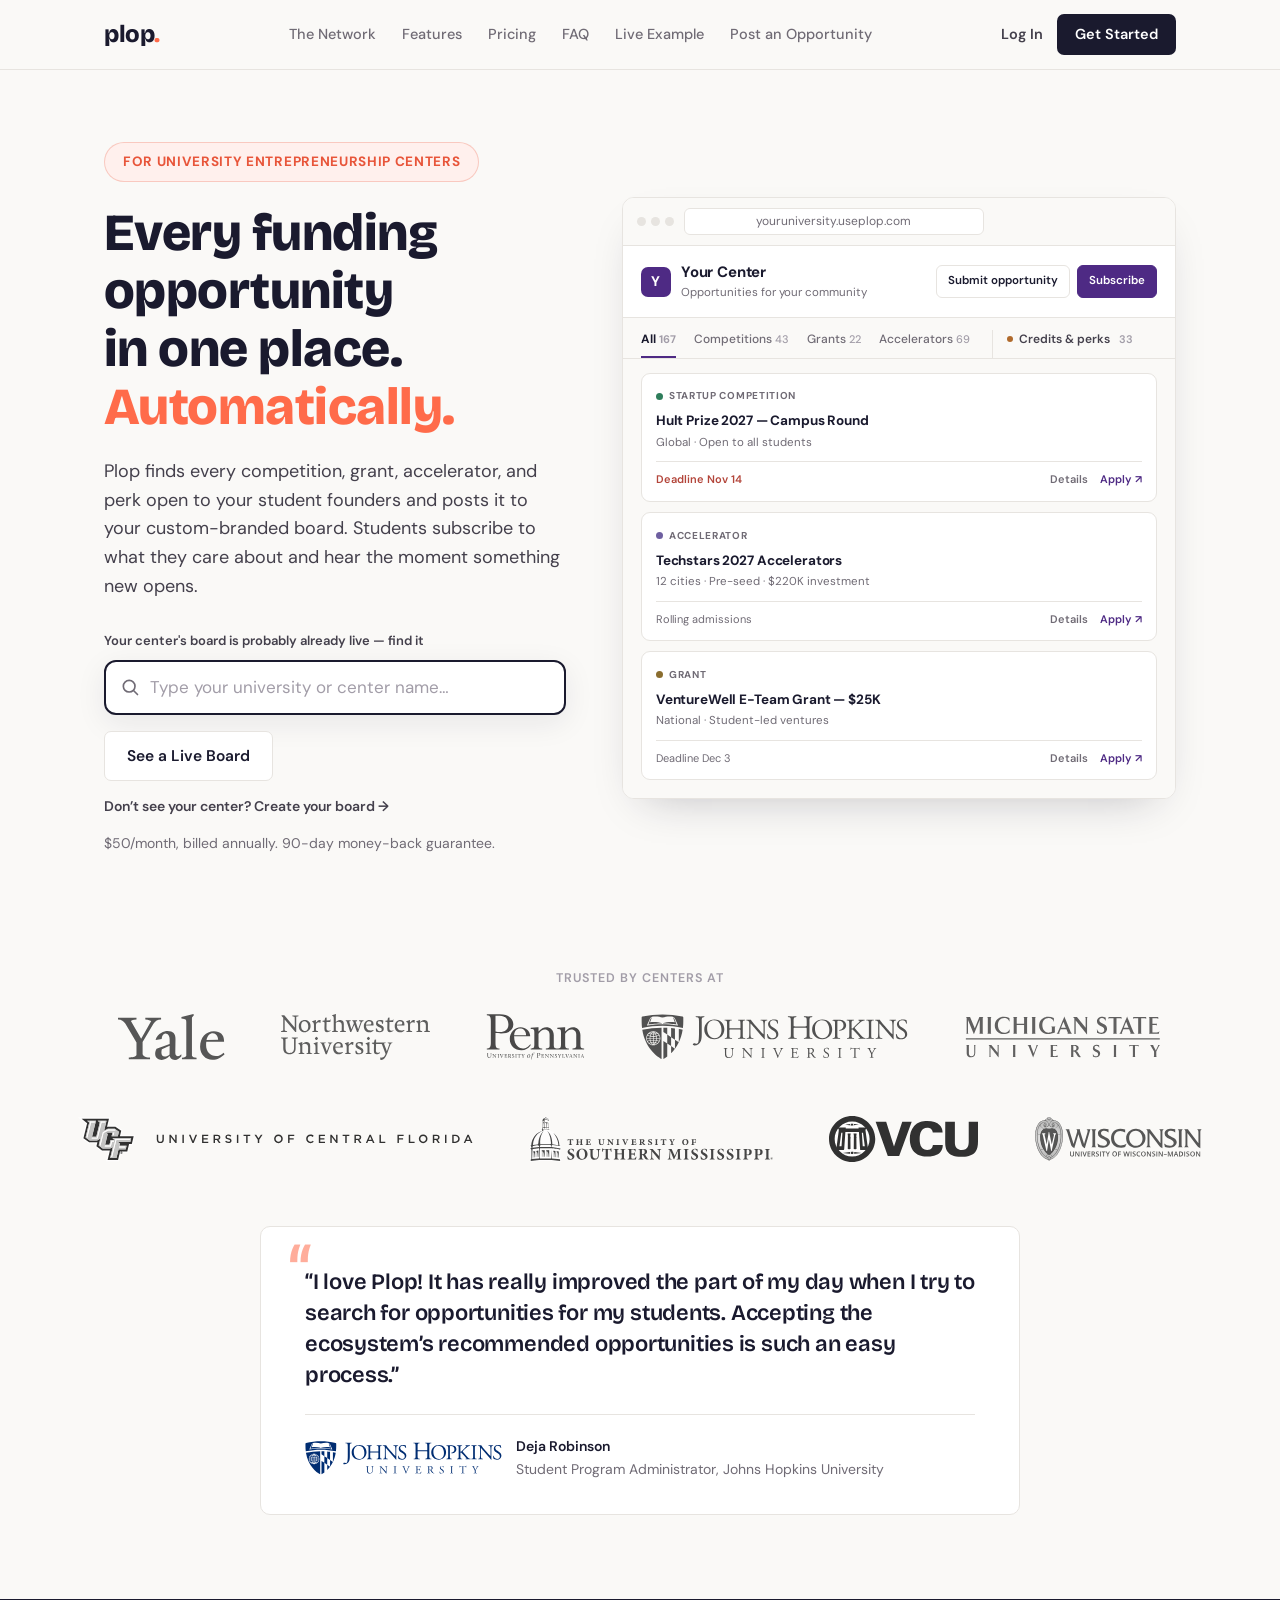
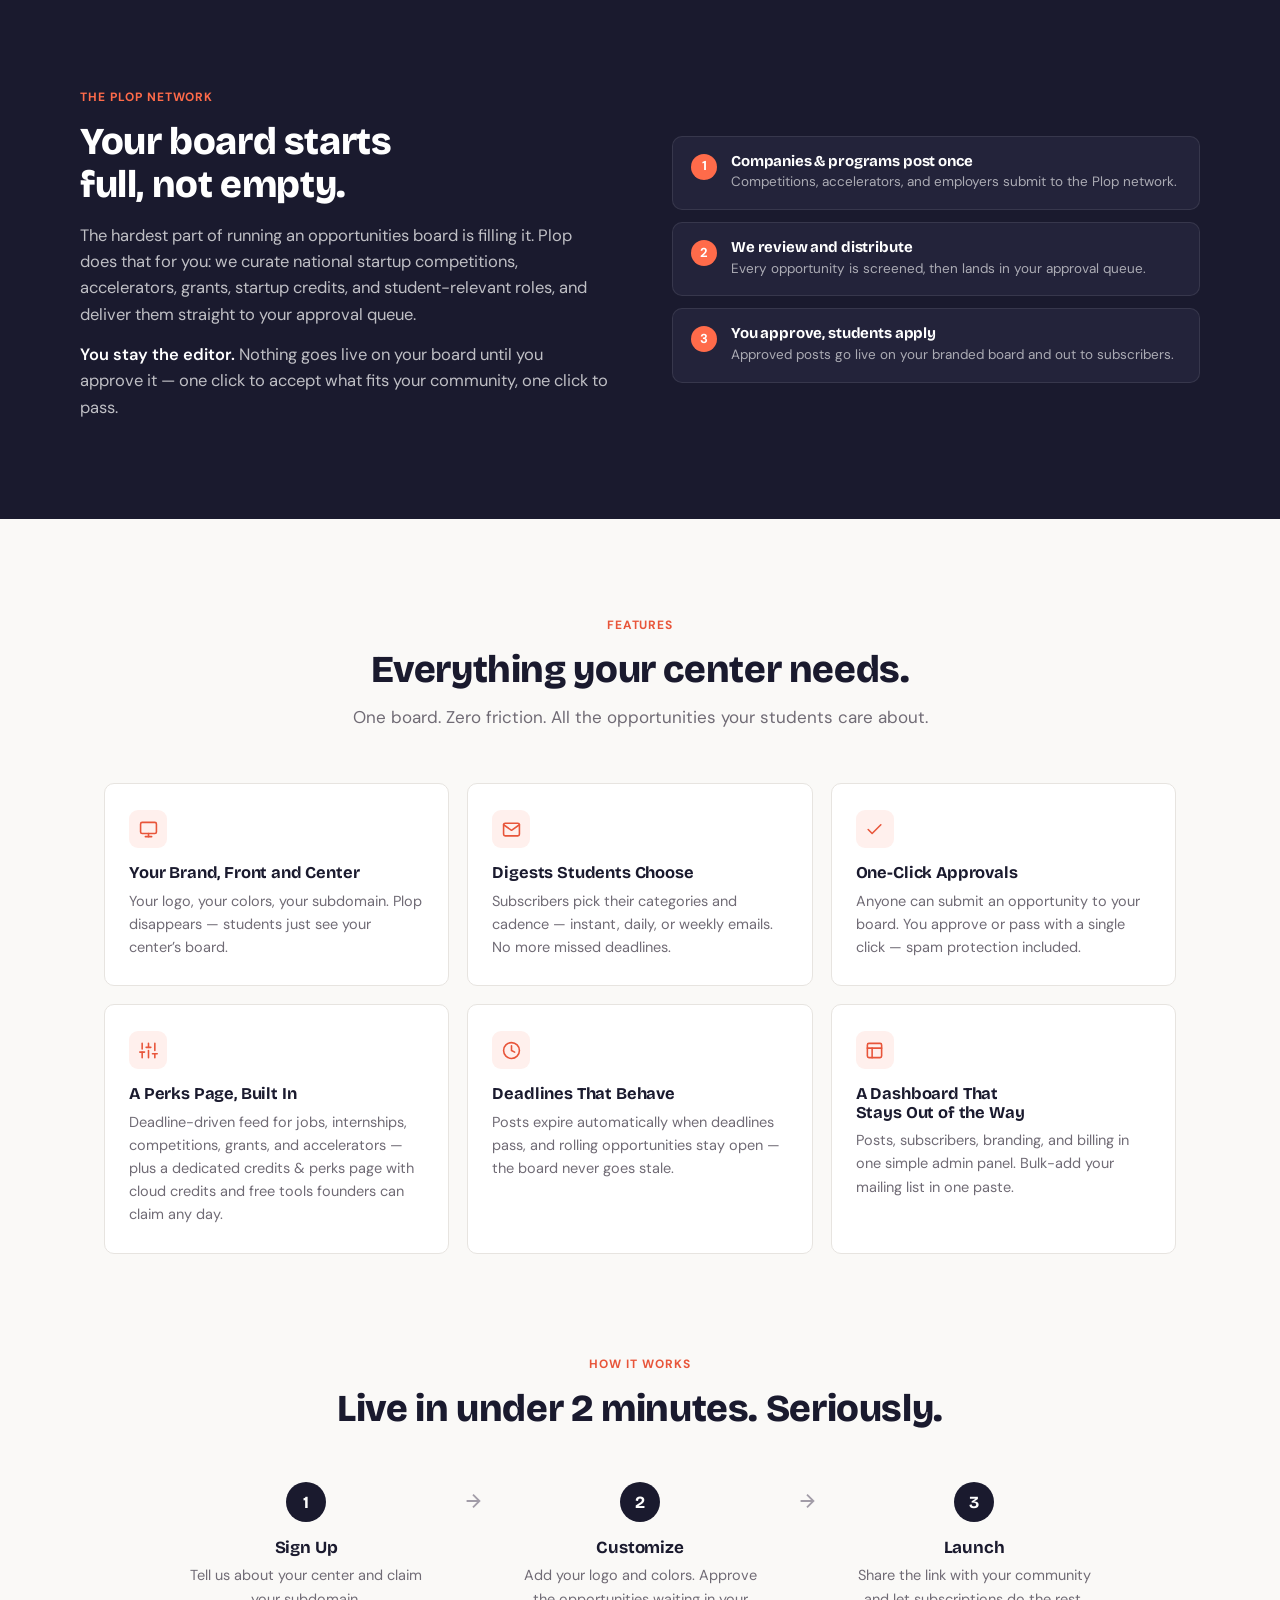
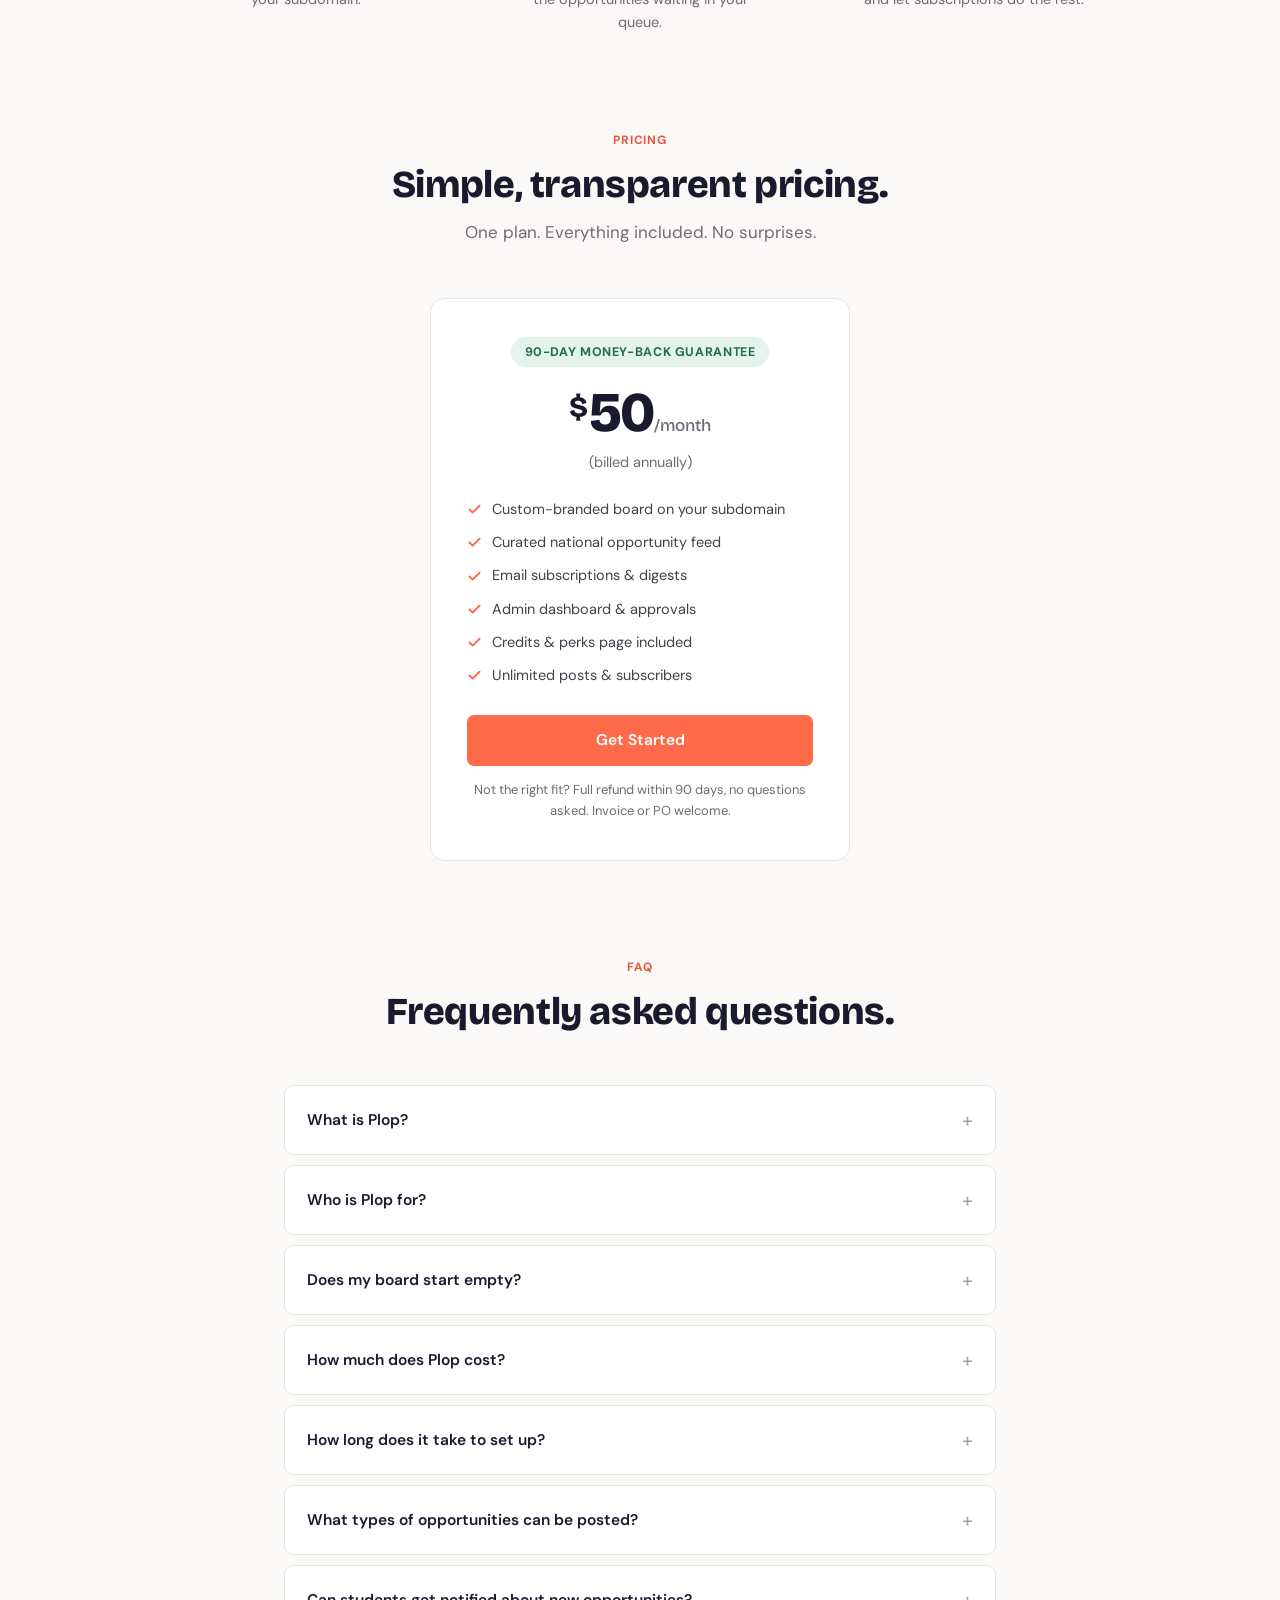
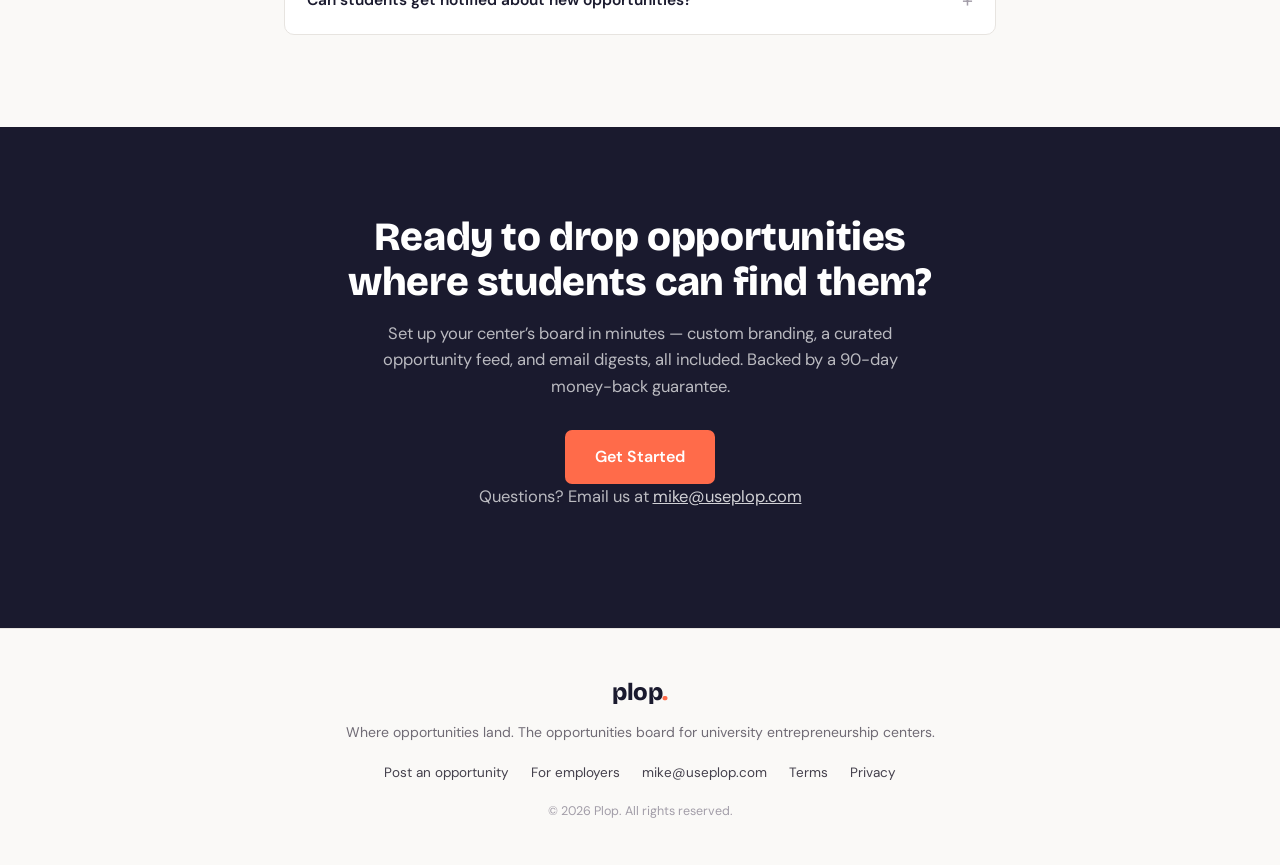
==== commit ca0dca0d: "Trusted-by rows: add Wisconsin Co-Authored-By: Claude Fable 5.2 <noreply@anthropic.com>" ====
--- a/index.html
+++ b/index.html
@@ -272,6 +272,7 @@
       <a href="https://cel.ucf.edu/" target="_blank" rel="noopener noreferrer" class="used-by-link"><img src="images/logo-ucf.svg" alt="University of Central Florida" class="used-by-logo"></a>
       <a href="https://www.usm.edu/business/hatchery/index.php" target="_blank" rel="noopener noreferrer" class="used-by-link"><img src="images/logo-southern-miss.svg" alt="The University of Southern Mississippi" class="used-by-logo"></a>
       <a href="https://davincicenter.vcu.edu/" target="_blank" rel="noopener noreferrer" class="used-by-link"><img src="images/logo-vcu.svg" alt="Virginia Commonwealth University" class="used-by-logo"></a>
+      <a href="https://entrepreneurship.wisc.edu/" target="_blank" rel="noopener noreferrer" class="used-by-link"><img src="images/logo-wisconsin.svg" alt="University of Wisconsin–Madison" class="used-by-logo"></a>
     </div>
   </section>
 
